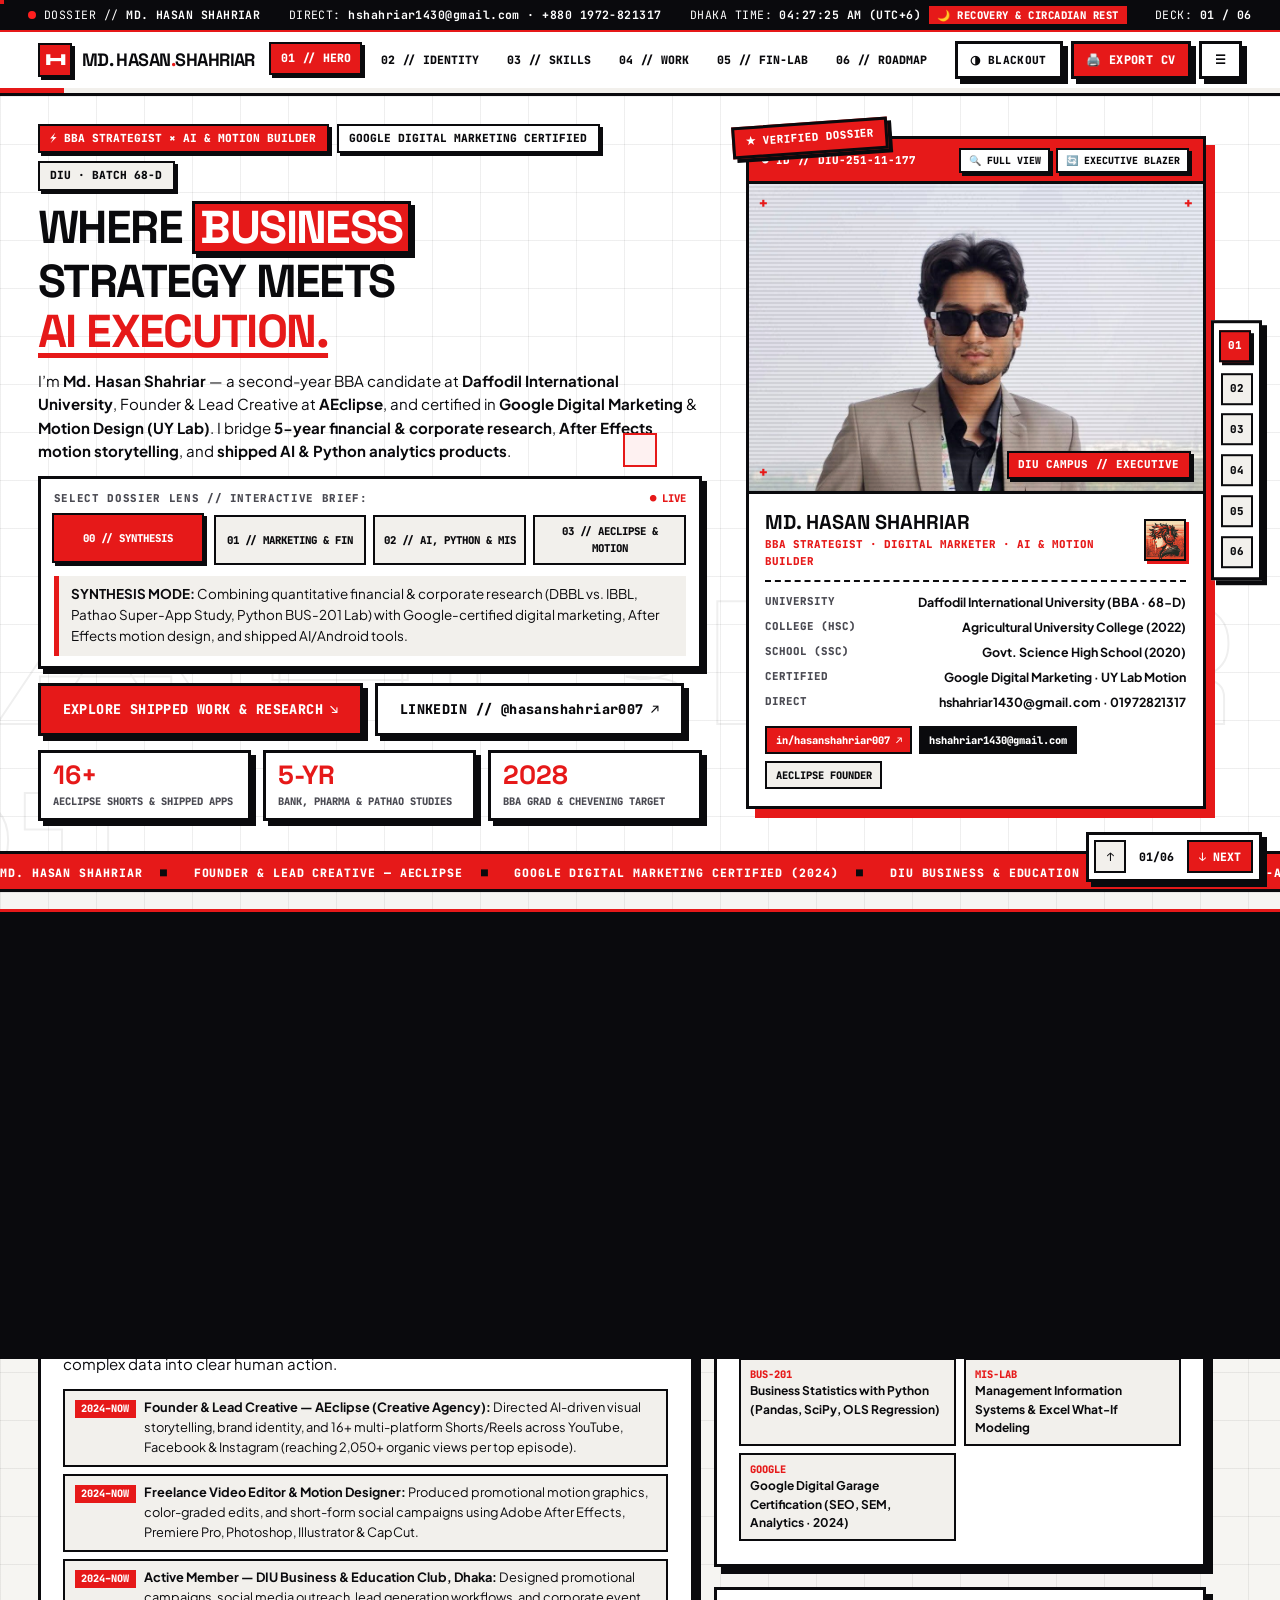
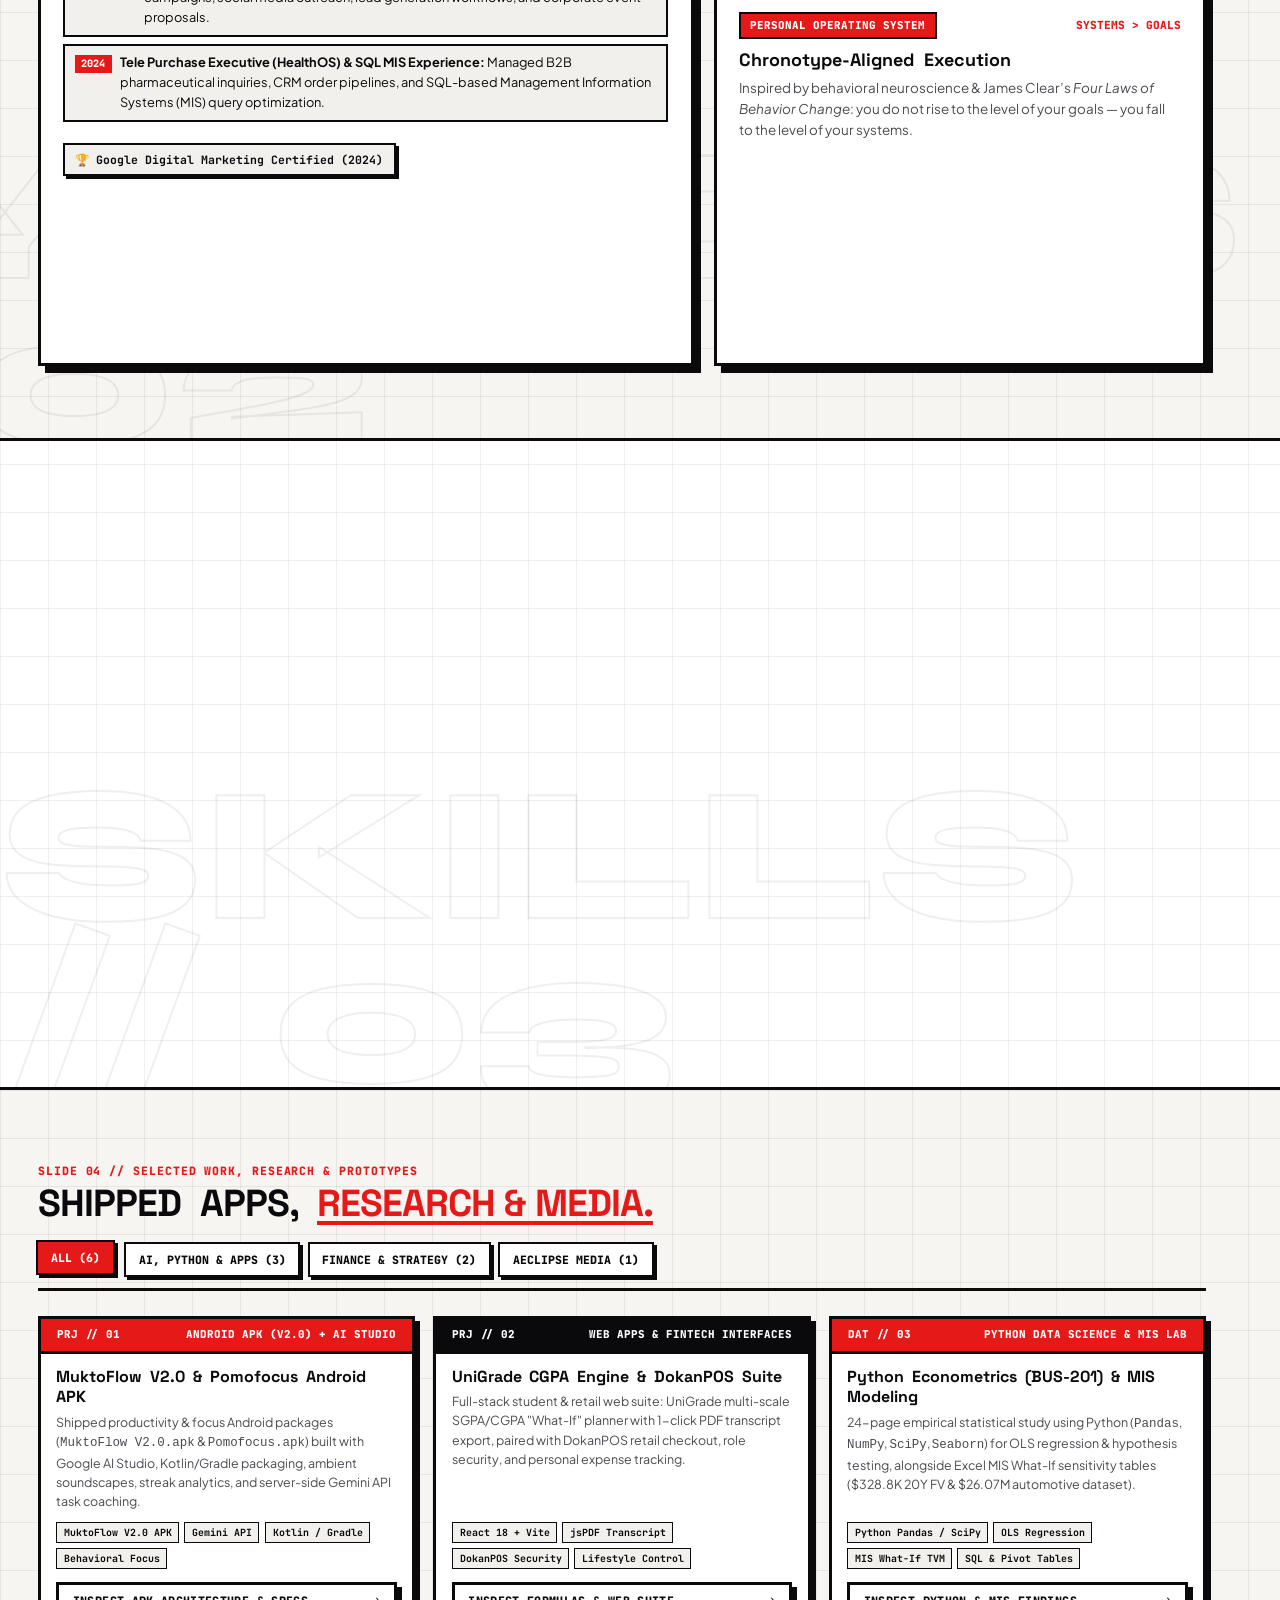
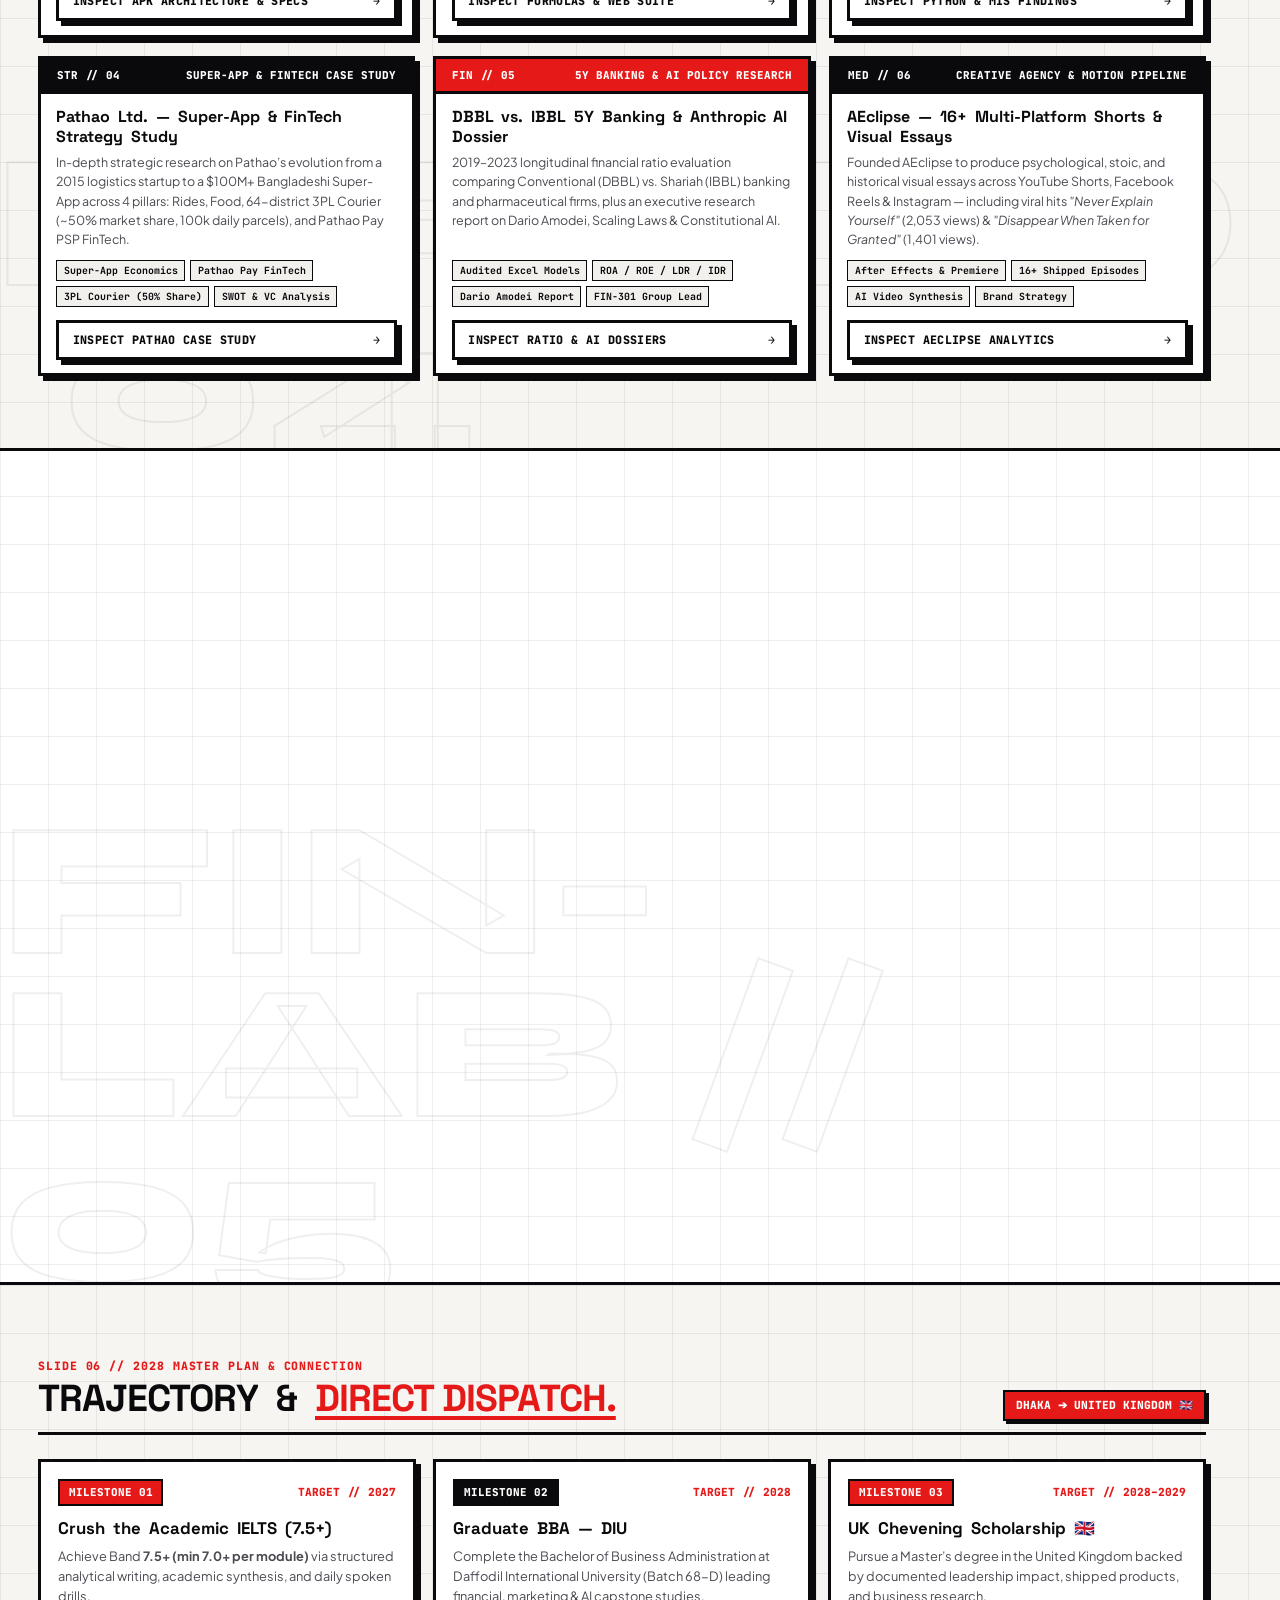
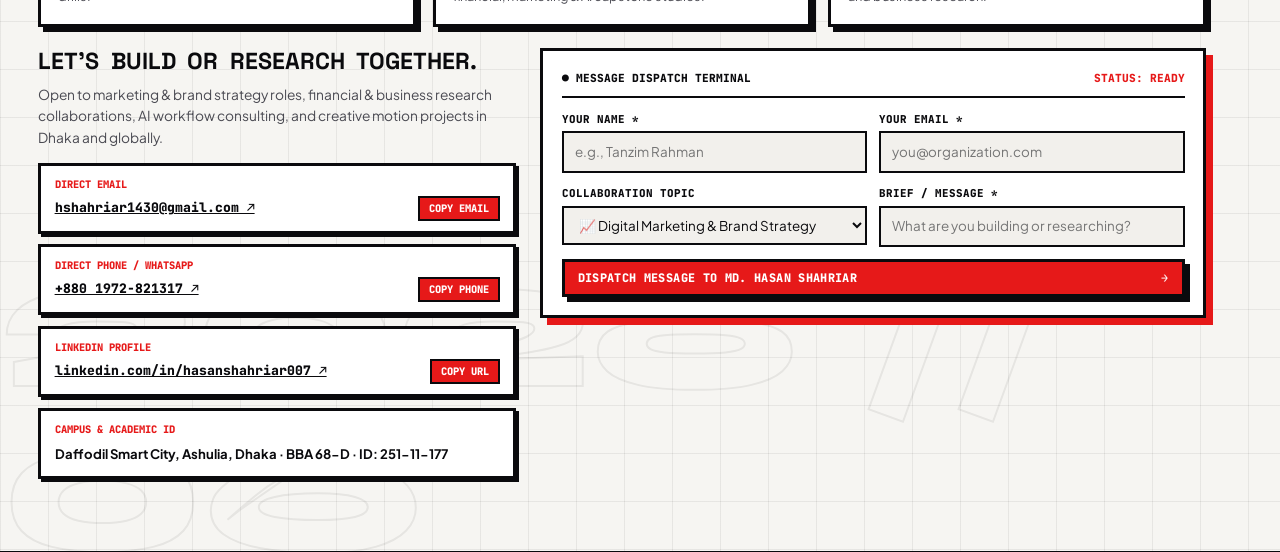
==== Mukto_Shahriar_Portfolio.html @ f13ec4b1 "Initial release" ====
<!DOCTYPE html>
<html lang="en" data-theme="light" data-snap="off">
<head>
  <meta charset="UTF-8" />
  <meta name="viewport" content="width=device-width, initial-scale=1.0" />
  <title>Md. Hasan Shahriar — Red &amp; White Neobrutalist Portfolio</title>
  <meta name="description" content="Award-winning interactive Red & White Neobrutalist portfolio of Md. Hasan Shahriar — BBA Strategist at Daffodil International University (DIU), Digital Marketer, Motion Designer & AI Tech Builder." />

  <!-- Google Fonts: Syne, Space Grotesk, Plus Jakarta Sans, JetBrains Mono -->
  <link rel="preconnect" href="https://fonts.googleapis.com" />
  <link rel="preconnect" href="https://fonts.gstatic.com" crossorigin />
  <link href="https://fonts.googleapis.com/css2?family=JetBrains+Mono:ital,wght@0,400;0,600;0,700;0,800;1,400&family=Plus+Jakarta+Sans:wght@400;500;600;700;800&family=Space+Grotesk:wght@500;600;700&family=Syne:wght@700;800&display=swap" rel="stylesheet" />

  <style>
/* ==========================================================================
   MD. HASAN SHAHRIAR (MUKTO) — RED & WHITE AWARD-WINNING NEOBRUTALIST PORTFOLIO
   Aesthetic: Swiss-Brutalist Editorial · Stark White (#FFFFFF), Signal Red (#E61919) & Carbon Ink (#0A0A0D)
   ========================================================================== */

:root {
  /* Core Palette: Stark White & Signal Red Neobrutalism */
  --bg: #FFFFFF;
  --bg-tinted: #F6F5F2;
  --surface: #FFFFFF;
  --surface-alt: #F2F0EC;
  --ink: #0A0A0D;
  --ink-muted: #4A4A52;
  --border-color: #0A0A0D;
  --shadow-color: #0A0A0D;

  /* Signature Signal Red Palette */
  --red: #E61919;
  --red-bright: #FF1E1E;
  --red-soft: #FFE5E5;
  --grid-line: rgba(10, 10, 13, 0.065);

  /* Typography */
  --font-display: 'Syne', 'Space Grotesk', sans-serif;
  --font-heading: 'Space Grotesk', sans-serif;
  --font-body: 'Plus Jakarta Sans', -apple-system, BlinkMacSystemFont, sans-serif;
  --font-mono: 'JetBrains Mono', monospace;

  /* Structural Geometry */
  --border-thick: 3px solid var(--border-color);
  --border-thin: 2px solid var(--border-color);
  --shadow-lg: 7px 7px 0px var(--shadow-color);
  --shadow-red: 7px 7px 0px var(--red);
  --shadow-md: 5px 5px 0px var(--shadow-color);
  --shadow-sm: 3px 3px 0px var(--shadow-color);
  --radius-sm: 2px;
  --radius-md: 4px;

  --chrome-height: 88px;
  --ease-out-expo: cubic-bezier(0.16, 1, 0.3, 1);
}

/* Inverted Crimson Blackout Mode */
html[data-theme="dark"] {
  --bg: #0A0A0D;
  --bg-tinted: #121217;
  --surface: #15151C;
  --surface-alt: #1E1E28;
  --ink: #FFFFFF;
  --ink-muted: #B0B0BC;
  --border-color: #FFFFFF;
  --shadow-color: #E61919;
  --red: #FF2424;
  --grid-line: rgba(255, 255, 255, 0.06);
}

/* Reset & Base */
*,
*::before,
*::after {
  box-sizing: border-box;
  margin: 0;
  padding: 0;
}

html {
  scroll-behavior: smooth;
  font-size: 16px;
}

body {
  min-height: 100%;
  overflow-x: hidden;
  overflow-y: auto;
  background-color: var(--bg);
  color: var(--ink);
  font-family: var(--font-body);
  line-height: 1.55;
  -webkit-font-smoothing: antialiased;
}

a {
  color: inherit;
  text-decoration: none;
}

img {
  max-width: 100%;
  display: block;
}

button,
input,
select,
textarea {
  font: inherit;
  color: inherit;
}

::selection {
  background-color: var(--red);
  color: #FFFFFF;
}

.container {
  width: 100%;
  max-width: 1260px;
  margin: 0 auto;
  padding: 0 4rem 0 1.75rem;
  position: relative;
  z-index: 2;
}

/* ==========================================================================
   AWARD-WINNING OPENING SHUTTER LOADER
   ========================================================================== */
.boot-shutter {
  position: fixed;
  inset: 0;
  z-index: 9999;
  display: flex;
  align-items: center;
  justify-content: center;
  pointer-events: all;
}

.boot-shutter.is-loaded {
  pointer-events: none;
}

.shutter-panel {
  position: absolute;
  left: 0;
  right: 0;
  height: 50%;
  background-color: #0A0A0D;
  transition: transform 0.75s cubic-bezier(0.85, 0, 0.15, 1);
}

.shutter-top {
  top: 0;
  border-bottom: 3px solid var(--red);
}

.shutter-bottom {
  bottom: 0;
  border-top: 3px solid var(--red);
}

.boot-shutter.is-loaded .shutter-top {
  transform: translateY(-102%);
}

.boot-shutter.is-loaded .shutter-bottom {
  transform: translateY(102%);
}

.shutter-Center {
  position: relative;
  z-index: 2;
  transition: opacity 0.3s ease, transform 0.3s ease;
}

.boot-shutter.is-loaded .shutter-Center {
  opacity: 0;
  transform: scale(0.92);
}

.shutter-box {
  background-color: #FFFFFF;
  color: #0A0A0D;
  border: 3px solid #0A0A0D;
  box-shadow: 8px 8px 0px var(--red);
  padding: 1.5rem 2rem;
  min-width: 340px;
}

.shutter-tag {
  font-family: var(--font-mono);
  font-size: 0.7rem;
  font-weight: 800;
  background-color: var(--red);
  color: #FFFFFF;
  padding: 0.18rem 0.5rem;
  display: inline-block;
  margin-bottom: 0.65rem;
}

.shutter-name {
  font-family: var(--font-heading);
  font-size: 1.25rem;
  font-weight: 700;
  margin-bottom: 0.85rem;
}

.red-text {
  color: var(--red);
}

.shutter-bar-wrap {
  width: 100%;
  height: 12px;
  background-color: #F2F0EC;
  border: 2px solid #0A0A0D;
  margin-bottom: 0.5rem;
  overflow: hidden;
}

.shutter-bar-fill {
  height: 100%;
  width: 0%;
  background-color: var(--red);
  transition: width 0.08s linear;
}

.shutter-meta {
  display: flex;
  justify-content: space-between;
  font-family: var(--font-mono);
  font-size: 0.72rem;
  font-weight: 700;
}

/* ==========================================================================
   CUSTOM MAGNETIC BRUTALIST CURSOR
   ========================================================================== */
@media (pointer: fine) {
  .cursor-dot {
    position: fixed;
    top: 0;
    left: 0;
    width: 8px;
    height: 8px;
    background-color: var(--red);
    pointer-events: none;
    z-index: 9000;
    transform: translate(-50%, -50%);
    transition: transform 0.05s linear;
  }

  .cursor-frame {
    position: fixed;
    top: 0;
    left: 0;
    width: 34px;
    height: 34px;
    border: 2px solid var(--red);
    background-color: rgba(230, 25, 25, 0.06);
    pointer-events: none;
    z-index: 8999;
    transform: translate(-50%, -50%);
    display: flex;
    align-items: center;
    justify-content: center;
    transition: width 0.22s var(--ease-out-expo),
                height 0.22s var(--ease-out-expo),
                background-color 0.2s ease,
                border-color 0.2s ease;
  }

  .cursor-frame.is-active {
    width: 68px;
    height: 28px;
    background-color: var(--red);
    border-color: #0A0A0D;
    box-shadow: 3px 3px 0px #0A0A0D;
  }

  .cursor-label {
    font-family: var(--font-mono);
    font-size: 0.62rem;
    font-weight: 800;
    color: #FFFFFF;
    letter-spacing: 0.06em;
    opacity: 0;
    transition: opacity 0.15s ease;
  }

  .cursor-frame.is-active .cursor-label {
    opacity: 1;
  }
}

@media (pointer: coarse) {
  .cursor-dot,
  .cursor-frame {
    display: none !important;
  }
}

/* ==========================================================================
   SMOOTH NATURAL SCROLL CONTAINER & ARCHITECTURAL GRID (NO FORCED JUMP/SNAP)
   ========================================================================== */
.snap-container {
  height: auto;
  width: 100%;
  overflow-y: visible;
  scroll-snap-type: none;
  background-color: var(--bg);
  background-image:
    linear-gradient(to right, var(--grid-line) 1px, transparent 1px),
    linear-gradient(to bottom, var(--grid-line) 1px, transparent 1px);
  background-size: 48px 48px;
}

.snap-slide {
  min-height: auto;
  width: 100%;
  scroll-margin-top: var(--chrome-height);
  padding: 4.5rem 0;
  display: flex;
  flex-direction: column;
  justify-content: center;
  position: relative;
  border-bottom: var(--border-thick);
  overflow: hidden;
}

.hero-slide {
  padding-top: calc(var(--chrome-height) + 2.25rem);
  padding-bottom: 4.25rem;
}

.slide-inner {
  width: 100%;
  margin: auto;
}

.section-tinted {
  background-color: var(--bg-tinted);
  background-image:
    linear-gradient(to right, var(--grid-line) 1px, transparent 1px),
    linear-gradient(to bottom, var(--grid-line) 1px, transparent 1px);
  background-size: 48px 48px;
}

/* Giant Architectural Background Watermark */
.bg-watermark {
  position: absolute;
  right: 3%;
  bottom: -2%;
  font-family: var(--font-display);
  font-size: clamp(6rem, 15vw, 14rem);
  font-weight: 800;
  line-height: 0.85;
  color: transparent;
  -webkit-text-stroke: 2px var(--grid-line);
  pointer-events: none;
  user-select: none;
  z-index: 1;
}

/* ==========================================================================
   PROGRESSIVE SCROLL-TRIGGERED TEXT & ELEMENT REVEAL ENGINE
   ========================================================================== */
.kinetic-line {
  display: block;
  overflow: hidden;
  padding-bottom: 0.08em;
}

.kinetic-word {
  display: inline-block;
  transform: translateY(105%);
  opacity: 0;
  transition: transform 0.75s cubic-bezier(0.22, 1, 0.36, 1),
              opacity 0.55s ease;
  transition-delay: var(--d, 0s);
}

.snap-slide.is-visible .kinetic-word,
.kinetic-word.is-revealed {
  transform: translateY(0);
  opacity: 1;
}

/* Individual Card & Block Scroll Entrance */
.anim-up {
  opacity: 0;
  transform: translateY(28px);
  transition: opacity 0.7s cubic-bezier(0.22, 1, 0.36, 1),
              transform 0.7s cubic-bezier(0.22, 1, 0.36, 1);
  transition-delay: var(--d, 0s);
}

.anim-scale {
  opacity: 0;
  transform: translateY(22px);
  transition: opacity 0.75s cubic-bezier(0.22, 1, 0.36, 1),
              transform 0.75s cubic-bezier(0.22, 1, 0.36, 1);
  transition-delay: var(--d, 0s);
}

.anim-up.is-revealed,
.anim-scale.is-revealed {
  opacity: 1;
  transform: translateY(0);
}

/* Progressive Text-on-Scroll Reveal (Headings, Paragraphs, List Items, Specs) */
.scroll-text-item {
  opacity: 0;
  transform: translateY(20px);
  filter: blur(2px);
  transition: opacity 0.65s cubic-bezier(0.22, 1, 0.36, 1),
              transform 0.65s cubic-bezier(0.22, 1, 0.36, 1),
              filter 0.55s ease;
  transition-delay: var(--text-d, 0s);
  will-change: opacity, transform;
}

.scroll-text-item.is-revealed {
  opacity: 1;
  transform: translateY(0);
  filter: blur(0);
}

/* Word-by-Word Scroll Reveal for Section & Card Titles */
.scroll-word-mask {
  display: inline-block;
  overflow: hidden;
  vertical-align: bottom;
  padding-bottom: 0.06em;
  margin-right: 0.24em;
}

.scroll-word-inner {
  display: inline-block;
  transform: translateY(108%);
  opacity: 0;
  transition: transform 0.65s cubic-bezier(0.22, 1, 0.36, 1),
              opacity 0.5s ease;
  transition-delay: var(--word-d, 0s);
}

.is-revealed .scroll-word-inner,
.scroll-word-inner.is-revealed {
  transform: translateY(0);
  opacity: 1;
}

/* ==========================================================================
   FIXED TOP CHROME: RED & BLACK TELEMETRY + HEADER + PROGRESS BAR
   ========================================================================== */
.fixed-top-chrome {
  position: fixed;
  top: 0;
  left: 0;
  right: 0;
  z-index: 120;
  background-color: var(--bg);
}

.telemetry-bar {
  background-color: #0A0A0D;
  color: #FFFFFF;
  border-bottom: 2px solid var(--red);
  font-family: var(--font-mono);
  font-size: 0.72rem;
  letter-spacing: 0.04em;
  padding: 0.35rem 1.75rem;
}

.telemetry-inner {
  max-width: 1260px;
  margin: 0 auto;
  display: flex;
  align-items: center;
  justify-content: space-between;
  flex-wrap: wrap;
  gap: 0.75rem;
}

.telemetry-item {
  display: flex;
  align-items: center;
  gap: 0.5rem;
}

.status-dot {
  width: 8px;
  height: 8px;
  background-color: var(--red-bright);
  border-radius: 50%;
  display: inline-block;
  animation: red-pulse 1.6s infinite;
}

@keyframes red-pulse {
  0%, 100% { box-shadow: 0 0 0 0 rgba(255, 30, 30, 0.7); }
  50% { box-shadow: 0 0 0 6px rgba(255, 30, 30, 0); }
}

.telemetry-badge {
  background-color: var(--red);
  color: #FFFFFF;
  font-weight: 800;
  padding: 0.08rem 0.5rem;
  font-size: 0.66rem;
}

.site-header {
  background-color: var(--bg);
  border-bottom: var(--border-thick);
  position: relative;
}

.nav-container {
  max-width: 1260px;
  margin: 0 auto;
  padding: 0.58rem 1.75rem;
  display: flex;
  align-items: center;
  justify-content: space-between;
  gap: 0.75rem;
}

.brand-logo {
  display: inline-flex;
  align-items: center;
  gap: 0.6rem;
  font-family: var(--font-heading);
  font-weight: 700;
  font-size: 1.12rem;
  letter-spacing: -0.03em;
}

.brand-box {
  width: 34px;
  height: 34px;
  background-color: var(--red);
  color: #FFFFFF;
  border: var(--border-thin);
  box-shadow: var(--shadow-sm);
  display: inline-flex;
  align-items: center;
  justify-content: center;
  font-family: var(--font-display);
  font-weight: 800;
  font-size: 1.05rem;
}

.brand-dot {
  color: var(--red);
}

.nav-links {
  display: flex;
  align-items: center;
  gap: 0.3rem;
}

.nav-link {
  font-family: var(--font-mono);
  font-size: 0.72rem;
  font-weight: 800;
  padding: 0.35rem 0.6rem;
  border: 2px solid transparent;
  white-space: nowrap;
  transition: all 0.15s ease;
}

.nav-link:hover,
.nav-link.active {
  background-color: var(--red);
  color: #FFFFFF;
  border-color: var(--border-color);
  box-shadow: var(--shadow-sm);
  transform: translate(-2px, -2px);
}

.nav-actions {
  display: flex;
  align-items: center;
  gap: 0.5rem;
}

.mobile-menu-btn {
  display: none;
}

.deck-progress-track {
  width: 100%;
  height: 5px;
  background-color: var(--surface-alt);
}

.deck-progress-fill {
  height: 100%;
  width: 16.66%;
  background-color: var(--red);
  transition: width 0.45s var(--ease-out-expo);
}

/* ==========================================================================
   RIGHT-HAND SLIDE DECK RAIL & BOTTOM STEPPER
   ========================================================================== */
.deck-rail {
  position: fixed;
  right: 18px;
  top: 50%;
  transform: translateY(-50%);
  z-index: 110;
  display: flex;
  flex-direction: column;
  gap: 0.55rem;
  background-color: var(--surface);
  border: var(--border-thick);
  box-shadow: var(--shadow-md);
  padding: 0.55rem 0.4rem;
}

.rail-dot {
  position: relative;
  width: 32px;
  height: 32px;
  background-color: var(--surface-alt);
  border: 2px solid var(--border-color);
  display: flex;
  align-items: center;
  justify-content: center;
  font-family: var(--font-mono);
  font-size: 0.68rem;
  font-weight: 800;
  cursor: pointer;
  transition: all 0.15s ease;
}

.rail-dot:hover {
  background-color: #0A0A0D;
  color: #FFFFFF;
}

.rail-dot.active {
  background-color: var(--red);
  color: #FFFFFF;
  box-shadow: 3px 3px 0px var(--shadow-color);
  transform: translate(-2px, -2px);
}

.rail-tooltip {
  position: absolute;
  right: calc(100% + 12px);
  top: 50%;
  transform: translateY(-50%) translateX(6px);
  background-color: #0A0A0D;
  color: #FFFFFF;
  font-family: var(--font-mono);
  font-size: 0.68rem;
  font-weight: 700;
  white-space: nowrap;
  padding: 0.28rem 0.65rem;
  border: 2px solid var(--red);
  opacity: 0;
  pointer-events: none;
  transition: opacity 0.15s ease, transform 0.15s ease;
}

.rail-dot:hover .rail-tooltip {
  opacity: 1;
  transform: translateY(-50%) translateX(0);
}

.deck-stepper {
  position: fixed;
  right: 18px;
  bottom: 18px;
  z-index: 110;
  display: flex;
  align-items: center;
  gap: 0.35rem;
  background-color: var(--surface);
  border: var(--border-thick);
  box-shadow: var(--shadow-md);
  padding: 0.35rem;
}

.stepper-btn {
  font-family: var(--font-mono);
  font-size: 0.72rem;
  font-weight: 800;
  padding: 0.35rem 0.65rem;
  background-color: var(--surface-alt);
  border: 2px solid var(--border-color);
  cursor: pointer;
  transition: all 0.12s ease;
}

.stepper-btn:hover {
  background-color: #0A0A0D;
  color: #FFFFFF;
}

.stepper-next {
  background-color: var(--red);
  color: #FFFFFF;
}

.stepper-indicator {
  font-family: var(--font-mono);
  font-size: 0.72rem;
  font-weight: 800;
  padding: 0 0.45rem;
}

/* ==========================================================================
   RED & WHITE NEOBRUTALIST BUTTONS & STAMPS
   ========================================================================== */
.brutal-btn {
  display: inline-flex;
  align-items: center;
  justify-content: center;
  gap: 0.45rem;
  font-family: var(--font-mono);
  font-weight: 800;
  font-size: 0.74rem;
  letter-spacing: 0.03em;
  padding: 0.42rem 0.8rem;
  background-color: var(--surface);
  color: var(--ink);
  border: var(--border-thick);
  box-shadow: var(--shadow-md);
  white-space: nowrap;
  cursor: pointer;
  transition: transform 0.15s var(--ease-out-expo),
              box-shadow 0.15s var(--ease-out-expo),
              background-color 0.15s ease,
              color 0.15s ease;
  user-select: none;
}

.brutal-btn:hover {
  transform: translate(-3px, -3px);
  box-shadow: var(--shadow-red);
}

.brutal-btn:active {
  transform: translate(2px, 2px);
  box-shadow: 1px 1px 0px var(--shadow-color);
}

.btn-red {
  background-color: var(--red);
  color: #FFFFFF;
}

.btn-red:hover {
  background-color: #0A0A0D;
  color: #FFFFFF;
  box-shadow: 7px 7px 0px var(--red);
}

.btn-white {
  background-color: var(--surface);
  color: var(--ink);
}

.btn-lg {
  padding: 0.8rem 1.35rem;
  font-size: 0.84rem;
}

.btn-sm {
  padding: 0.48rem 0.85rem;
  font-size: 0.73rem;
}

.btn-full {
  width: 100%;
  justify-content: space-between;
}

.btn-label-sm {
  font-size: 0.7rem;
}

.stamp-badge {
  display: inline-flex;
  align-items: center;
  gap: 0.35rem;
  font-family: var(--font-mono);
  font-size: 0.7rem;
  font-weight: 800;
  padding: 0.25rem 0.65rem;
  border: var(--border-thin);
  box-shadow: var(--shadow-sm);
}

.stamp-red {
  background-color: var(--red);
  color: #FFFFFF;
}

.stamp-white {
  background-color: var(--surface);
  color: var(--ink);
}

.stamp-outline {
  background-color: var(--surface-alt);
  color: var(--ink);
}

/* ==========================================================================
   SLIDE 01 // HERO SECTION & 3D TILT PASSPORT CARD
   ========================================================================== */
.hero-grid {
  display: grid;
  grid-template-columns: 1.24fr 0.86fr;
  gap: 2.75rem;
  align-items: center;
}

.eyebrow-row {
  display: flex;
  flex-wrap: wrap;
  gap: 0.5rem;
  margin-bottom: 0.65rem;
}

.hero-title {
  font-family: var(--font-heading);
  font-weight: 700;
  font-size: clamp(2rem, 3.6vw, 3.15rem);
  line-height: 1.02;
  letter-spacing: -0.035em;
  margin-bottom: 0.65rem;
}

.highlight-red {
  background-color: var(--red);
  color: #FFFFFF;
  padding: 0 0.32rem;
  border: 3px solid var(--border-color);
  box-shadow: 4px 4px 0px var(--shadow-color);
}

.highlight-outline {
  color: var(--red);
  text-decoration: underline;
  text-decoration-thickness: 5px;
  text-underline-offset: 6px;
}

.hero-lead {
  font-size: 0.94rem;
  color: var(--ink);
  max-width: 60ch;
  margin-bottom: 0.85rem;
}

/* Interactive 3-Pillar Lens Switcher */
.lens-switcher {
  background-color: var(--surface);
  border: var(--border-thick);
  box-shadow: var(--shadow-md);
  padding: 0.65rem 0.8rem;
  margin-bottom: 0.9rem;
}

.lens-header {
  display: flex;
  justify-content: space-between;
  align-items: center;
  margin-bottom: 0.5rem;
}

.mono-label {
  font-family: var(--font-mono);
  font-size: 0.68rem;
  font-weight: 800;
  color: var(--ink-muted);
  letter-spacing: 0.06em;
}

.live-pulse {
  font-family: var(--font-mono);
  font-size: 0.66rem;
  font-weight: 800;
  color: var(--red);
  animation: blink-red 1.4s infinite;
}

@keyframes blink-red {
  0%, 100% { opacity: 1; }
  50% { opacity: 0.35; }
}

.lens-buttons {
  display: grid;
  grid-template-columns: repeat(4, 1fr);
  gap: 0.45rem;
  margin-bottom: 0.65rem;
}

.lens-btn {
  font-family: var(--font-mono);
  font-size: 0.67rem;
  font-weight: 800;
  padding: 0.42rem 0.35rem;
  background-color: var(--surface-alt);
  border: var(--border-thin);
  cursor: pointer;
  transition: all 0.15s ease;
  text-align: center;
}

.lens-btn:hover {
  border-color: var(--red);
}

.lens-btn.active {
  background-color: var(--red);
  color: #FFFFFF;
  box-shadow: var(--shadow-sm);
  transform: translate(-2px, -2px);
}

.lens-readout {
  font-size: 0.84rem;
  background-color: var(--surface-alt);
  border-left: 5px solid var(--red);
  padding: 0.55rem 0.75rem;
}

.hero-cta-row {
  display: flex;
  flex-wrap: wrap;
  gap: 0.75rem;
  margin-bottom: 0.9rem;
}

.hero-metrics {
  display: grid;
  grid-template-columns: repeat(3, 1fr);
  gap: 0.75rem;
}

.metric-card {
  background-color: var(--surface);
  border: var(--border-thick);
  box-shadow: var(--shadow-md);
  padding: 0.55rem 0.75rem;
  display: flex;
  flex-direction: column;
  transition: transform 0.2s ease, box-shadow 0.2s ease;
}

.metric-card:hover {
  border-color: var(--red);
  box-shadow: var(--shadow-red);
}

.metric-num {
  font-family: var(--font-heading);
  font-size: 1.65rem;
  font-weight: 700;
  line-height: 1.05;
  color: var(--red);
}

.metric-label {
  font-family: var(--font-mono);
  font-size: 0.65rem;
  font-weight: 800;
  color: var(--ink-muted);
  margin-top: 0.2rem;
}

/* Right Column: 3D Tilt Passport Card */
.hero-passport-wrap {
  position: relative;
  perspective: 1100px;
}

.floating-stamp {
  position: absolute;
  top: -14px;
  left: -14px;
  z-index: 10;
  background-color: var(--red);
  color: #FFFFFF;
  border: 3px solid #0A0A0D;
  box-shadow: 4px 4px 0px #0A0A0D;
  font-family: var(--font-mono);
  font-size: 0.68rem;
  font-weight: 800;
  padding: 0.28rem 0.65rem;
  transform: rotate(-4deg);
  animation: float-bob 3.2s ease-in-out infinite;
}

@keyframes float-bob {
  0%, 100% { transform: rotate(-4deg) translateY(0); }
  50% { transform: rotate(-2deg) translateY(-5px); }
}

.passport-card {
  background-color: var(--surface);
  border: var(--border-thick);
  box-shadow: 9px 9px 0px var(--red);
  overflow: hidden;
  transform-style: preserve-3d;
  transition: transform 0.18s ease-out, box-shadow 0.18s ease-out;
}

.passport-top-bar {
  background-color: var(--red);
  color: #FFFFFF;
  border-bottom: var(--border-thick);
  padding: 0.52rem 0.85rem;
  display: flex;
  align-items: center;
  justify-content: space-between;
  flex-wrap: wrap;
  gap: 0.4rem;
  font-family: var(--font-mono);
  font-size: 0.68rem;
  font-weight: 800;
}

.passport-photo-controls {
  display: flex;
  align-items: center;
  flex-wrap: wrap;
  gap: 0.35rem;
}

.photo-flip-btn {
  background-color: #FFFFFF;
  color: #0A0A0D;
  border: 2px solid #0A0A0D;
  box-shadow: 3px 3px 0px #0A0A0D;
  padding: 0.18rem 0.48rem;
  font-family: var(--font-mono);
  font-size: 0.62rem;
  font-weight: 800;
  cursor: pointer;
  transition: all 0.12s ease;
}

.photo-flip-btn:hover,
.photo-flip-btn.is-active-fit {
  background-color: #0A0A0D;
  color: #FFFFFF;
  transform: translate(-1px, -1px);
}

.passport-photo-frame {
  position: relative;
  height: auto;
  min-height: 290px;
  max-height: 460px;
  border-bottom: var(--border-thick);
  background: radial-gradient(circle at 50% 35%, #23232E 0%, #0C0C11 100%);
  display: flex;
  align-items: center;
  justify-content: center;
  overflow: hidden;
  transition: max-height 0.35s var(--ease-out-expo);
}

.passport-photo-frame[data-photo-fit="cover"] {
  height: 310px;
  max-height: 310px;
}

.crosshair {
  position: absolute;
  z-index: 4;
  font-family: var(--font-mono);
  font-size: 0.9rem;
  font-weight: 800;
  color: var(--red);
  pointer-events: none;
}

.ch-tl { top: 8px; left: 10px; }
.ch-tr { top: 8px; right: 10px; }
.ch-bl { bottom: 8px; left: 10px; }
.ch-br { bottom: 8px; right: 10px; }

.passport-img {
  width: 100%;
  height: auto;
  max-height: 450px;
  object-fit: contain;
  object-position: center center;
  cursor: zoom-in;
  transition: transform 0.45s var(--ease-out-expo), opacity 0.2s ease, filter 0.3s ease;
}

.passport-photo-frame[data-photo-fit="cover"] .passport-img {
  width: 100%;
  height: 310px;
  max-height: 310px;
  object-fit: cover;
  object-position: center 14%;
}

.passport-card:hover .passport-photo-frame[data-photo-fit="cover"] .passport-img {
  transform: scale(1.03);
}

/* Fullscreen Lightbox Portrait Viewer inside Modal */
.portrait-lightbox-wrap {
  display: flex;
  flex-direction: column;
  align-items: center;
  gap: 0.85rem;
}

.portrait-lightbox-stage {
  width: 100%;
  background: radial-gradient(circle at center, #23232E 0%, #0A0A0D 100%);
  border: var(--border-thick);
  box-shadow: var(--shadow-md);
  padding: 0.65rem;
  display: flex;
  align-items: center;
  justify-content: center;
}

.portrait-lightbox-img {
  max-width: 100%;
  max-height: 68vh;
  width: auto;
  height: auto;
  object-fit: contain;
  border: 2px solid #FFFFFF;
}

.portrait-lightbox-actions {
  display: flex;
  flex-wrap: wrap;
  gap: 0.5rem;
  justify-content: center;
  width: 100%;
}

.photo-scanline {
  position: absolute;
  inset: 0;
  background: linear-gradient(
    to bottom,
    transparent 50%,
    rgba(10, 10, 13, 0.08) 51%
  );
  background-size: 100% 4px;
  pointer-events: none;
}

.photo-corner-sticker {
  position: absolute;
  bottom: 12px;
  right: 12px;
  z-index: 5;
  background-color: var(--red);
  color: #FFFFFF;
  border: 2px solid #0A0A0D;
  box-shadow: 3px 3px 0px #0A0A0D;
  font-family: var(--font-mono);
  font-size: 0.68rem;
  font-weight: 800;
  padding: 0.24rem 0.6rem;
}

.passport-body {
  padding: 1.05rem;
}

.passport-name-row {
  display: flex;
  align-items: center;
  justify-content: space-between;
  gap: 0.75rem;
  padding-bottom: 0.65rem;
  border-bottom: 2px dashed var(--border-color);
  margin-bottom: 0.65rem;
}

.passport-name {
  font-family: var(--font-heading);
  font-size: 1.25rem;
  font-weight: 700;
  line-height: 1.15;
}

.passport-handle {
  font-family: var(--font-mono);
  font-size: 0.68rem;
  color: var(--red);
  font-weight: 800;
  margin-top: 0.15rem;
}

.mini-avatar {
  width: 42px;
  height: 42px;
  border: 2px solid var(--border-color);
  box-shadow: 3px 3px 0px var(--red);
  object-fit: cover;
  flex-shrink: 0;
}

.passport-specs {
  display: flex;
  flex-direction: column;
  gap: 0.36rem;
  margin-bottom: 0.85rem;
}

.spec-row {
  display: flex;
  justify-content: space-between;
  gap: 0.75rem;
  font-size: 0.78rem;
}

.spec-row dt {
  font-family: var(--font-mono);
  font-size: 0.68rem;
  font-weight: 800;
  color: var(--ink-muted);
}

.spec-row dd {
  font-weight: 700;
  text-align: right;
}

.passport-footer {
  display: flex;
  flex-wrap: wrap;
  gap: 0.4rem;
}

.passport-chip {
  font-family: var(--font-mono);
  font-size: 0.65rem;
  font-weight: 800;
  padding: 0.25rem 0.52rem;
  border: 2px solid var(--border-color);
  transition: transform 0.12s ease;
}

.passport-chip:hover {
  transform: translate(-1px, -1px);
}

.chip-red { background-color: var(--red); color: #FFFFFF; }
.chip-black { background-color: #0A0A0D; color: #FFFFFF; }
.chip-white { background-color: var(--surface-alt); color: var(--ink); }

/* Hero Bottom Kinetic Marquee Strip */
.slide-ticker {
  position: absolute;
  bottom: 0;
  left: 0;
  right: 0;
  background-color: var(--red);
  color: #FFFFFF;
  border-top: var(--border-thick);
  padding: 0.32rem 0;
  overflow: hidden;
  white-space: nowrap;
  z-index: 5;
}

.ticker-track {
  display: inline-block;
  font-family: var(--font-mono);
  font-size: 0.72rem;
  font-weight: 800;
  letter-spacing: 0.08em;
  animation: ticker-glide 24s linear infinite;
}

.t-sep {
  margin: 0 1.1rem;
  color: #0A0A0D;
}

@keyframes ticker-glide {
  0% { transform: translateX(0); }
  100% { transform: translateX(-50%); }
}

/* ==========================================================================
   SLIDE HEADERS & BENTO GRID (SLIDE 02 // IDENTITY)
   ========================================================================== */
.section-header {
  display: flex;
  align-items: flex-end;
  justify-content: space-between;
  flex-wrap: wrap;
  gap: 1rem;
  margin-bottom: 1.55rem;
  padding-bottom: 0.7rem;
  border-bottom: var(--border-thick);
}

.section-index {
  display: block;
  font-family: var(--font-mono);
  font-size: 0.72rem;
  font-weight: 800;
  color: var(--red);
  letter-spacing: 0.08em;
  margin-bottom: 0.2rem;
}

.section-title {
  font-family: var(--font-heading);
  font-size: clamp(1.6rem, 3vw, 2.35rem);
  font-weight: 700;
  line-height: 1.08;
  letter-spacing: -0.025em;
}

.red-underline {
  color: var(--red);
  text-decoration: underline;
  text-decoration-thickness: 4px;
  text-underline-offset: 5px;
}

.header-stamp {
  font-family: var(--font-mono);
  font-size: 0.7rem;
  font-weight: 800;
  background-color: var(--red);
  color: #FFFFFF;
  border: var(--border-thin);
  box-shadow: var(--shadow-sm);
  padding: 0.3rem 0.7rem;
}

.about-bento {
  display: grid;
  grid-template-columns: 1.2fr 0.9fr;
  gap: 1.25rem;
}

.bento-card {
  background-color: var(--surface);
  border: var(--border-thick);
  box-shadow: var(--shadow-lg);
  padding: 1.4rem;
  transition: transform 0.2s ease, box-shadow 0.2s ease;
}

.bento-card:hover {
  box-shadow: var(--shadow-red);
}

.bento-main {
  grid-row: span 2;
  display: flex;
  flex-direction: column;
  justify-content: space-between;
}

.card-tag {
  display: inline-block;
  font-family: var(--font-mono);
  font-size: 0.68rem;
  font-weight: 800;
  padding: 0.2rem 0.58rem;
  border: 2px solid var(--border-color);
  margin-bottom: 0.75rem;
}

.tag-red { background-color: var(--red); color: #FFFFFF; }
.tag-black { background-color: #0A0A0D; color: #FFFFFF; }

.bento-headline {
  font-family: var(--font-heading);
  font-size: 1.32rem;
  line-height: 1.28;
  margin-bottom: 0.85rem;
}

.bento-text {
  font-size: 0.94rem;
  color: var(--ink);
  margin-bottom: 0.85rem;
}

.bento-text-sm {
  font-size: 0.84rem;
  color: var(--ink-muted);
  margin-bottom: 0.75rem;
}

.interest-pills {
  display: flex;
  flex-wrap: wrap;
  gap: 0.5rem;
  margin-top: 0.5rem;
}

.interest-pill {
  font-family: var(--font-mono);
  font-size: 0.72rem;
  font-weight: 700;
  padding: 0.35rem 0.65rem;
  background-color: var(--surface-alt);
  border: var(--border-thin);
  box-shadow: var(--shadow-sm);
}

.pill-red {
  background-color: var(--red);
  color: #FFFFFF;
}

.card-top-split {
  display: flex;
  align-items: center;
  justify-content: space-between;
  margin-bottom: 0.45rem;
}

.card-top-split .card-tag {
  margin-bottom: 0;
}

.mono-code {
  font-family: var(--font-mono);
  font-size: 0.7rem;
  font-weight: 800;
  color: var(--red);
}

.card-subtitle {
  font-family: var(--font-heading);
  font-size: 1.12rem;
  font-weight: 700;
  margin-bottom: 0.15rem;
}

.card-meta {
  font-family: var(--font-mono);
  font-size: 0.7rem;
  color: var(--ink-muted);
  margin-bottom: 0.75rem;
}

.course-list {
  list-style: none;
  display: grid;
  grid-template-columns: 1fr 1fr;
  gap: 0.45rem;
}

.course-list li {
  background-color: var(--surface-alt);
  border: var(--border-thin);
  padding: 0.38rem 0.55rem;
  display: flex;
  flex-direction: column;
}

.course-code {
  font-family: var(--font-mono);
  font-size: 0.65rem;
  font-weight: 800;
  color: var(--red);
}

.course-name {
  font-size: 0.75rem;
  font-weight: 700;
}

.habit-stack-list {
  display: flex;
  flex-direction: column;
  gap: 0.45rem;
}

.habit-item {
  background-color: var(--surface-alt);
  border: var(--border-thin);
  padding: 0.45rem 0.65rem;
  font-size: 0.8rem;
  display: flex;
  align-items: baseline;
  gap: 0.55rem;
}

.habit-step {
  font-family: var(--font-mono);
  font-size: 0.64rem;
  font-weight: 800;
  background-color: var(--red);
  color: #FFFFFF;
  padding: 0.08rem 0.38rem;
  flex-shrink: 0;
}

/* ==========================================================================
   SLIDE 03 // CAPABILITIES & ANIMATED SKILL METERS
   ========================================================================== */
.capabilities-grid {
  display: grid;
  grid-template-columns: repeat(3, 1fr);
  gap: 1.35rem;
}

.cap-card {
  background-color: var(--surface);
  border: var(--border-thick);
  box-shadow: var(--shadow-lg);
  overflow: hidden;
  display: flex;
  flex-direction: column;
  transition: transform 0.2s ease, box-shadow 0.2s ease;
}

.cap-card:hover {
  box-shadow: var(--shadow-red);
}

.cap-header {
  padding: 0.9rem 1.15rem;
  border-bottom: var(--border-thick);
  display: flex;
  align-items: center;
  gap: 0.8rem;
  color: #FFFFFF;
}

.bg-red { background-color: var(--red); color: #FFFFFF; }
.bg-black { background-color: #0A0A0D; color: #FFFFFF; }

.cap-icon {
  width: 38px;
  height: 38px;
  background-color: #FFFFFF;
  color: #0A0A0D;
  border: 2px solid #0A0A0D;
  box-shadow: 2px 2px 0px #0A0A0D;
  display: flex;
  align-items: center;
  justify-content: center;
  font-size: 1.15rem;
}

.cap-eyebrow {
  font-family: var(--font-mono);
  font-size: 0.66rem;
  font-weight: 800;
  display: block;
  opacity: 0.9;
}

.cap-title {
  font-family: var(--font-heading);
  font-size: 1.1rem;
  font-weight: 700;
}

.cap-body {
  padding: 1.25rem;
  display: flex;
  flex-direction: column;
  gap: 0.9rem;
  flex: 1;
}

.skill-info {
  display: flex;
  justify-content: space-between;
  font-size: 0.82rem;
  font-weight: 700;
  margin-bottom: 0.3rem;
}

.skill-val {
  font-family: var(--font-mono);
  font-weight: 800;
  font-size: 0.76rem;
  color: var(--red);
}

.skill-track {
  width: 100%;
  height: 13px;
  background-color: var(--surface-alt);
  border: 2px solid var(--border-color);
  overflow: hidden;
}

.skill-fill {
  height: 100%;
  width: 0%;
  border-right: 2px solid var(--border-color);
  transition: width 1.15s cubic-bezier(0.22, 1, 0.36, 1);
}

.skill-meter.is-revealed .skill-fill,
.cap-card.is-revealed .skill-fill {
  width: var(--target-w, 80%);
}

.fill-red { background-color: var(--red); }
.fill-black { background-color: var(--ink); }

/* Mini MuktoFlow Widget */
.muktoflow-widget {
  margin-top: auto;
  background-color: var(--surface-alt);
  border: var(--border-thick);
  box-shadow: var(--shadow-sm);
  padding: 0.85rem;
}

.widget-top {
  display: flex;
  justify-content: space-between;
  align-items: center;
  font-family: var(--font-mono);
  font-size: 0.65rem;
  font-weight: 800;
  margin-bottom: 0.5rem;
}

.widget-badge {
  color: var(--red);
}

.widget-mode {
  background-color: var(--red);
  color: #FFFFFF;
  padding: 0.1rem 0.42rem;
}

.widget-timer-row {
  display: flex;
  align-items: center;
  justify-content: space-between;
  gap: 0.5rem;
}

.pomo-display {
  font-family: var(--font-mono);
  font-size: 1.6rem;
  font-weight: 800;
  letter-spacing: -0.03em;
}

.pomo-controls {
  display: flex;
  gap: 0.35rem;
}

.pomo-btn {
  font-family: var(--font-mono);
  font-size: 0.68rem;
  font-weight: 800;
  padding: 0.34rem 0.55rem;
  background-color: var(--surface);
  border: 2px solid var(--border-color);
  box-shadow: 2px 2px 0px var(--shadow-color);
  cursor: pointer;
}

.pomo-btn.btn-red-sm {
  background-color: var(--red);
  color: #FFFFFF;
}

/* ==========================================================================
   SLIDE 04 // PROJECTS GRID (3D HOVER & RED SHADOW SHIFT)
   ========================================================================== */
.filter-bar {
  display: flex;
  flex-wrap: wrap;
  gap: 0.45rem;
}

.filter-btn {
  font-family: var(--font-mono);
  font-size: 0.72rem;
  font-weight: 800;
  padding: 0.4rem 0.8rem;
  background-color: var(--surface);
  border: var(--border-thin);
  box-shadow: var(--shadow-sm);
  cursor: pointer;
  transition: all 0.15s ease;
}

.filter-btn.active,
.filter-btn:hover {
  background-color: var(--red);
  color: #FFFFFF;
  transform: translate(-2px, -2px);
}

.projects-grid {
  display: grid;
  grid-template-columns: repeat(3, 1fr);
  gap: 1.15rem;
}

.project-card {
  background-color: var(--surface);
  border: var(--border-thick);
  box-shadow: var(--shadow-md);
  display: flex;
  flex-direction: column;
  justify-content: space-between;
  overflow: hidden;
  transition: transform 0.18s ease-out, box-shadow 0.18s ease-out;
}

.project-card:hover {
  box-shadow: var(--shadow-red);
}

.project-top-bar {
  padding: 0.48rem 1rem;
  border-bottom: var(--border-thick);
  display: flex;
  justify-content: space-between;
  align-items: center;
  font-family: var(--font-mono);
  font-size: 0.68rem;
  font-weight: 800;
  color: #FFFFFF;
}

.project-content {
  padding: 0.8rem 0.95rem;
  flex: 1;
  display: flex;
  flex-direction: column;
}

.project-title {
  font-family: var(--font-heading);
  font-size: 1rem;
  font-weight: 700;
  line-height: 1.2;
  margin-bottom: 0.35rem;
}

.project-desc {
  font-size: 0.78rem;
  color: var(--ink-muted);
  margin-bottom: 0.65rem;
  flex: 1;
}

.project-tags {
  display: flex;
  flex-wrap: wrap;
  gap: 0.3rem;
}

.tag {
  font-family: var(--font-mono);
  font-size: 0.62rem;
  font-weight: 700;
  padding: 0.12rem 0.42rem;
  background-color: var(--surface-alt);
  border: 1.5px solid var(--border-color);
}

.project-footer {
  padding: 0 0.95rem 0.85rem;
}

/* ==========================================================================
   SLIDE 05 // QUANTITATIVE FINANCIAL LAB
   ========================================================================== */
.fin-lab-card {
  background-color: var(--surface);
  border: var(--border-thick);
  box-shadow: var(--shadow-lg);
  overflow: hidden;
}

.fin-lab-intro {
  padding: 1.4rem;
  border-bottom: var(--border-thick);
  background-color: var(--surface-alt);
}

.fin-lab-title {
  font-family: var(--font-heading);
  font-size: 1.35rem;
  font-weight: 700;
  margin-bottom: 0.35rem;
}

.fin-lab-sub {
  font-size: 0.88rem;
  color: var(--ink-muted);
  max-width: 75ch;
  margin-bottom: 1rem;
}

.fin-tabs {
  display: flex;
  flex-wrap: wrap;
  gap: 0.55rem;
}

.fin-tab {
  font-family: var(--font-mono);
  font-size: 0.74rem;
  font-weight: 800;
  padding: 0.5rem 0.95rem;
  background-color: var(--surface);
  border: var(--border-thin);
  box-shadow: var(--shadow-sm);
  cursor: pointer;
  transition: all 0.15s ease;
}

.fin-tab.active,
.fin-tab:hover {
  background-color: var(--red);
  color: #FFFFFF;
  transform: translate(-2px, -2px);
}

.fin-lab-body {
  padding: 1.4rem;
}

.fin-grid {
  display: grid;
  grid-template-columns: 1fr 1.15fr;
  gap: 1.35rem;
  align-items: center;
  animation: fade-slide 0.35s var(--ease-out-expo);
}

@keyframes fade-slide {
  from { opacity: 0; transform: translateY(10px); }
  to { opacity: 1; transform: translateY(0); }
}

.fin-Dimension-title {
  font-family: var(--font-heading);
  font-size: 1.2rem;
  margin-bottom: 0.45rem;
}

.fin-dimension-desc {
  font-size: 0.88rem;
  color: var(--ink);
  margin-bottom: 0.9rem;
}

.fin-metrics-table {
  width: 100%;
  border-collapse: collapse;
  font-family: var(--font-mono);
  font-size: 0.75rem;
}

.fin-metrics-table th,
.fin-metrics-table td {
  border: 2px solid var(--border-color);
  padding: 0.55rem 0.7rem;
  text-align: left;
}

.fin-metrics-table th {
  background-color: var(--red);
  color: #FFFFFF;
  font-weight: 800;
}

/* ==========================================================================
   SLIDE 06 // 2028 ROADMAP & CONTACT TERMINAL
   ========================================================================== */
.roadmap-grid {
  display: grid;
  grid-template-columns: repeat(3, 1fr);
  gap: 1.1rem;
  margin-bottom: 1.35rem;
}

.roadmap-card {
  background-color: var(--surface);
  border: var(--border-thick);
  box-shadow: var(--shadow-md);
  padding: 1.05rem;
  transition: transform 0.2s ease, box-shadow 0.2s ease;
}

.roadmap-card:hover {
  box-shadow: var(--shadow-red);
}

.roadmap-top {
  display: flex;
  justify-content: space-between;
  align-items: center;
  margin-bottom: 0.55rem;
}

.roadmap-step {
  font-family: var(--font-mono);
  font-size: 0.68rem;
  font-weight: 800;
  padding: 0.18rem 0.55rem;
  border: 2px solid var(--border-color);
  color: #FFFFFF;
}

.roadmap-year {
  font-family: var(--font-mono);
  font-size: 0.7rem;
  font-weight: 800;
  color: var(--red);
}

.roadmap-title {
  font-family: var(--font-heading);
  font-size: 1.05rem;
  font-weight: 700;
  margin-bottom: 0.35rem;
}

.roadmap-desc {
  font-size: 0.8rem;
  color: var(--ink-muted);
}

.contact-box {
  display: grid;
  grid-template-columns: 0.92fr 1.28fr;
  gap: 1.5rem;
  align-items: stretch;
}

.contact-title {
  font-family: var(--font-heading);
  font-size: 1.45rem;
  line-height: 1.15;
  margin-bottom: 0.5rem;
}

.contact-text {
  font-size: 0.86rem;
  color: var(--ink-muted);
  margin-bottom: 0.9rem;
}

.contact-direct-list {
  display: flex;
  flex-direction: column;
  gap: 0.65rem;
}

.direct-item {
  background-color: var(--surface);
  border: var(--border-thick);
  box-shadow: var(--shadow-sm);
  padding: 0.65rem 0.85rem;
}

.direct-label {
  display: block;
  font-family: var(--font-mono);
  font-size: 0.65rem;
  font-weight: 800;
  color: var(--red);
  margin-bottom: 0.2rem;
}

.direct-val-row {
  display: flex;
  align-items: center;
  justify-content: space-between;
  gap: 0.5rem;
  flex-wrap: wrap;
}

.direct-link {
  font-family: var(--font-mono);
  font-weight: 800;
  font-size: 0.82rem;
  text-decoration: underline;
}

.direct-val {
  font-weight: 700;
  font-size: 0.82rem;
}

.copy-chip {
  font-family: var(--font-mono);
  font-size: 0.65rem;
  font-weight: 800;
  background-color: var(--red);
  color: #FFFFFF;
  border: 2px solid var(--border-color);
  padding: 0.16rem 0.55rem;
  cursor: pointer;
}

.brutal-form,
.form-success {
  background-color: var(--surface);
  border: var(--border-thick);
  box-shadow: var(--shadow-red);
  padding: 1.15rem;
}

.form-header {
  display: flex;
  justify-content: space-between;
  align-items: center;
  font-family: var(--font-mono);
  font-size: 0.7rem;
  font-weight: 800;
  padding-bottom: 0.55rem;
  margin-bottom: 0.8rem;
  border-bottom: var(--border-thin);
}

.form-row-2 {
  display: grid;
  grid-template-columns: 1fr 1fr;
  gap: 0.75rem;
}

.form-group {
  margin-bottom: 0.75rem;
}

.form-group label {
  display: block;
  font-family: var(--font-mono);
  font-size: 0.68rem;
  font-weight: 800;
  margin-bottom: 0.25rem;
}

.form-group input,
.form-group select {
  width: 100%;
  padding: 0.52rem 0.7rem;
  background-color: var(--surface-alt);
  border: var(--border-thin);
  font-size: 0.84rem;
}

.form-group input:focus,
.form-group select:focus {
  outline: none;
  background-color: var(--surface);
  border-color: var(--red);
  box-shadow: 3px 3px 0px var(--red);
}

.form-error {
  font-family: var(--font-mono);
  font-size: 0.72rem;
  color: var(--red);
  font-weight: 800;
  margin-bottom: 0.65rem;
}

.success-title {
  font-family: var(--font-heading);
  font-size: 1.25rem;
  margin: 0.65rem 0 0.4rem;
}

.success-text {
  font-size: 0.86rem;
  color: var(--ink-muted);
  margin-bottom: 1rem;
}

.success-actions {
  display: flex;
  flex-wrap: wrap;
  gap: 0.65rem;
}

/* ==========================================================================
   MODAL & TOAST
   ========================================================================== */
.modal-backdrop {
  position: fixed;
  inset: 0;
  z-index: 200;
  background-color: rgba(10, 10, 13, 0.82);
  display: flex;
  align-items: center;
  justify-content: center;
  padding: 1.25rem;
}

.modal-backdrop[hidden] {
  display: none;
}

.modal-card {
  width: 100%;
  max-width: 720px;
  max-height: 88vh;
  overflow-y: auto;
  background-color: var(--surface);
  border: var(--border-thick);
  box-shadow: 10px 10px 0px var(--red);
  animation: modal-pop 0.28s var(--ease-out-expo);
}

@keyframes modal-pop {
  from { opacity: 0; transform: scale(0.93) translateY(14px); }
  to { opacity: 1; transform: scale(1) translateY(0); }
}

.modal-top-bar {
  background-color: var(--red);
  color: #FFFFFF;
  border-bottom: var(--border-thick);
  padding: 0.85rem 1.25rem;
  display: flex;
  align-items: center;
  justify-content: space-between;
  font-family: var(--font-mono);
  font-size: 0.78rem;
  font-weight: 800;
  position: sticky;
  top: 0;
}

.modal-close-btn {
  background-color: #0A0A0D;
  color: #FFFFFF;
  border: 2px solid #FFFFFF;
  padding: 0.25rem 0.65rem;
  font-family: var(--font-mono);
  font-size: 0.72rem;
  font-weight: 800;
  cursor: pointer;
}

.modal-body {
  padding: 1.75rem;
}

.modal-body h3 {
  font-family: var(--font-heading);
  font-size: 1.5rem;
  margin-bottom: 0.6rem;
}

.modal-body p {
  margin-bottom: 1rem;
  color: var(--ink);
}

.modal-spec-list {
  list-style: none;
  display: flex;
  flex-direction: column;
  gap: 0.55rem;
  margin: 1rem 0 1.25rem;
}

.modal-spec-list li {
  background-color: var(--surface-alt);
  border: var(--border-thin);
  border-left: 5px solid var(--red);
  padding: 0.6rem 0.85rem;
  font-size: 0.88rem;
}

/* Toast */
.brutal-toast {
  position: fixed;
  bottom: 68px;
  right: 18px;
  z-index: 300;
  background-color: var(--red);
  color: #FFFFFF;
  border: 3px solid #0A0A0D;
  box-shadow: 5px 5px 0px #0A0A0D;
  padding: 0.65rem 1rem;
  font-family: var(--font-mono);
  font-size: 0.76rem;
  font-weight: 800;
}

/* ==========================================================================
   RESPONSIVE BREAKPOINTS
   ========================================================================== */
@media (max-width: 1080px) {
  .hero-grid,
  .about-bento,
  .fin-grid,
  .contact-box {
    grid-template-columns: 1fr;
  }

  .capabilities-grid,
  .projects-grid,
  .roadmap-grid {
    grid-template-columns: repeat(2, 1fr);
  }

  .hide-tablet {
    display: none;
  }
}

@media (max-width: 760px) {
  .container {
    padding: 0 1.25rem;
  }

  .deck-rail {
    display: none;
  }

  .nav-links {
    display: none;
    position: absolute;
    top: 100%;
    left: 0;
    right: 0;
    background-color: var(--surface);
    border-bottom: var(--border-thick);
    flex-direction: column;
    align-items: stretch;
    padding: 1rem;
  }

  .nav-links.open {
    display: flex;
  }

  .mobile-menu-btn {
    display: inline-flex;
  }

  .lens-buttons,
  .form-row-2 {
    grid-template-columns: 1fr;
  }

  .hero-metrics,
  .capabilities-grid,
  .projects-grid,
  .roadmap-grid,
  .course-list {
    grid-template-columns: 1fr;
  }

  .hide-mobile {
    display: none;
  }
}

@media print {
  html,
  body,
  .snap-container {
    height: auto !important;
    overflow: visible !important;
    scroll-snap-type: none !important;
  }

  .boot-shutter,
  .cursor-dot,
  .cursor-frame,
  .fixed-top-chrome,
  .deck-rail,
  .deck-stepper,
  .muktoflow-widget,
  .contact-right {
    display: none !important;
  }

  .snap-slide {
    min-height: auto !important;
    padding: 1.5rem 0 !important;
  }

  .anim-up,
  .anim-scale,
  .kinetic-word {
    opacity: 1 !important;
    transform: none !important;
  }
}

</style>
</head>
<body>

  <!-- AWARD-WINNING OPENING SHUTTER LOADER -->
  <div class="boot-shutter" id="boot-shutter" aria-hidden="true">
    <div class="shutter-panel shutter-top"></div>
    <div class="shutter-panel shutter-bottom"></div>
    <div class="shutter-Center">
      <div class="shutter-box">
        <span class="shutter-tag">EXECUTIVE DOSSIER // EDITION 2026</span>
        <div class="shutter-name">MD. HASAN <span class="red-text">SHAHRIAR</span></div>
        <div class="shutter-bar-wrap">
          <div class="shutter-bar-fill" id="shutter-bar-fill"></div>
        </div>
        <div class="shutter-meta">
          <span>DIU BBA · DHAKA, BD</span>
          <span id="shutter-pct">00%</span>
        </div>
      </div>
    </div>
  </div>

  <!-- CUSTOM MAGNETIC BRUTALIST CURSOR (DESKTOP) -->
  <div class="cursor-dot" id="cursor-dot" aria-hidden="true"></div>
  <div class="cursor-frame" id="cursor-frame" aria-hidden="true">
    <span class="cursor-label" id="cursor-label"></span>
  </div>

  <!-- FIXED CHROME: TOP TELEMETRY + NAVIGATION BAR -->
  <div class="fixed-top-chrome">
    <div class="telemetry-bar" role="region" aria-label="Status and Telemetry">
      <div class="telemetry-inner">
        <div class="telemetry-item">
          <span class="status-dot" aria-hidden="true"></span>
          <span>DOSSIER // <strong>MD. HASAN SHAHRIAR</strong></span>
        </div>
        <div class="telemetry-item hide-mobile">
          <span>DIRECT: <strong>hshahriar1430@gmail.com · +880 1972-821317</strong></span>
        </div>
        <div class="telemetry-item">
          <span>DHAKA TIME: <strong id="dhaka-clock">--:--:-- UTC+6</strong></span>
          <span class="telemetry-badge" id="chronotype-status">ACTIVE WINDOW</span>
        </div>
        <div class="telemetry-item hide-tablet">
          <span>DECK: <strong id="slide-counter-top">01 / 06</strong></span>
        </div>
      </div>
    </div>

    <header class="site-header">
      <nav class="nav-container" aria-label="Primary Navigation">
        <a href="#slide-hero" class="brand-logo" data-goto="0" data-cursor="HOME" aria-label="Md. Hasan Shahriar Home">
          <span class="brand-box">H</span>
          <span class="brand-text">MD. HASAN<span class="brand-dot">.</span>SHAHRIAR</span>
        </a>

        <div class="nav-links" id="nav-links">
          <a href="#slide-hero" class="nav-link active" data-goto="0" data-cursor="01">01 // HERO</a>
          <a href="#slide-about" class="nav-link" data-goto="1" data-cursor="02">02 // IDENTITY</a>
          <a href="#slide-capabilities" class="nav-link" data-goto="2" data-cursor="03">03 // SKILLS</a>
          <a href="#slide-projects" class="nav-link" data-goto="3" data-cursor="04">04 // WORK</a>
          <a href="#slide-research" class="nav-link" data-goto="4" data-cursor="05">05 // FIN-LAB</a>
          <a href="#slide-roadmap" class="nav-link" data-goto="5" data-cursor="06">06 // ROADMAP</a>
        </div>

        <div class="nav-actions">
          <button type="button" class="brutal-btn btn-icon hide-mobile" id="snap-toggle" data-cursor="MODE" title="Toggle Full-Screen Snap Scrolling / Free Scroll">
            <span class="btn-label-sm" id="snap-label">⚡ SNAP: ON</span>
          </button>
          <button type="button" class="brutal-btn btn-icon" id="theme-toggle" data-cursor="THEME" aria-label="Toggle Crimson Night Mode" title="Switch Stark White / Crimson Night Mode">
            <span id="theme-icon" aria-hidden="true">◑</span>
            <span class="btn-label-sm" id="theme-label">INVERT</span>
          </button>
          <button type="button" class="brutal-btn btn-red hide-mobile" id="print-dossier-btn" data-cursor="PDF" title="Print or Save Dossier as PDF">
            <span>🖨️ EXPORT CV</span>
          </button>
          <button type="button" class="brutal-btn btn-icon mobile-menu-btn" id="mobile-menu-btn" aria-label="Toggle navigation menu" aria-expanded="false">
            <span>☰</span>
          </button>
        </div>
      </nav>
      <!-- Top Scroll Progress Bar -->
      <div class="deck-progress-track" aria-hidden="true">
        <div class="deck-progress-fill" id="deck-progress-fill"></div>
      </div>
    </header>
  </div>

  <!-- FIXED RIGHT-SIDE SLIDE DECK RAIL -->
  <aside class="deck-rail" aria-label="Section Snap Navigation">
    <button type="button" class="rail-dot active" data-goto="0" data-cursor="01" aria-label="Slide 01: Hero Passport">
      <span class="rail-num">01</span>
      <span class="rail-tooltip">01 // HERO PASSPORT</span>
    </button>
    <button type="button" class="rail-dot" data-goto="1" data-cursor="02" aria-label="Slide 02: Identity & Academic Ledger">
      <span class="rail-num">02</span>
      <span class="rail-tooltip">02 // IDENTITY &amp; CV</span>
    </button>
    <button type="button" class="rail-dot" data-goto="2" data-cursor="03" aria-label="Slide 03: Capabilities & MuktoFlow">
      <span class="rail-num">03</span>
      <span class="rail-tooltip">03 // CAPABILITIES</span>
    </button>
    <button type="button" class="rail-dot" data-goto="3" data-cursor="04" aria-label="Slide 04: Shipped Projects">
      <span class="rail-num">04</span>
      <span class="rail-tooltip">04 // SHIPPED WORK</span>
    </button>
    <button type="button" class="rail-dot" data-goto="4" data-cursor="05" aria-label="Slide 05: Financial Lab">
      <span class="rail-num">05</span>
      <span class="rail-tooltip">05 // FINANCIAL LAB</span>
    </button>
    <button type="button" class="rail-dot" data-goto="5" data-cursor="06" aria-label="Slide 06: 2028 Roadmap & Contact">
      <span class="rail-num">06</span>
      <span class="rail-tooltip">06 // ROADMAP &amp; CONTACT</span>
    </button>
  </aside>

  <!-- FLOATING DECK STEPPER CONTROLS (BOTTOM RIGHT) -->
  <div class="deck-stepper" aria-label="Slide Stepper Controls">
    <button type="button" class="stepper-btn" id="prev-slide-btn" data-cursor="PREV" title="Previous Section (Up Arrow)">↑</button>
    <span class="stepper-indicator" id="stepper-indicator">01/06</span>
    <button type="button" class="stepper-btn stepper-next" id="next-slide-btn" data-cursor="NEXT" title="Next Section (Down Arrow)">↓ NEXT</button>
  </div>

  <!-- FULL-SCREEN SNAP SCROLL CONTAINER -->
  <main class="snap-container" id="snap-container">

    <!-- ====================================================================
         SLIDE 01 // HERO SECTION: RED & WHITE EDITORIAL NEOBRUTALISM
         ==================================================================== -->
    <section class="snap-slide hero-slide is-visible" id="slide-hero" data-slide-index="0">
      <!-- Architectural Background Watermark -->
      <div class="bg-watermark" aria-hidden="true">SHAHRIAR // 01</div>

      <div class="slide-inner container">
        <div class="hero-grid">

          <!-- Left Column: Kinetic Thesis & Controls -->
          <div class="hero-copy">
            <div class="eyebrow-row anim-up" style="--d: 0.05s">
              <span class="stamp-badge stamp-red">⚡ BBA STRATEGIST × AI &amp; MOTION BUILDER</span>
              <span class="stamp-badge stamp-white">GOOGLE DIGITAL MARKETING CERTIFIED</span>
              <span class="stamp-badge stamp-outline">DIU · BATCH 68-D</span>
            </div>

            <h1 class="hero-title">
              <span class="kinetic-line"><span class="kinetic-word" style="--d: 0.1s">WHERE</span> <span class="kinetic-word highlight-red" style="--d: 0.16s">BUSINESS</span></span>
              <span class="kinetic-line"><span class="kinetic-word" style="--d: 0.22s">STRATEGY</span> <span class="kinetic-word" style="--d: 0.28s">MEETS</span></span>
              <span class="kinetic-line"><span class="kinetic-word highlight-outline" style="--d: 0.34s">AI EXECUTION.</span></span>
            </h1>

            <p class="hero-lead anim-up" style="--d: 0.4s">
              I’m <strong>Md. Hasan Shahriar</strong> — a second-year BBA candidate at <strong>Daffodil International University</strong>, Founder &amp; Lead Creative at <strong>AEclipse</strong>, and certified in <strong>Google Digital Marketing</strong> &amp; <strong>Motion Design (UY Lab)</strong>. I bridge <strong>5-year financial &amp; corporate research</strong>, <strong>After Effects motion storytelling</strong>, and <strong>shipped AI &amp; Python analytics products</strong>.
            </p>

            <!-- Interactive 3-Pillar Lens Switcher -->
            <div class="lens-switcher anim-up" style="--d: 0.48s" role="tablist" aria-label="Perspective Switcher">
              <div class="lens-header">
                <span class="mono-label">SELECT DOSSIER LENS // INTERACTIVE BRIEF:</span>
                <span class="live-pulse">● LIVE</span>
              </div>
              <div class="lens-buttons">
                <button type="button" class="lens-btn active" role="tab" aria-selected="true" data-lens="all" data-cursor="LENS">
                  00 // SYNTHESIS
                </button>
                <button type="button" class="lens-btn" role="tab" aria-selected="false" data-lens="business" data-cursor="FINANCE">
                  01 // MARKETING &amp; FIN
                </button>
                <button type="button" class="lens-btn" role="tab" aria-selected="false" data-lens="tech" data-cursor="TECH">
                  02 // AI, PYTHON &amp; MIS
                </button>
                <button type="button" class="lens-btn" role="tab" aria-selected="false" data-lens="media" data-cursor="MEDIA">
                  03 // AECLIPSE &amp; MOTION
                </button>
              </div>
              <div class="lens-readout" id="lens-readout" aria-live="polite">
                <strong>SYNTHESIS MODE:</strong> Combining quantitative financial &amp; corporate research (DBBL vs. IBBL, Pathao Super-App Study, Python BUS-201 Lab) with Google-certified digital marketing, After Effects motion design, and shipped AI/Android tools.
              </div>
            </div>

            <div class="hero-cta-row anim-up" style="--d: 0.55s">
              <a href="#slide-projects" class="brutal-btn btn-red btn-lg magnetic-btn" data-goto="3" data-cursor="EXPLORE">
                <span>EXPLORE SHIPPED WORK &amp; RESEARCH</span>
                <span class="arrow-icon" aria-hidden="true">↘</span>
              </a>
              <a href="https://www.linkedin.com/in/hasanshahriar007/" target="_blank" rel="noopener noreferrer" class="brutal-btn btn-white btn-lg magnetic-btn" data-cursor="LINKEDIN">
                <span>LINKEDIN // @hasanshahriar007</span>
                <span class="arrow-icon" aria-hidden="true">↗</span>
              </a>
            </div>

            <!-- Key Metric Ticker Cards with Animated Counters -->
            <div class="hero-metrics anim-up" style="--d: 0.62s">
              <div class="metric-card" data-tilt>
                <span class="metric-num"><span class="count-up" data-target="16">16</span>+</span>
                <span class="metric-label">AECLIPSE SHORTS &amp; SHIPPED APPS</span>
              </div>
              <div class="metric-card" data-tilt>
                <span class="metric-num"><span class="count-up" data-target="5">5</span>-YR</span>
                <span class="metric-label">BANK, PHARMA &amp; PATHAO STUDIES</span>
              </div>
              <div class="metric-card" data-tilt>
                <span class="metric-num"><span class="count-up" data-target="2028">2028</span></span>
                <span class="metric-label">BBA GRAD &amp; CHEVENING TARGET</span>
              </div>
            </div>
          </div>

          <!-- Right Column: 3D Tilt Tactile Neobrutalist Identity Passport Card -->
          <div class="hero-passport-wrap anim-scale" style="--d: 0.25s">
            <!-- Floating Red Brutalist Badge -->
            <div class="floating-stamp stamp-top-left" aria-hidden="true">
              <span>★ VERIFIED DOSSIER</span>
            </div>

            <article class="passport-card" id="hero-passport-card" data-tilt aria-label="Identity Card">
              <div class="passport-top-bar">
                <span class="passport-id">● ID // DIU-251-11-177</span>
                <div class="passport-photo-controls">
                  <button type="button" class="photo-flip-btn" id="photo-zoom-btn" data-cursor="FULL" title="Click to see the 100% Full Uncropped Photo">
                    🔍 FULL VIEW
                  </button>
                  <button type="button" class="photo-flip-btn" id="photo-flip-btn" data-cursor="FLIP" title="Cycle through Executive Blazer, Casual Builder, and Formal CV Portraits">
                    🔄 <span id="photo-mode-label">EXECUTIVE BLAZER</span>
                  </button>
                </div>
              </div>

              <div class="passport-photo-frame" id="passport-photo-frame" data-photo-fit="cover">
                <!-- Architectural Corner Crosshairs -->
                <span class="crosshair ch-tl" aria-hidden="true">+</span>
                <span class="crosshair ch-tr" aria-hidden="true">+</span>
                <span class="crosshair ch-bl" aria-hidden="true">+</span>
                <span class="crosshair ch-br" aria-hidden="true">+</span>

                <img
                  src="[data-uri]"
                  alt="Md. Hasan Shahriar (Mukto) in Executive Blazer at Daffodil International University"
                  class="passport-img"
                  id="passport-img"
                />
                <div class="photo-scanline" aria-hidden="true"></div>
                <div class="photo-corner-sticker" id="photo-sticker">
                  DIU CAMPUS // EXECUTIVE
                </div>
              </div>

              <div class="passport-body">
                <div class="passport-name-row">
                  <div>
                    <h2 class="passport-name">MD. HASAN SHAHRIAR</h2>
                    <p class="passport-handle">BBA STRATEGIST · DIGITAL MARKETER · AI &amp; MOTION BUILDER</p>
                  </div>
                  <img src="[data-uri]" alt="AEclipse Channel Avatar" class="mini-avatar" title="Founder & Scriptwriter — AEclipse Media" />
                </div>

                <dl class="passport-specs">
                  <div class="spec-row">
                    <dt>UNIVERSITY</dt>
                    <dd>Daffodil International University (BBA · 68-D)</dd>
                  </div>
                  <div class="spec-row">
                    <dt>COLLEGE (HSC)</dt>
                    <dd>Agricultural University College (2022)</dd>
                  </div>
                  <div class="spec-row">
                    <dt>SCHOOL (SSC)</dt>
                    <dd>Govt. Science High School (2020)</dd>
                  </div>
                  <div class="spec-row">
                    <dt>CERTIFIED</dt>
                    <dd>Google Digital Marketing · UY Lab Motion</dd>
                  </div>
                  <div class="spec-row">
                    <dt>DIRECT</dt>
                    <dd>hshahriar1430@gmail.com · 01972821317</dd>
                  </div>
                </dl>

                <div class="passport-footer">
                  <a href="https://www.linkedin.com/in/hasanshahriar007/" target="_blank" rel="noopener noreferrer" class="passport-chip chip-red" data-cursor="OPEN">
                    in/hasanshahriar007 ↗
                  </a>
                  <a href="mailto:hshahriar1430@gmail.com" class="passport-chip chip-black" data-cursor="EMAIL">
                    hshahriar1430@gmail.com
                  </a>
                  <a href="#slide-projects" class="passport-chip chip-white" data-goto="3" data-cursor="APPS">
                    AECLIPSE FOUNDER
                  </a>
                </div>
              </div>
            </article>
          </div>

        </div>
      </div>

      <!-- Bottom Kinetic Red & White Ticker Strip -->
      <div class="slide-ticker" aria-hidden="true">
        <div class="ticker-track">
          <span>MD. HASAN SHAHRIAR</span><span class="t-sep">■</span>
          <span>FOUNDER &amp; LEAD CREATIVE — AECLIPSE</span><span class="t-sep">■</span>
          <span>GOOGLE DIGITAL MARKETING CERTIFIED (2024)</span><span class="t-sep">■</span>
          <span>DIU BUSINESS &amp; EDUCATION CLUB</span><span class="t-sep">■</span>
          <span>PATHAO SUPER-APP &amp; FINTECH RESEARCH</span><span class="t-sep">■</span>
          <span>PYTHON STATISTICAL ANALYSIS (BUS-201)</span><span class="t-sep">■</span>
          <span>DBBL VS. IBBL 5Y STUDY</span><span class="t-sep">■</span>
          <span>ADOBE AFTER EFFECTS &amp; PREMIERE PRO</span><span class="t-sep">■</span>
          <span>MD. HASAN SHAHRIAR</span><span class="t-sep">■</span>
          <span>FOUNDER &amp; LEAD CREATIVE — AECLIPSE</span><span class="t-sep">■</span>
          <span>GOOGLE DIGITAL MARKETING CERTIFIED (2024)</span><span class="t-sep">■</span>
        </div>
      </div>
    </section>

    <!-- ====================================================================
         SLIDE 02 // IDENTITY, ACADEMIC LEDGER & CAREER DOSSIER
         ==================================================================== -->
    <section class="snap-slide section-tinted" id="slide-about" data-slide-index="1">
      <div class="bg-watermark" aria-hidden="true">SYSTEMS // 02</div>

      <div class="slide-inner container">
        <div class="section-header anim-up" style="--d: 0.05s">
          <div>
            <span class="section-index">SLIDE 02 // IDENTITY, EXPERIENCE &amp; ACADEMIC LEDGER</span>
            <h2 class="section-title">WHY SYSTEMS MOVE <span class="red-underline">THE WAY THEY DO.</span></h2>
          </div>
          <span class="header-stamp">DHAKA, BANGLADESH · DIU BBA 68-D</span>
        </div>

        <div class="about-bento">
          <!-- Main Narrative & Verified Work Experience Block -->
          <div class="bento-card bento-main anim-up" style="--d: 0.15s" data-tilt>
            <div>
              <span class="card-tag tag-red">THE OPERATING PHILOSOPHY &amp; EXPERIENCE</span>
              <h3 class="bento-headline">
                Md. Hasan Shahriar — BBA student at Daffodil International University, Founder of AEclipse Creative Agency, Google-certified digital marketer, and AI &amp; financial systems builder.
              </h3>
              <p class="bento-text">
                I combine <strong>business &amp; marketing strategy</strong> with <strong>quantitative financial &amp; Python statistical modeling</strong>, <strong>AI product prototyping</strong>, and <strong>motion graphics storytelling</strong>. Whether analyzing Pathao’s super-app unit economics, auditing 5 years of banking ratios, or producing high-retention visual essays at AEclipse, my focus is turning complex data into clear human action.
              </p>

              <div class="habit-stack-list" style="margin-top: 0.85rem;">
                <div class="habit-item">
                  <span class="habit-step">2024–NOW</span>
                  <span><strong>Founder &amp; Lead Creative — AEclipse (Creative Agency):</strong> Directed AI-driven visual storytelling, brand identity, and 16+ multi-platform Shorts/Reels across YouTube, Facebook &amp; Instagram (reaching 2,050+ organic views per top episode).</span>
                </div>
                <div class="habit-item">
                  <span class="habit-step">2024–NOW</span>
                  <span><strong>Freelance Video Editor &amp; Motion Designer:</strong> Produced promotional motion graphics, color-graded edits, and short-form social campaigns using Adobe After Effects, Premiere Pro, Photoshop, Illustrator &amp; CapCut.</span>
                </div>
                <div class="habit-item">
                  <span class="habit-step">2024–NOW</span>
                  <span><strong>Active Member — DIU Business &amp; Education Club, Dhaka:</strong> Designed promotional campaigns, social media outreach, lead generation workflows, and corporate event proposals.</span>
                </div>
                <div class="habit-item">
                  <span class="habit-step">2024</span>
                  <span><strong>Tele Purchase Executive (HealthOS) &amp; SQL MIS Experience:</strong> Managed B2B pharmaceutical inquiries, CRM order pipelines, and SQL-based Management Information Systems (MIS) query optimization.</span>
                </div>
              </div>
            </div>

            <div class="interest-pills">
              <span class="interest-pill">🏆 Google Digital Marketing Certified (2024)</span>
              <span class="interest-pill">🎬 UY Lab Video Editing &amp; Motion Graphics</span>
              <span class="interest-pill">🌍 Geopolitics, World &amp; Islamic History</span>
              <span class="interest-pill">🗣️ Bengali (Native) · English (Fluent) · Hindi (Conversational)</span>
              <span class="interest-pill pill-red">⚽ Argentina &amp; Lionel Messi</span>
            </div>
          </div>

          <!-- Academic Dossier Card (DIU + AUC + Govt Science High School) -->
          <div class="bento-card bento-academic anim-up" style="--d: 0.25s" data-tilt>
            <div class="card-top-split">
              <span class="card-tag tag-black">ACADEMIC &amp; CERTIFICATIONS</span>
              <span class="mono-code">ID: 251-11-177</span>
            </div>
            <h3 class="card-subtitle">Education &amp; Coursework Trajectory</h3>
            <p class="card-meta">Daffodil International University · Agricultural University College · Govt. Science High School</p>

            <ul class="course-list" aria-label="Academic History and Core Coursework">
              <li>
                <span class="course-code">BBA · DIU</span>
                <span class="course-name">Daffodil International University (Expected 2028 · Batch 68-D)</span>
              </li>
              <li>
                <span class="course-code">HSC · 2022</span>
                <span class="course-name">Agricultural University College (Business Studies Excellence)</span>
              </li>
              <li>
                <span class="course-code">SSC · 2020</span>
                <span class="course-name">Govt. Science High School (Student Initiative &amp; Event Lead)</span>
              </li>
              <li>
                <span class="course-code">FIN-301</span>
                <span class="course-name">Financial Management &amp; 5Y Ratio Analysis (Group Lead)</span>
              </li>
              <li>
                <span class="course-code">BUS-201</span>
                <span class="course-name">Business Statistics with Python (Pandas, SciPy, OLS Regression)</span>
              </li>
              <li>
                <span class="course-code">MIS-LAB</span>
                <span class="course-name">Management Information Systems &amp; Excel What-If Modeling</span>
              </li>
              <li>
                <span class="course-code">GOOGLE</span>
                <span class="course-name">Google Digital Garage Certification (SEO, SEM, Analytics · 2024)</span>
              </li>
            </ul>
          </div>

          <!-- Daily Operating System Card -->
          <div class="bento-card bento-chronotype anim-up" style="--d: 0.35s" data-tilt>
            <div class="card-top-split">
              <span class="card-tag tag-red">PERSONAL OPERATING SYSTEM</span>
              <span class="mono-code">SYSTEMS &gt; GOALS</span>
            </div>
            <h3 class="card-subtitle">Chronotype-Aligned Execution</h3>
            <p class="bento-text-sm">
              Inspired by behavioral neuroscience &amp; James Clear’s <em>Four Laws of Behavior Change</em>: you do not rise to the level of your goals — you fall to the level of your systems.
            </p>
            <div class="habit-stack-list">
              <div class="habit-item">
                <span class="habit-step">STACK 01</span>
                <span><strong>Morning Light + Cha →</strong> Write top 3 non-negotiable priorities on paper before screen check.</span>
              </div>
              <div class="habit-item">
                <span class="habit-step">STACK 02</span>
                <span><strong>Midday Deep Block →</strong> Financial modeling, DIU coursework, Python stats &amp; corporate case studies.</span>
              </div>
              <div class="habit-item">
                <span class="habit-step">STACK 03</span>
                <span><strong>Night Peak Window →</strong> AI app prototyping, After Effects/Premiere motion design &amp; AEclipse scripts.</span>
              </div>
            </div>
          </div>
        </div>
      </div>
    </section>

    <!-- ====================================================================
         SLIDE 03 // CAPABILITIES & LIVE MUKTOFLOW POMODORO WIDGET
         ==================================================================== -->
    <section class="snap-slide" id="slide-capabilities" data-slide-index="2">
      <div class="bg-watermark" aria-hidden="true">SKILLS // 03</div>

      <div class="slide-inner container">
        <div class="section-header anim-up" style="--d: 0.05s">
          <div>
            <span class="section-index">SLIDE 03 // CAPABILITY MATRIX</span>
            <h2 class="section-title">THREE DISCIPLINES. <span class="red-underline">ONE BUILDER.</span></h2>
          </div>
          <span class="header-stamp">MARKETING × ANALYTICS × AI &amp; MOTION</span>
        </div>

        <div class="capabilities-grid">
          <!-- Pillar 1: Business, Marketing & Financial Strategy -->
          <div class="cap-card anim-up" style="--d: 0.15s" data-tilt data-category="business">
            <div class="cap-header bg-red">
              <span class="cap-icon" aria-hidden="true">📊</span>
              <div>
                <span class="cap-eyebrow">PILLAR 01</span>
                <h3 class="cap-title">MARKETING &amp; STRATEGY</h3>
              </div>
            </div>
            <div class="cap-body">
              <div class="skill-meter" data-pct="90">
                <div class="skill-info">
                  <span>Digital Marketing, SEO/SEM &amp; Brand Strategy</span>
                  <span class="skill-val">90%</span>
                </div>
                <div class="skill-track"><div class="skill-fill fill-red" style="--target-w: 90%"></div></div>
              </div>

              <div class="skill-meter" data-pct="86">
                <div class="skill-info">
                  <span>Financial Ratio, Break-Even &amp; What-If Modeling</span>
                  <span class="skill-val">86%</span>
                </div>
                <div class="skill-track"><div class="skill-fill fill-red" style="--target-w: 86%"></div></div>
              </div>

              <div class="skill-meter" data-pct="85">
                <div class="skill-info">
                  <span>Market Research, SWOT &amp; Business Case Analysis</span>
                  <span class="skill-val">85%</span>
                </div>
                <div class="skill-track"><div class="skill-fill fill-red" style="--target-w: 85%"></div></div>
              </div>

              <div class="skill-meter" data-pct="84">
                <div class="skill-info">
                  <span>B2B Communication, CRM &amp; Team Leadership</span>
                  <span class="skill-val">84%</span>
                </div>
                <div class="skill-track"><div class="skill-fill fill-red" style="--target-w: 84%"></div></div>
              </div>
            </div>
          </div>

          <!-- Pillar 2: AI, Python Statistics & Web/APK Building -->
          <div class="cap-card anim-up" style="--d: 0.25s" data-tilt data-category="tech">
            <div class="cap-header bg-black">
              <span class="cap-icon" aria-hidden="true">⚡</span>
              <div>
                <span class="cap-eyebrow">PILLAR 02</span>
                <h3 class="cap-title">AI, DATA &amp; TECH BUILDING</h3>
              </div>
            </div>
            <div class="cap-body">
              <div class="skill-meter" data-pct="94">
                <div class="skill-info">
                  <span>Generative AI Workflows (Gemini API, Claude, Veo)</span>
                  <span class="skill-val">94%</span>
                </div>
                <div class="skill-track"><div class="skill-fill fill-black" style="--target-w: 94%"></div></div>
              </div>

              <div class="skill-meter" data-pct="82">
                <div class="skill-info">
                  <span>Python Data Analysis (Pandas, NumPy, SciPy, Seaborn)</span>
                  <span class="skill-val">82%</span>
                </div>
                <div class="skill-track"><div class="skill-fill fill-black" style="--target-w: 82%"></div></div>
              </div>

              <div class="skill-meter" data-pct="80">
                <div class="skill-info">
                  <span>Web &amp; Android Prototyping (HTML/CSS/JS, React, APK)</span>
                  <span class="skill-val">80%</span>
                </div>
                <div class="skill-track"><div class="skill-fill fill-black" style="--target-w: 80%"></div></div>
              </div>

              <div class="skill-meter" data-pct="84">
                <div class="skill-info">
                  <span>SQL MIS Architecture &amp; Advanced Excel Pivot/TVM</span>
                  <span class="skill-val">84%</span>
                </div>
                <div class="skill-track"><div class="skill-fill fill-black" style="--target-w: 84%"></div></div>
              </div>
            </div>
          </div>

          <!-- Pillar 3: Creative Motion Suite & Live MuktoFlow Widget -->
          <div class="cap-card anim-up" style="--d: 0.35s" data-tilt data-category="media">
            <div class="cap-header bg-red">
              <span class="cap-icon" aria-hidden="true">🎬</span>
              <div>
                <span class="cap-eyebrow">PILLAR 03</span>
                <h3 class="cap-title">MOTION &amp; MEDIA SUITE</h3>
              </div>
            </div>
            <div class="cap-body">
              <div class="skill-meter" data-pct="90">
                <div class="skill-info">
                  <span>Adobe Premiere Pro, After Effects &amp; CapCut</span>
                  <span class="skill-val">90%</span>
                </div>
                <div class="skill-track"><div class="skill-fill fill-red" style="--target-w: 90%"></div></div>
              </div>

              <div class="skill-meter" data-pct="86">
                <div class="skill-info">
                  <span>Adobe Photoshop, Illustrator &amp; Brand Visuals</span>
                  <span class="skill-val">86%</span>
                </div>
                <div class="skill-track"><div class="skill-fill fill-red" style="--target-w: 86%"></div></div>
              </div>

              <!-- Embedded Live Mini MuktoFlow Focus Timer -->
              <div class="muktoflow-widget" aria-label="Interactive MuktoFlow Pomodoro Demo">
                <div class="widget-top">
                  <span class="widget-badge">● LIVE // MUKTOFLOW V2.0 ENGINE</span>
                  <span class="widget-mode" id="pomo-mode-label">25M FOCUS</span>
                </div>
                <div class="widget-timer-row">
                  <div class="pomo-display" id="pomo-display">25:00</div>
                  <div class="pomo-controls">
                    <button type="button" class="pomo-btn btn-red-sm" id="pomo-start-btn" data-cursor="TIMER">START</button>
                    <button type="button" class="pomo-btn" id="pomo-mode-btn" data-cursor="MODE" title="Switch 25m Focus / 5m Break">5M</button>
                    <button type="button" class="pomo-btn" id="pomo-reset-btn" data-cursor="RESET" title="Reset Timer">↺</button>
                  </div>
                </div>
              </div>
            </div>
          </div>
        </div>
      </div>
    </section>

    <!-- ====================================================================
         SLIDE 04 // SHIPPED PROJECTS, RESEARCH DOSSIERS & MEDIA
         ==================================================================== -->
    <section class="snap-slide section-tinted" id="slide-projects" data-slide-index="3">
      <div class="bg-watermark" aria-hidden="true">SHIPPED // 04</div>

      <div class="slide-inner container">
        <div class="section-header anim-up" style="--d: 0.05s">
          <div>
            <span class="section-index">SLIDE 04 // SELECTED WORK, RESEARCH &amp; PROTOTYPES</span>
            <h2 class="section-title">SHIPPED APPS, <span class="red-underline">RESEARCH &amp; MEDIA.</span></h2>
          </div>

          <!-- Project Category Filter -->
          <div class="filter-bar" role="group" aria-label="Filter projects by category">
            <button type="button" class="filter-btn active" data-filter="all" data-cursor="ALL">ALL (6)</button>
            <button type="button" class="filter-btn" data-filter="tech" data-cursor="APPS">AI, PYTHON &amp; APPS (3)</button>
            <button type="button" class="filter-btn" data-filter="business" data-cursor="FINANCE">FINANCE &amp; STRATEGY (2)</button>
            <button type="button" class="filter-btn" data-filter="media" data-cursor="MEDIA">AECLIPSE MEDIA (1)</button>
          </div>
        </div>

        <div class="projects-grid" id="projects-grid">

          <!-- Project 1: MuktoFlow V2.0 -->
          <article class="project-card anim-up" style="--d: 0.1s" data-tilt data-category="tech">
            <div class="project-top-bar bg-red">
              <span class="project-num">PRJ // 01</span>
              <span class="project-type">ANDROID APK (V2.0) + AI STUDIO</span>
            </div>
            <div class="project-content">
              <h3 class="project-title">MuktoFlow V2.0 &amp; Pomofocus Android APK</h3>
              <p class="project-desc">
                Shipped productivity &amp; focus Android packages (<code>MuktoFlow V2.0.apk</code> &amp; <code>Pomofocus.apk</code>) built with Google AI Studio, Kotlin/Gradle packaging, ambient soundscapes, streak analytics, and server-side Gemini API task coaching.
              </p>
              <div class="project-tags">
                <span class="tag">MuktoFlow V2.0 APK</span>
                <span class="tag">Gemini API</span>
                <span class="tag">Kotlin / Gradle</span>
                <span class="tag">Behavioral Focus</span>
              </div>
            </div>
            <div class="project-footer">
              <button type="button" class="brutal-btn btn-sm btn-full" data-modal="muktoflow" data-cursor="INSPECT">
                <span>INSPECT APK ARCHITECTURE &amp; SPECS</span>
                <span aria-hidden="true">→</span>
              </button>
            </div>
          </article>

          <!-- Project 2: UniGrade CGPA Planner & DokanPOS -->
          <article class="project-card anim-up" style="--d: 0.16s" data-tilt data-category="tech">
            <div class="project-top-bar bg-black">
              <span class="project-num">PRJ // 02</span>
              <span class="project-type">WEB APPS &amp; FINTECH INTERFACES</span>
            </div>
            <div class="project-content">
              <h3 class="project-title">UniGrade CGPA Engine &amp; DokanPOS Suite</h3>
              <p class="project-desc">
                Full-stack student &amp; retail web suite: UniGrade multi-scale SGPA/CGPA "What-If" planner with 1-click PDF transcript export, paired with DokanPOS retail checkout, role security, and personal expense tracking.
              </p>
              <div class="project-tags">
                <span class="tag">React 18 + Vite</span>
                <span class="tag">jsPDF Transcript</span>
                <span class="tag">DokanPOS Security</span>
                <span class="tag">Lifestyle Control</span>
              </div>
            </div>
            <div class="project-footer">
              <button type="button" class="brutal-btn btn-sm btn-full" data-modal="unigrade" data-cursor="INSPECT">
                <span>INSPECT FORMULAS &amp; WEB SUITE</span>
                <span aria-hidden="true">→</span>
              </button>
            </div>
          </article>

          <!-- Project 3: Python Statistical Analysis (BUS-201) & MIS Lab -->
          <article class="project-card anim-up" style="--d: 0.22s" data-tilt data-category="tech">
            <div class="project-top-bar bg-red">
              <span class="project-num">DAT // 03</span>
              <span class="project-type">PYTHON DATA SCIENCE &amp; MIS LAB</span>
            </div>
            <div class="project-content">
              <h3 class="project-title">Python Econometrics (BUS-201) &amp; MIS Modeling</h3>
              <p class="project-desc">
                24-page empirical statistical study using Python (<code>Pandas</code>, <code>NumPy</code>, <code>SciPy</code>, <code>Seaborn</code>) for OLS regression &amp; hypothesis testing, alongside Excel MIS What-If sensitivity tables ($328.8K 20Y FV &amp; $26.07M automotive dataset).
              </p>
              <div class="project-tags">
                <span class="tag">Python Pandas / SciPy</span>
                <span class="tag">OLS Regression</span>
                <span class="tag">MIS What-If TVM</span>
                <span class="tag">SQL &amp; Pivot Tables</span>
              </div>
            </div>
            <div class="project-footer">
              <button type="button" class="brutal-btn btn-sm btn-full" data-modal="lifestyle" data-cursor="INSPECT">
                <span>INSPECT PYTHON &amp; MIS FINDINGS</span>
                <span aria-hidden="true">→</span>
              </button>
            </div>
          </article>

          <!-- Project 4: Pathao Super-App & FinTech Strategic Transformation -->
          <article class="project-card anim-up" style="--d: 0.28s" data-tilt data-category="business">
            <div class="project-top-bar bg-black">
              <span class="project-num">STR // 04</span>
              <span class="project-type">SUPER-APP &amp; FINTECH CASE STUDY</span>
            </div>
            <div class="project-content">
              <h3 class="project-title">Pathao Ltd. — Super-App &amp; FinTech Strategy Study</h3>
              <p class="project-desc">
                In-depth strategic research on Pathao’s evolution from a 2015 logistics startup to a $100M+ Bangladeshi Super-App across 4 pillars: Rides, Food, 64-district 3PL Courier (~50% market share, 100k daily parcels), and Pathao Pay PSP FinTech.
              </p>
              <div class="project-tags">
                <span class="tag">Super-App Economics</span>
                <span class="tag">Pathao Pay FinTech</span>
                <span class="tag">3PL Courier (50% Share)</span>
                <span class="tag">SWOT &amp; VC Analysis</span>
              </div>
            </div>
            <div class="project-footer">
              <button type="button" class="brutal-btn btn-sm btn-full" data-modal="dokanpos" data-cursor="INSPECT">
                <span>INSPECT PATHAO CASE STUDY</span>
                <span aria-hidden="true">→</span>
              </button>
            </div>
          </article>

          <!-- Project 5: 5-Year Banking (DBBL vs IBBL), Pharma & Dario Amodei AI Dossier -->
          <article class="project-card anim-up" style="--d: 0.34s" data-tilt data-category="business">
            <div class="project-top-bar bg-red">
              <span class="project-num">FIN // 05</span>
              <span class="project-type">5Y BANKING &amp; AI POLICY RESEARCH</span>
            </div>
            <div class="project-content">
              <h3 class="project-title">DBBL vs. IBBL 5Y Banking &amp; Anthropic AI Dossier</h3>
              <p class="project-desc">
                2019–2023 longitudinal financial ratio evaluation comparing Conventional (DBBL) vs. Shariah (IBBL) banking and pharmaceutical firms, plus an executive research report on Dario Amodei, Scaling Laws &amp; Constitutional AI.
              </p>
              <div class="project-tags">
                <span class="tag">Audited Excel Models</span>
                <span class="tag">ROA / ROE / LDR / IDR</span>
                <span class="tag">Dario Amodei Report</span>
                <span class="tag">FIN-301 Group Lead</span>
              </div>
            </div>
            <div class="project-footer">
              <button type="button" class="brutal-btn btn-sm btn-full" data-modal="finresearch" data-cursor="INSPECT">
                <span>INSPECT RATIO &amp; AI DOSSIERS</span>
                <span aria-hidden="true">→</span>
              </button>
            </div>
          </article>

          <!-- Project 6: AEclipse Creative Agency & Multi-Platform Content Pipeline -->
          <article class="project-card anim-up" style="--d: 0.4s" data-tilt data-category="media">
            <div class="project-top-bar bg-black">
              <span class="project-num">MED // 06</span>
              <span class="project-type">CREATIVE AGENCY &amp; MOTION PIPELINE</span>
            </div>
            <div class="project-content">
              <h3 class="project-title">AEclipse — 16+ Multi-Platform Shorts &amp; Visual Essays</h3>
              <p class="project-desc">
                Founded AEclipse to produce psychological, stoic, and historical visual essays across YouTube Shorts, Facebook Reels &amp; Instagram — including viral hits <em>"Never Explain Yourself"</em> (2,053 views) &amp; <em>"Disappear When Taken for Granted"</em> (1,401 views).
              </p>
              <div class="project-tags">
                <span class="tag">After Effects &amp; Premiere</span>
                <span class="tag">16+ Shipped Episodes</span>
                <span class="tag">AI Video Synthesis</span>
                <span class="tag">Brand Strategy</span>
              </div>
            </div>
            <div class="project-footer">
              <button type="button" class="brutal-btn btn-sm btn-full" data-modal="aeclipse" data-cursor="INSPECT">
                <span>INSPECT AECLIPSE ANALYTICS</span>
                <span aria-hidden="true">→</span>
              </button>
            </div>
          </article>

        </div>
      </div>
    </section>

    <!-- ====================================================================
         SLIDE 05 // INTERACTIVE FINANCIAL LAB: DBBL VS IBBL RATIO EXPLORER
         ==================================================================== -->
    <section class="snap-slide" id="slide-research" data-slide-index="4">
      <div class="bg-watermark" aria-hidden="true">FIN-LAB // 05</div>

      <div class="slide-inner container">
        <div class="section-header anim-up" style="--d: 0.05s">
          <div>
            <span class="section-index">SLIDE 05 // QUANTITATIVE FINANCIAL LAB</span>
            <h2 class="section-title">AUDITED RATIO BENCHMARK <span class="red-underline">(2019–2023).</span></h2>
          </div>
          <span class="header-stamp">CONVENTIONAL VS. SHARIAH BANKING</span>
        </div>

        <div class="fin-lab-card anim-up" style="--d: 0.15s">
          <div class="fin-lab-intro">
            <div>
              <span class="card-tag tag-red">FIN-301 RESEARCH HIGHLIGHT // GROUP LEADER — MD. HASAN SHAHRIAR</span>
              <h3 class="fin-lab-title">Dutch-Bangla Bank PLC (DBBL) vs. Islami Bank Bangladesh PLC (IBBL)</h3>
              <p class="fin-lab-sub">
                Interactive summary from our 5-year longitudinal study at Daffodil International University examining how Bangladesh’s dual banking system navigated the 2019–2023 macro cycle. Click a dimension below to inspect the analytical takeaway:
              </p>
            </div>
            <div class="fin-tabs" role="tablist" aria-label="Financial Ratio Dimensions">
              <button type="button" class="fin-tab active" data-fintab="profitability" data-cursor="RATIO">① PROFITABILITY</button>
              <button type="button" class="fin-tab" data-fintab="liquidity" data-cursor="RATIO">② LIQUIDITY</button>
              <button type="button" class="fin-tab" data-fintab="efficiency" data-cursor="RATIO">③ EFFICIENCY</button>
              <button type="button" class="fin-tab" data-fintab="leverage" data-cursor="RATIO">④ SOLVENCY &amp; LEVERAGE</button>
            </div>
          </div>

          <div class="fin-lab-body" id="fin-lab-body" aria-live="polite">
            <!-- Populated dynamically by script.js -->
          </div>
        </div>
      </div>
    </section>

    <!-- ====================================================================
         SLIDE 06 // 2028 MASTER ROADMAP & CONTACT DISPATCH TERMINAL
         ==================================================================== -->
    <section class="snap-slide section-tinted" id="slide-roadmap" data-slide-index="5">
      <div class="bg-watermark" aria-hidden="true">2028 // 06</div>

      <div class="slide-inner container">
        <div class="section-header anim-up" style="--d: 0.05s">
          <div>
            <span class="section-index">SLIDE 06 // 2028 MASTER PLAN &amp; CONNECTION</span>
            <h2 class="section-title">TRAJECTORY &amp; <span class="red-underline">DIRECT DISPATCH.</span></h2>
          </div>
          <span class="header-stamp">DHAKA ➔ UNITED KINGDOM 🇬🇧</span>
        </div>

        <!-- Compact 3-Column Roadmap Row -->
        <div class="roadmap-grid anim-up" style="--d: 0.15s">
          <div class="roadmap-card" data-tilt>
            <div class="roadmap-top">
              <span class="roadmap-step bg-red">MILESTONE 01</span>
              <span class="roadmap-year">TARGET // 2027</span>
            </div>
            <h3 class="roadmap-title">Crush the Academic IELTS (7.5+)</h3>
            <p class="roadmap-desc">
              Achieve Band <strong>7.5+ (min 7.0+ per module)</strong> via structured analytical writing, academic synthesis, and daily spoken drills.
            </p>
          </div>

          <div class="roadmap-card" data-tilt>
            <div class="roadmap-top">
              <span class="roadmap-step bg-black">MILESTONE 02</span>
              <span class="roadmap-year">TARGET // 2028</span>
            </div>
            <h3 class="roadmap-title">Graduate BBA — DIU</h3>
            <p class="roadmap-desc">
              Complete the Bachelor of Business Administration at Daffodil International University (Batch 68-D) leading financial, marketing &amp; AI capstone studies.
            </p>
          </div>

          <div class="roadmap-card" data-tilt>
            <div class="roadmap-top">
              <span class="roadmap-step bg-red">MILESTONE 03</span>
              <span class="roadmap-year">TARGET // 2028–2029</span>
            </div>
            <h3 class="roadmap-title">UK Chevening Scholarship 🇬🇧</h3>
            <p class="roadmap-desc">
              Pursue a Master’s degree in the United Kingdom backed by documented leadership impact, shipped products, and business research.
            </p>
          </div>
        </div>

        <!-- Contact Terminal Row -->
        <div class="contact-box anim-up" style="--d: 0.25s" id="contact">
          <div class="contact-left">
            <h3 class="contact-title">LET’S BUILD OR RESEARCH TOGETHER.</h3>
            <p class="contact-text">
              Open to marketing &amp; brand strategy roles, financial &amp; business research collaborations, AI workflow consulting, and creative motion projects in Dhaka and globally.
            </p>

            <div class="contact-direct-list">
              <div class="direct-item">
                <span class="direct-label">DIRECT EMAIL</span>
                <div class="direct-val-row">
                  <a href="mailto:hshahriar1430@gmail.com" class="direct-link" data-cursor="EMAIL">
                    hshahriar1430@gmail.com ↗
                  </a>
                  <button type="button" class="copy-chip" data-copy="hshahriar1430@gmail.com" data-cursor="COPY">COPY EMAIL</button>
                </div>
              </div>

              <div class="direct-item">
                <span class="direct-label">DIRECT PHONE / WHATSAPP</span>
                <div class="direct-val-row">
                  <a href="tel:+8801972821317" class="direct-link" data-cursor="CALL">
                    +880 1972-821317 ↗
                  </a>
                  <button type="button" class="copy-chip" data-copy="+8801972821317" data-cursor="COPY">COPY PHONE</button>
                </div>
              </div>

              <div class="direct-item">
                <span class="direct-label">LINKEDIN PROFILE</span>
                <div class="direct-val-row">
                  <a href="https://www.linkedin.com/in/hasanshahriar007/" target="_blank" rel="noopener noreferrer" class="direct-link" data-cursor="LINKEDIN">
                    linkedin.com/in/hasanshahriar007 ↗
                  </a>
                  <button type="button" class="copy-chip" data-copy="https://www.linkedin.com/in/hasanshahriar007/" data-cursor="COPY">COPY URL</button>
                </div>
              </div>

              <div class="direct-item">
                <span class="direct-label">CAMPUS &amp; ACADEMIC ID</span>
                <span class="direct-val">Daffodil Smart City, Ashulia, Dhaka · BBA 68-D · ID: 251-11-177</span>
              </div>
            </div>
          </div>

          <div class="contact-right">
            <form id="contact-form" class="brutal-form" novalidate>
              <div class="form-header">
                <span>● MESSAGE DISPATCH TERMINAL</span>
                <span class="mono-code">STATUS: READY</span>
              </div>

              <div class="form-row-2">
                <div class="form-group">
                  <label for="sender-name">YOUR NAME *</label>
                  <input type="text" id="sender-name" name="name" required placeholder="e.g., Tanzim Rahman" />
                </div>

                <div class="form-group">
                  <label for="sender-email">YOUR EMAIL *</label>
                  <input type="email" id="sender-email" name="email" required placeholder="you@organization.com" />
                </div>
              </div>

              <div class="form-row-2">
                <div class="form-group">
                  <label for="sender-topic">COLLABORATION TOPIC</label>
                  <select id="sender-topic" name="topic">
                    <option value="Digital Marketing & Brand Strategy">📈 Digital Marketing &amp; Brand Strategy</option>
                    <option value="Business & Financial Research">📊 Business &amp; Financial Research</option>
                    <option value="AI Workflow / Web App Project">⚡ AI Workflow / Web App Project</option>
                    <option value="AEclipse Video & Motion Graphics">🎬 AEclipse Video &amp; Motion Graphics</option>
                  </select>
                </div>

                <div class="form-group">
                  <label for="sender-message">BRIEF / MESSAGE *</label>
                  <input type="text" id="sender-message" name="message" required placeholder="What are you building or researching?" />
                </div>
              </div>

              <p class="form-error" id="form-error" hidden>Please fill in your name, email, and message before dispatching.</p>

              <button type="submit" class="brutal-btn btn-red btn-full magnetic-btn" data-cursor="SEND">
                <span>DISPATCH MESSAGE TO MD. HASAN SHAHRIAR</span>
                <span aria-hidden="true">→</span>
              </button>
            </form>

            <!-- Confirmation State -->
            <div class="form-success" id="form-success" hidden>
              <span class="stamp-badge stamp-red">✓ DISPATCH LOGGED</span>
              <h3 class="success-title">Message Ready for Md. Hasan Shahriar!</h3>
              <p class="success-text" id="success-summary"></p>
              <div class="success-actions">
                <a href="https://www.linkedin.com/in/hasanshahriar007/" target="_blank" rel="noopener noreferrer" class="brutal-btn btn-red">
                  MESSAGE DIRECTLY ON LINKEDIN ↗
                </a>
                <button type="button" class="brutal-btn btn-white" id="reset-form-btn">
                  WRITE ANOTHER MESSAGE
                </button>
              </div>
            </div>
          </div>
        </div>

      </div>
    </section>

  </main>

  <!-- CASE STUDY MODAL DRAWER -->
  <div class="modal-backdrop" id="case-modal" role="dialog" aria-modal="true" aria-labelledby="modal-title" hidden>
    <div class="modal-card">
      <div class="modal-top-bar">
        <span class="modal-code" id="modal-code">CASE STUDY // 01</span>
        <button type="button" class="modal-close-btn" id="modal-close-btn" aria-label="Close case study modal">✕ CLOSE [ESC]</button>
      </div>
      <div class="modal-body" id="modal-body">
        <!-- Populated dynamically via script.js -->
      </div>
    </div>
  </div>

  <!-- TOAST NOTIFICATION -->
  <div class="brutal-toast" id="brutal-toast" role="status" aria-live="polite" hidden>
    <span id="toast-text">Copied to clipboard!</span>
  </div>

  <script>
/* ==========================================================================
   MD. HASAN SHAHRIAR (MUKTO) — AWARD-WINNING RED & WHITE NEOBRUTALIST ENGINE
   ========================================================================== */

document.addEventListener("DOMContentLoaded", () => {
  /* ------------------------------------------------------------------------
     0. OPENING SHUTTER BOOT SEQUENCE & NUMBER COUNTERS
     ------------------------------------------------------------------------ */
  const bootShutter = document.getElementById("boot-shutter");
  const shutterFill = document.getElementById("shutter-bar-fill");
  const shutterPct = document.getElementById("shutter-pct");

  let bootProgress = 0;
  const bootTimer = setInterval(() => {
    bootProgress += Math.floor(Math.random() * 22) + 14;
    if (bootProgress >= 100) {
      bootProgress = 100;
      clearInterval(bootTimer);
      if (shutterFill) shutterFill.style.width = "100%";
      if (shutterPct) shutterPct.textContent = "100%";
      setTimeout(() => {
        if (bootShutter) bootShutter.classList.add("is-loaded");
        animateCounters();
      }, 180);
    } else {
      if (shutterFill) shutterFill.style.width = `${bootProgress}%`;
      if (shutterPct) shutterPct.textContent = `${String(bootProgress).padStart(2, "0")}%`;
    }
  }, 60);

  function animateCounters() {
    document.querySelectorAll(".count-up").forEach((el) => {
      const target = Number(el.getAttribute("data-target") || 0);
      const start = target > 100 ? 2018 : 0;
      const duration = 900;
      const startTime = performance.now();

      function tick(now) {
        const elapsed = now - startTime;
        const progress = Math.min(elapsed / duration, 1);
        const eased = 1 - Math.pow(1 - progress, 3);
        const val = Math.round(start + (target - start) * eased);
        el.textContent = String(val);
        if (progress < 1) requestAnimationFrame(tick);
      }

      requestAnimationFrame(tick);
    });
  }

  /* ------------------------------------------------------------------------
     1. CUSTOM MAGNETIC BRUTALIST CURSOR & 3D TILT ENGINE
     ------------------------------------------------------------------------ */
  const cursorDot = document.getElementById("cursor-dot");
  const cursorFrame = document.getElementById("cursor-frame");
  const cursorLabel = document.getElementById("cursor-label");

  let mouseX = window.innerWidth / 2;
  let mouseY = window.innerHeight / 2;
  let frameX = mouseX;
  let frameY = mouseY;

  if (window.matchMedia("(pointer: fine)").matches) {
    window.addEventListener("mousemove", (e) => {
      mouseX = e.clientX;
      mouseY = e.clientY;
      if (cursorDot) {
        cursorDot.style.left = `${mouseX}px`;
        cursorDot.style.top = `${mouseY}px`;
      }
    });

    function renderCursor() {
      frameX += (mouseX - frameX) * 0.22;
      frameY += (mouseY - frameY) * 0.22;
      if (cursorFrame) {
        cursorFrame.style.left = `${frameX}px`;
        cursorFrame.style.top = `${frameY}px`;
      }
      requestAnimationFrame(renderCursor);
    }
    requestAnimationFrame(renderCursor);

    // Contextual cursor labels on [data-cursor] elements
    document.querySelectorAll("[data-cursor]").forEach((el) => {
      el.addEventListener("mouseenter", () => {
        const label = el.getAttribute("data-cursor") || "VIEW";
        if (cursorLabel) cursorLabel.textContent = label;
        if (cursorFrame) cursorFrame.classList.add("is-active");
      });
      el.addEventListener("mouseleave", () => {
        if (cursorFrame) cursorFrame.classList.remove("is-active");
      });
    });

    // Minimal, Ultra-Subtle 3D Tilt & Shadow Physics on [data-tilt] cards
    document.querySelectorAll("[data-tilt]").forEach((card) => {
      card.addEventListener("mousemove", (e) => {
        const rect = card.getBoundingClientRect();
        const x = e.clientX - rect.left;
        const y = e.clientY - rect.top;
        const centerX = rect.width / 2;
        const centerY = rect.height / 2;

        const maxTilt = card.classList.contains("passport-card") ? 1.35 : 0.95;
        const rotateX = ((y - centerY) / centerY) * -maxTilt;
        const rotateY = ((x - centerX) / centerX) * maxTilt;
        const shadowX = Math.round(((centerX - x) / centerX) * 1.5) + 6;
        const shadowY = Math.round(((centerY - y) / centerY) * 1.5) + 6;

        card.style.transform = `perspective(1400px) rotateX(${rotateX.toFixed(2)}deg) rotateY(${rotateY.toFixed(2)}deg) translateY(-1px)`;
        card.style.boxShadow = `${shadowX}px ${shadowY}px 0px var(--red)`;
      });

      card.addEventListener("mouseleave", () => {
        card.style.transform = "";
        card.style.boxShadow = "";
      });
    });

    // Subtle Minimal Magnetic Pull on Primary Buttons
    document.querySelectorAll(".magnetic-btn").forEach((btn) => {
      btn.addEventListener("mousemove", (e) => {
        const rect = btn.getBoundingClientRect();
        const dx = (e.clientX - (rect.left + rect.width / 2)) * 0.06;
        const dy = (e.clientY - (rect.top + rect.height / 2)) * 0.08;
        btn.style.transform = `translate(${dx.toFixed(1)}px, ${dy.toFixed(1)}px)`;
      });
      btn.addEventListener("mouseleave", () => {
        btn.style.transform = "";
      });
    });
  }

  /* ------------------------------------------------------------------------
     2. SMOOTH NATURAL SCROLL NAVIGATION & PROGRESSIVE TEXT REVEAL ENGINE
     ------------------------------------------------------------------------ */
  const slides = Array.from(document.querySelectorAll(".snap-slide"));
  const navLinks = Array.from(document.querySelectorAll(".nav-link[data-goto]"));
  const railDots = Array.from(document.querySelectorAll(".rail-dot[data-goto]"));
  const progressFill = document.getElementById("deck-progress-fill");
  const slideCounterTop = document.getElementById("slide-counter-top");
  const stepperIndicator = document.getElementById("stepper-indicator");
  const prevSlideBtn = document.getElementById("prev-slide-btn");
  const nextSlideBtn = document.getElementById("next-slide-btn");
  const snapToggleBtn = document.getElementById("snap-toggle");
  const snapLabel = document.getElementById("snap-label");
  const rootHtml = document.documentElement;

  // Ensure smooth free scrolling is always active (no forced section snap jumps)
  rootHtml.setAttribute("data-snap", "off");
  if (snapLabel) {
    snapLabel.textContent = "🌊 SMOOTH SCROLL";
  }
  if (snapToggleBtn) {
    snapToggleBtn.style.display = "none";
  }

  let currentSlideIndex = 0;
  const totalSlides = slides.length;

  function updateActiveSectionUI(index) {
    currentSlideIndex = Math.max(0, Math.min(totalSlides - 1, index));
    const humanNum = String(currentSlideIndex + 1).padStart(2, "0");
    const totalNum = String(totalSlides).padStart(2, "0");

    if (slideCounterTop) slideCounterTop.textContent = `${humanNum} / ${totalNum}`;
    if (stepperIndicator) stepperIndicator.textContent = `${humanNum}/${totalNum}`;

    navLinks.forEach((link) => {
      const targetIdx = Number(link.getAttribute("data-goto"));
      link.classList.toggle("active", targetIdx === currentSlideIndex);
    });

    railDots.forEach((dot) => {
      const targetIdx = Number(dot.getAttribute("data-goto"));
      dot.classList.toggle("active", targetIdx === currentSlideIndex);
    });
  }

  // Smooth continuous top scroll progress bar
  function updateScrollProgress() {
    if (!progressFill) return;
    const scrollTop = window.scrollY || document.documentElement.scrollTop;
    const docHeight = document.documentElement.scrollHeight - window.innerHeight;
    const pct = docHeight > 0 ? Math.min(100, Math.max(5, (scrollTop / docHeight) * 100)) : 16.66;
    progressFill.style.width = `${pct.toFixed(1)}%`;
  }

  window.addEventListener("scroll", updateScrollProgress, { passive: true });
  updateScrollProgress();

  function goToSlide(index) {
    const clamped = Math.max(0, Math.min(totalSlides - 1, index));
    const targetSlide = slides[clamped];
    if (!targetSlide) return;

    updateActiveSectionUI(clamped);
    targetSlide.scrollIntoView({ behavior: "smooth", block: "start" });
  }

  // Observe sections passively just to highlight the active nav item (never forces scroll jumps)
  const slideObserver = new IntersectionObserver(
    (entries) => {
      entries.forEach((entry) => {
        if (entry.isIntersecting) {
          const idx = Number(entry.target.getAttribute("data-slide-index") || 0);
          entry.target.classList.add("is-visible");
          updateActiveSectionUI(idx);
        }
      });
    },
    {
      root: null,
      threshold: 0.25,
    }
  );

  slides.forEach((slide) => slideObserver.observe(slide));

  document.querySelectorAll("[data-goto]").forEach((el) => {
    el.addEventListener("click", (e) => {
      e.preventDefault();
      const idx = Number(el.getAttribute("data-goto") || 0);
      goToSlide(idx);
    });
  });

  if (prevSlideBtn) {
    prevSlideBtn.addEventListener("click", () => {
      goToSlide(currentSlideIndex - 1);
    });
  }

  if (nextSlideBtn) {
    nextSlideBtn.addEventListener("click", () => {
      if (currentSlideIndex < totalSlides - 1) {
        goToSlide(currentSlideIndex + 1);
      } else {
        goToSlide(0);
      }
    });
  }

  /* ------------------------------------------------------------------------
     2B. PROGRESSIVE TEXT & ELEMENT SCROLL-REVEAL CHOREOGRAPHY
     ------------------------------------------------------------------------ */
  // 1) Wrap words inside headings for word-by-word upward reveal on scroll
  const headingSelectors = [
    ".section-title",
    ".bento-headline",
    ".card-subtitle",
    ".cap-title",
    ".project-title",
    ".fin-lab-title",
    ".roadmap-title",
    ".contact-title",
  ];

  document.querySelectorAll(headingSelectors.join(", ")).forEach((heading) => {
    const childNodes = Array.from(heading.childNodes);
    let wordCounter = 0;
    const fragment = document.createDocumentFragment();

    childNodes.forEach((node) => {
      if (node.nodeType === Node.TEXT_NODE) {
        const parts = (node.textContent || "").split(/(\s+)/);
        parts.forEach((part) => {
          if (!part) return;
          if (/^\s+$/.test(part)) {
            fragment.appendChild(document.createTextNode(" "));
          } else {
            const mask = document.createElement("span");
            mask.className = "scroll-word-mask";
            const inner = document.createElement("span");
            inner.className = "scroll-word-inner";
            inner.style.setProperty("--word-d", `${(wordCounter * 0.038).toFixed(3)}s`);
            inner.textContent = part;
            mask.appendChild(inner);
            fragment.appendChild(mask);
            wordCounter++;
          }
        });
      } else if (node.nodeType === Node.ELEMENT_NODE) {
        const el = node.cloneNode(true);
        const mask = document.createElement("span");
        mask.className = "scroll-word-mask";
        const inner = document.createElement("span");
        inner.className = "scroll-word-inner";
        inner.style.setProperty("--word-d", `${(wordCounter * 0.038).toFixed(3)}s`);
        inner.appendChild(el);
        mask.appendChild(inner);
        fragment.appendChild(mask);
        wordCounter++;
      }
    });

    heading.innerHTML = "";
    heading.appendChild(fragment);
    heading.classList.add("scroll-heading-target");
  });

  // 2) Tag paragraphs, badges, list items, and specs for smooth scroll-triggered fade-up
  const textRevealSelectors = [
    ".hero-lead",
    ".bento-text",
    ".bento-text-sm",
    ".project-desc",
    ".fin-lab-sub",
    ".roadmap-desc",
    ".contact-text",
    ".section-index",
    ".header-stamp",
    ".card-tag",
    ".card-meta",
    ".course-list li",
    ".habit-item",
    ".interest-pill",
    ".skill-meter",
    ".project-tags .tag",
    ".direct-item",
    ".spec-row",
  ];

  document.querySelectorAll(textRevealSelectors.join(", ")).forEach((el) => {
    el.classList.add("scroll-text-item");
    // Stagger sibling items inside the same parent container
    const parent = el.parentElement;
    if (parent) {
      const siblings = Array.from(parent.children).filter((c) =>
        c.classList.contains("scroll-text-item")
      );
      const idx = siblings.indexOf(el);
      if (idx > 0) {
        el.style.setProperty("--text-d", `${Math.min(idx * 0.055, 0.35).toFixed(3)}s`);
      }
    }
  });

  // 3) Observe all cards, headings, and text items so they smoothly appear as you scroll
  const revealTargets = document.querySelectorAll(
    ".anim-up, .anim-scale, .kinetic-word, .scroll-heading-target, .scroll-text-item"
  );

  const textScrollObserver = new IntersectionObserver(
    (entries) => {
      entries.forEach((entry) => {
        if (entry.isIntersecting) {
          entry.target.classList.add("is-revealed");
        }
      });
    },
    {
      root: null,
      threshold: 0.12,
      rootMargin: "0px 0px -32px 0px",
    }
  );

  revealTargets.forEach((target) => textScrollObserver.observe(target));

  /* ------------------------------------------------------------------------
     3. LIVE DHAKA CLOCK (UTC+6) & CHRONOTYPE STATUS
     ------------------------------------------------------------------------ */
  const clockEl = document.getElementById("dhaka-clock");
  const chronoEl = document.getElementById("chronotype-status");

  function updateDhakaClock() {
    const now = new Date();
    const dhakaTimeStr = now.toLocaleTimeString("en-US", {
      timeZone: "Asia/Dhaka",
      hour12: true,
      hour: "2-digit",
      minute: "2-digit",
      second: "2-digit",
    });

    const dhakaHour = Number(
      now.toLocaleTimeString("en-US", {
        timeZone: "Asia/Dhaka",
        hour12: false,
        hour: "2-digit",
      })
    );

    if (clockEl) {
      clockEl.textContent = `${dhakaTimeStr} (UTC+6)`;
    }

    if (chronoEl) {
      if (dhakaHour >= 20 || dhakaHour < 1) {
        chronoEl.textContent = "🔥 NIGHT-OWL PEAK DEEP WORK";
      } else if (dhakaHour >= 10 && dhakaHour < 16) {
        chronoEl.textContent = "📊 STRATEGY & DIU STUDY BLOCK";
      } else if (dhakaHour >= 1 && dhakaHour < 8) {
        chronoEl.textContent = "🌙 RECOVERY & CIRCADIAN REST";
      } else {
        chronoEl.textContent = "⚡ ACTIVE EXECUTION WINDOW";
      }
    }
  }

  updateDhakaClock();
  setInterval(updateDhakaClock, 1000);

  /* ------------------------------------------------------------------------
     4. STARK WHITE / CRIMSON BLACKOUT THEME TOGGLE
     ------------------------------------------------------------------------ */
  const themeBtn = document.getElementById("theme-toggle");
  const themeLabel = document.getElementById("theme-label");

  const savedTheme = localStorage.getItem("mukto_rw_theme") || "light";
  applyTheme(savedTheme);

  function applyTheme(mode) {
    rootHtml.setAttribute("data-theme", mode);
    localStorage.setItem("mukto_rw_theme", mode);
    if (themeLabel) {
      themeLabel.textContent = mode === "dark" ? "WHITE MODE" : "BLACKOUT";
    }
  }

  if (themeBtn) {
    themeBtn.addEventListener("click", () => {
      const current = rootHtml.getAttribute("data-theme") === "dark" ? "light" : "dark";
      applyTheme(current);
      showToast(
        current === "dark"
          ? "● Crimson Blackout Mode Activated"
          : "○ Stark Red & White Gallery Mode Activated"
      );
    });
  }

  /* ------------------------------------------------------------------------
     5. MOBILE NAVIGATION MENU & PRINT DOSSIER
     ------------------------------------------------------------------------ */
  const mobileMenuBtn = document.getElementById("mobile-menu-btn");
  const navLinksContainer = document.getElementById("nav-links");
  const printBtn = document.getElementById("print-dossier-btn");

  if (mobileMenuBtn && navLinksContainer) {
    mobileMenuBtn.addEventListener("click", () => {
      const isOpen = navLinksContainer.classList.toggle("open");
      mobileMenuBtn.setAttribute("aria-expanded", String(isOpen));
    });

    navLinksContainer.querySelectorAll("a").forEach((link) => {
      link.addEventListener("click", () => {
        navLinksContainer.classList.remove("open");
        mobileMenuBtn.setAttribute("aria-expanded", "false");
      });
    });
  }

  if (printBtn) {
    printBtn.addEventListener("click", () => {
      window.print();
    });
  }

  /* ------------------------------------------------------------------------
     6. 3-MODE PASSPORT PHOTO SWITCHER + FULL PHOTO / CROP FIT + LIGHTBOX
     ------------------------------------------------------------------------ */
  const photoFlipBtn = document.getElementById("photo-flip-btn");
  const photoFitBtn = document.getElementById("photo-fit-btn");
  const photoFitLabel = document.getElementById("photo-fit-label");
  const photoZoomBtn = document.getElementById("photo-zoom-btn");
  const photoFrame = document.getElementById("passport-photo-frame");
  const passportImg = document.getElementById("passport-img");
  const photoModeLabel = document.getElementById("photo-mode-label");
  const photoSticker = document.getElementById("photo-sticker");

  const photoModes = [
    {
      src: "[data-uri]",
      alt: "Md. Hasan Shahriar in Executive Blazer at Daffodil International University",
      label: "EXECUTIVE BLAZER",
      sticker: "DIU CAMPUS // EXECUTIVE",
    },
    {
      src: "[data-uri]",
      alt: "Md. Hasan Shahriar — Casual Builder Portrait",
      label: "CASUAL BUILDER",
      sticker: "DHAKA // 23.81°N",
    },
    {
      src: "[data-uri]",
      alt: "Md. Hasan Shahriar — Formal CV Headshot",
      label: "FORMAL CV ID",
      sticker: "DIU // 251-11-177",
    },
  ];

  let currentPhotoIdx = 0;

  function applyPhotoIndex(idx) {
    currentPhotoIdx = (idx + photoModes.length) % photoModes.length;
    const mode = photoModes[currentPhotoIdx];
    if (passportImg) {
      passportImg.style.opacity = "0.2";
      passportImg.style.transform = "scale(1.03)";
      setTimeout(() => {
        passportImg.src = mode.src;
        passportImg.alt = mode.alt;
        passportImg.style.opacity = "1";
        passportImg.style.transform = "";
      }, 130);
    }
    if (photoModeLabel) photoModeLabel.textContent = mode.label;
    if (photoSticker) photoSticker.textContent = mode.sticker;
  }

  if (photoFlipBtn && passportImg) {
    photoFlipBtn.addEventListener("click", () => {
      applyPhotoIndex(currentPhotoIdx + 1);
    });
  }

  // Default is Crop View ("cover"); clicking "FULL VIEW" toggles 100% Uncropped Full View ("full") right in the photo section
  function togglePhotoFullView() {
    if (!photoFrame) return;
    const currentFit = photoFrame.getAttribute("data-photo-fit") || "cover";
    const nextFit = currentFit === "cover" ? "full" : "cover";
    photoFrame.setAttribute("data-photo-fit", nextFit);
    if (photoZoomBtn) {
      photoZoomBtn.classList.toggle("is-active-fit", nextFit === "full");
      photoZoomBtn.innerHTML = nextFit === "full" ? "🖼️ CROP VIEW" : "🔍 FULL VIEW";
    }
    showToast(
      nextFit === "full"
        ? "🔍 Full View Enabled — Showing 100% Uncropped Photo"
        : "🖼️ Crop View Enabled"
    );
  }

  if (photoZoomBtn) {
    photoZoomBtn.addEventListener("click", togglePhotoFullView);
  }
  if (passportImg) {
    passportImg.addEventListener("click", togglePhotoFullView);
  }

  /* ------------------------------------------------------------------------
     7. HERO 3-PILLAR LENS SWITCHER
     ------------------------------------------------------------------------ */
  const lensBtns = document.querySelectorAll(".lens-btn");
  const lensReadout = document.getElementById("lens-readout");

  const lensMessages = {
    all: `<strong>SYNTHESIS MODE:</strong> Combining BBA marketing &amp; financial strategy (Pathao Super-App study, DBBL vs. IBBL 5Y ratios, Google Digital Marketing) with Python econometrics (BUS-201), shipped Android/web apps (MuktoFlow V2.0 APK, UniGrade), and AEclipse motion storytelling.`,
    business: `<strong>BUSINESS, MARKETING &amp; FINANCE LENS:</strong> BBA strategist at DIU (Batch 68-D), Google Digital Garage certified (2024), Active Member of DIU Business &amp; Education Club, and former HealthOS Tele Purchase Executive.`,
    tech: `<strong>AI, PYTHON &amp; TECH BUILDER LENS:</strong> Shipping practical tools with Python (Pandas, NumPy, SciPy, Seaborn), SQL MIS, React, and Google AI Studio — including MuktoFlow V2.0 (Android APK + Gemini API), UniGrade CGPA Planner, and DokanPOS.`,
    media: `<strong>AECLIPSE CREATIVE AGENCY &amp; MOTION LENS:</strong> Founder &amp; Lead Creative at AEclipse and UY Lab-trained Video Editor (After Effects, Premiere Pro, Photoshop, Illustrator, CapCut) with 16+ published multi-platform Shorts &amp; Reels.`,
  };

  lensBtns.forEach((btn) => {
    btn.addEventListener("click", () => {
      const lens = btn.getAttribute("data-lens") || "all";
      lensBtns.forEach((b) => {
        b.classList.remove("active");
        b.setAttribute("aria-selected", "false");
      });
      btn.classList.add("active");
      btn.setAttribute("aria-selected", "true");

      if (lensReadout && lensMessages[lens]) {
        lensReadout.innerHTML = lensMessages[lens];
      }
    });
  });

  /* ------------------------------------------------------------------------
     8. LIVE MINI MUKTOFLOW POMODORO WIDGET
     ------------------------------------------------------------------------ */
  const pomoDisplay = document.getElementById("pomo-display");
  const pomoStartBtn = document.getElementById("pomo-start-btn");
  const pomoModeBtn = document.getElementById("pomo-mode-btn");
  const pomoResetBtn = document.getElementById("pomo-reset-btn");
  const pomoModeLabel = document.getElementById("pomo-mode-label");

  let pomoFocusMode = true;
  let pomoSeconds = 25 * 60;
  let pomoInterval = null;

  function renderPomoTime() {
    if (!pomoDisplay) return;
    const mins = String(Math.floor(pomoSeconds / 60)).padStart(2, "0");
    const secs = String(pomoSeconds % 60).padStart(2, "0");
    pomoDisplay.textContent = `${mins}:${secs}`;
  }

  if (pomoStartBtn) {
    pomoStartBtn.addEventListener("click", () => {
      if (pomoInterval) {
        clearInterval(pomoInterval);
        pomoInterval = null;
        pomoStartBtn.textContent = "RESUME";
      } else {
        pomoStartBtn.textContent = "PAUSE";
        pomoInterval = setInterval(() => {
          if (pomoSeconds > 0) {
            pomoSeconds--;
            renderPomoTime();
          } else {
            clearInterval(pomoInterval);
            pomoInterval = null;
            pomoStartBtn.textContent = "START";
            showToast("🍅 MuktoFlow Cycle Complete! Take a breath.");
          }
        }, 1000);
      }
    });
  }

  if (pomoModeBtn) {
    pomoModeBtn.addEventListener("click", () => {
      if (pomoInterval) {
        clearInterval(pomoInterval);
        pomoInterval = null;
      }
      pomoFocusMode = !pomoFocusMode;
      pomoSeconds = pomoFocusMode ? 25 * 60 : 5 * 60;
      if (pomoModeBtn) pomoModeBtn.textContent = pomoFocusMode ? "5M" : "25M";
      if (pomoModeLabel) {
        pomoModeLabel.textContent = pomoFocusMode ? "25M FOCUS" : "5M BREAK";
      }
      if (pomoStartBtn) pomoStartBtn.textContent = "START";
      renderPomoTime();
    });
  }

  if (pomoResetBtn) {
    pomoResetBtn.addEventListener("click", () => {
      if (pomoInterval) {
        clearInterval(pomoInterval);
        pomoInterval = null;
      }
      pomoSeconds = pomoFocusMode ? 25 * 60 : 5 * 60;
      if (pomoStartBtn) pomoStartBtn.textContent = "START";
      renderPomoTime();
    });
  }

  /* ------------------------------------------------------------------------
     9. PROJECT FILTERING WITH SMOOTH TRANSITION
     ------------------------------------------------------------------------ */
  const filterBtns = document.querySelectorAll(".filter-btn");
  const projectCards = document.querySelectorAll(".project-card");

  filterBtns.forEach((btn) => {
    btn.addEventListener("click", () => {
      const filter = btn.getAttribute("data-filter") || "all";
      filterBtns.forEach((b) => b.classList.remove("active"));
      btn.classList.add("active");

      projectCards.forEach((card) => {
        const cat = card.getAttribute("data-category");
        if (filter === "all" || cat === filter) {
          card.style.display = "flex";
        } else {
          card.style.display = "none";
        }
      });
    });
  });

  /* ------------------------------------------------------------------------
     10. QUANTITATIVE FINANCIAL LAB (DBBL VS. IBBL 2019–2023)
     ------------------------------------------------------------------------ */
  const finTabs = document.querySelectorAll(".fin-tab");
  const finLabBody = document.getElementById("fin-lab-body");

  const finLabData = {
    profitability: {
      title: "① Profitability Benchmark: Margin Resilience vs. Scale",
      desc: "Evaluates how Bangladesh's technology-driven conventional retail banking leader (DBBL) and largest Shariah-compliant bank (IBBL) generated returns across the 2019–2023 cycle.",
      rows: [
        ["Return on Equity (ROE)", "High-teen ROE supported by low-cost CASA retail deposits", "Stable Mudaraba/Musharaka return profile with larger asset base"],
        ["Return on Assets (ROA)", "Superior asset yield via NexusPay & FastTrack digital fee income", "Lower spread margin offset by high financing volume"],
        ["Net Profit Margin (NPM)", "Strong operating buffer despite 9%-6% interest rate cap era", "Consistent profit-sharing distribution across 5 fiscal years"],
      ],
    },
    liquidity: {
      title: "② Liquidity & Buffer Management (LDR vs. IDR)",
      desc: "Compares conventional Loan-to-Deposit Ratio (LDR) against Islamic Investment-to-Deposit Ratio (IDR) and cash reserve compliance under Bangladesh Bank norms.",
      rows: [
        ["Cash Buffer Ratio", "High liquid treasury & ATM/CRM cash network coverage across 64 districts", "Statutory Shariah liquidity reserves constrained by sukuk availability"],
        ["LDR / IDR Discipline", "Conservative LDR within central bank regulatory ceiling", "Higher IDR utilization driven by trade & industrial investment demand"],
        ["Deposit Mix Advantage", "Industry-leading low-cost current & savings (CASA) ratio", "Massive remittance inflow & rural deposit mobilization network"],
      ],
    },
    efficiency: {
      title: "③ Operational Efficiency & Asset Utilization",
      desc: "Assesses Cost-to-Income discipline, digital channel leverage, and why traditional Inventory Turnover is structurally N/A for financial institutions.",
      rows: [
        ["Cost-to-Income Ratio", "Higher tech capex (ATMs/Core Banking) yielding long-term automation", "Lean branch operating ratio relative to total deposit volume"],
        ["Asset Turnover", "Strong non-funded & digital banking fee velocity", "Steady financing income turnover across SME & corporate portfolios"],
        ["Methodology Note", "Inventory Turnover = N/A (Financial intermediaries hold monetary assets)", "Evaluated via Operating Expense to Total Operating Income"],
      ],
    },
    leverage: {
      title: "④ Capital Adequacy, Solvency & Leverage Risk",
      desc: "Examines Debt-to-Equity multiples, Tier-1/Tier-2 capital buffers, and long-term solvency across macro shocks.",
      rows: [
        ["Debt-to-Equity Multiple", "Deposit-funded banking structure backed by strong retained earnings", "Higher leverage multiple requiring continuous Tier-1 capital retention"],
        ["Capital Adequacy (CRAR)", "Consistently above Basel-III minimum regulatory threshold", "Supported by Mudaraba perpetual bonds & subordinated sukuk"],
        ["Strategic Recommendation", "Expand SME credit scoring & AI-assisted NPL monitoring", "Strengthen liquidity buffers & diversify Shariah treasury instruments"],
      ],
    },
  };

  function renderFinLab(tabKey) {
    if (!finLabBody || !finLabData[tabKey]) return;
    const d = finLabData[tabKey];
    const rowsHtml = d.rows
      .map(
        (r) => `
        <tr>
          <td><strong>${r[0]}</strong></td>
          <td>${r[1]}</td>
          <td>${r[2]}</td>
        </tr>
      `
      )
      .join("");

    finLabBody.innerHTML = `
      <div class="fin-grid">
        <div>
          <h4 class="fin-Dimension-title">${d.title}</h4>
          <p class="fin-dimension-desc">${d.desc}</p>
          <span class="stamp-badge stamp-red">✓ AUDITED ANNUAL REPORT DATA (2019–2023)</span>
        </div>
        <div>
          <table class="fin-metrics-table">
            <thead>
              <tr>
                <th>METRIC / DIMENSION</th>
                <th>DBBL (CONVENTIONAL)</th>
                <th>IBBL (SHARIAH)</th>
              </tr>
            </thead>
            <tbody>
              ${rowsHtml}
            </tbody>
          </table>
        </div>
      </div>
    `;
  }

  renderFinLab("profitability");

  finTabs.forEach((tab) => {
    tab.addEventListener("click", () => {
      const key = tab.getAttribute("data-fintab") || "profitability";
      finTabs.forEach((t) => t.classList.remove("active"));
      tab.classList.add("active");
      renderFinLab(key);
    });
  });

  /* ------------------------------------------------------------------------
     11. CASE STUDY MODAL CONTROLLER
     ------------------------------------------------------------------------ */
  const modal = document.getElementById("case-modal");
  const modalCode = document.getElementById("modal-code");
  const modalBody = document.getElementById("modal-body");
  const modalCloseBtn = document.getElementById("modal-close-btn");

  const caseStudies = {
    muktoflow: {
      code: "PRJ // 01 — MUKTOFLOW V2.0 & POMOFOCUS ANDROID APK",
      title: "MuktoFlow V2.0 — Zen Pomodoro, Task & Streak Engine",
      summary:
        "Designed and built by Md. Hasan Shahriar to solve fragmented student attention. MuktoFlow V2.0 combines a distraction-free Pomodoro focus clock with task prioritization, ambient audio soundscapes, streak analytics, and server-side Gemini API intelligence.",
      specs: [
        "📱 <strong>Shipped Android Packages:</strong> Compiled into standalone installable Android packages (<code>MuktoFlow V2.0.apk</code> &amp; <code>Pomofocus.apk</code>) via Gradle &amp; Kotlin.",
        "🧠 <strong>Gemini API Integration:</strong> Configured with <code>MAJOR_CAPABILITY_SERVER_SIDE_GEMINI_API</code> to break down complex academic or business goals into actionable 25-minute sprints.",
        "🎧 <strong>Sensory Focus Design:</strong> Built-in ambient soundscapes and streak tracking engineered around behavioral habit loops.",
      ],
    },
    unigrade: {
      code: "PRJ // 02 — UNIGRADE CGPA ENGINE & DOKANPOS WEB SUITE",
      title: "UniGrade CGPA Planner, DokanPOS & Lifestyle Control Hub",
      summary:
        "A suite of client-side and retail web applications built for university students and SME operations — combining multi-semester SGPA/CGPA simulation with retail Point-of-Sale security and behavioral habit tracking.",
      specs: [
        "🧮 <strong>UniGrade Target GPA Engine:</strong> Computes exact required GPA across remaining credits with presets for 4.0 (DIU), 4.3, 5.0, and 10.0 scales plus 1-click PDF transcript export via <code>jsPDF</code>.",
        "🏪 <strong>DokanPOS &amp; Expense Tracker:</strong> Features role-based access verification (<code>test-role-security.mjs</code>), real-time cart/checkout workflows, and personal budgeting.",
        "⏰ <strong>Lifestyle Control Command Center:</strong> Interactive React + Vite dashboard implementing James Clear’s 4 Laws of Behavior Change and chronotype-aligned work blocks.",
      ],
    },
    lifestyle: {
      code: "DAT // 03 — PYTHON ECONOMETRICS (BUS-201) & MIS LAB MODELING",
      title: "Applied Statistical Data Analysis in Python & Excel MIS What-If Lab",
      summary:
        "Two quantitative analytical dossiers authored at Daffodil International University: a 24-page Python statistical investigation of undergraduate academic performance and a corporate Management Information Systems (MIS) financial modeling report.",
      specs: [
        "🐍 <strong>Python Econometrics (BUS-201):</strong> Executed descriptive statistics, skewness/kurtosis audits, Pearson correlation matrices, and Ordinary Least Squares (OLS) linear regression using <code>Pandas</code>, <code>NumPy</code>, <code>SciPy</code>, <code>Matplotlib</code>, and <code>Seaborn</code>.",
        "🚗 <strong>MIS Automotive Dataset Analysis:</strong> Built dynamic <code>COUNTIF</code>, <code>AVERAGEIF</code>, and <code>SUMIF</code> models plus Pivot Tables across 7 global automakers (identifying Mercedes-Benz as top revenue generator at <strong>$26.07M</strong> across 298 units).",
        "📈 <strong>Corporate Break-Even &amp; 20-Year TVM Sensitivity:</strong> Modeled operational Break-Even at <strong>5,000 units</strong> ($50 unit price vs. $30 variable cost &amp; $100K fixed cost) and projected a 20-year compound investment portfolio reaching <strong>$328,826.93</strong> at 9.5% interest.",
      ],
    },
    dokanpos: {
      code: "STR // 04 — PATHAO LTD. SUPER-APP & FINTECH TRANSFORMATION STUDY",
      title: "Pathao Ltd. — Digital Transformation, 3PL Logistics & Pathao Pay Case Study",
      summary:
        "Comprehensive strategic business research examining how Pathao evolved from a 2015 stealth e-commerce delivery team in Dhaka into a $100M+ Bangladeshi Super-App serving 10M+ users and 500,000+ gig-economy earners.",
      specs: [
        "🛵 <strong>Four-Pillar Super-App Ecosystem:</strong> Analyzed unit economics across Ride-Sharing (bikes/cars), Pathao Food (hyperlocal Q-commerce), Pathao Courier (64-district 3PL network handling <strong>100,000+ daily parcels</strong> with ~50% market share), and Pathao Pay.",
        "💳 <strong>FinTech &amp; BNPL Innovation:</strong> Evaluated Pathao Pay’s Bangladesh Bank PSP license, digital wallet loops, debit card integration, and 'Pay Later' micro-credit for Gen-Z consumers.",
        "📊 <strong>VC Capital &amp; SWOT Matrix:</strong> Documented $50M+ in institutional funding (Go-Jek, VentureSouq, Battery Road Digital Holdings), post-pandemic EBITDA profitability, and algorithmic route optimization.",
      ],
    },
    finresearch: {
      code: "FIN // 05 — 5Y BANKING RATIOS (DBBL VS IBBL) & ANTHROPIC AI DOSSIER",
      title: "DBBL vs. IBBL (2019–2023), Pharma 5Y Study & Dario Amodei Research Report",
      summary:
        "Led a 6-member FIN-301 research team auditing 5 fiscal years of Bangladeshi banking and pharmaceutical balance sheets, alongside an executive technology dossier on Anthropic CEO Dario Amodei and frontier AI governance.",
      specs: [
        "🏦 <strong>Dual-System Banking Benchmark:</strong> Compared Dutch-Bangla Bank PLC (conventional retail &amp; NexusPay tech leader) against Islami Bank Bangladesh PLC (Shariah-compliant Mudaraba/Musharaka leader) across ROA, ROE, NPM, LDR/IDR, and Basel-III solvency.",
        "💊 <strong>Pharmaceutical Sector 5Y Study:</strong> Longitudinal ratio modeling comparing working capital velocity, liquidity buffers, and leverage across top Bangladeshi pharma manufacturers.",
        "🤖 <strong>Dario Amodei &amp; Constitutional AI Dossier:</strong> Authored an in-depth biography and technical policy review covering Scaling Laws, RLHF, Constitutional AI, Responsible Scaling Policies (ASL levels), and <em>Machines of Loving Grace</em>.",
      ],
    },
    aeclipse: {
      code: "MED // 06 — AECLIPSE CREATIVE AGENCY & MOTION PRODUCTION",
      title: "AEclipse — Founder, Brand Strategist & Multi-Platform Motion Pipeline",
      summary:
        "Founded AEclipse to deliver AI-powered visual storytelling, motion graphics, and psychological/historical video essays across YouTube Shorts, Facebook Reels, and Instagram Reels.",
      specs: [
        "📈 <strong>Verified Multi-Platform Reach:</strong> Produced and tracked 16+ original episodes in the AEclipse Content Tracker — highlighted by Ep. 09 <em>'Never Explain Yourself to Anyone'</em> (<strong>2,053 views</strong>) and Ep. 13 <em>'Disappear When They Take You for Granted'</em> (<strong>1,401 views</strong>).",
        "🎬 <strong>Professional Post-Production Suite:</strong> Certified at UY Lab; combines Adobe After Effects, Premiere Pro, Photoshop, Illustrator, and CapCut with AI visual synthesis (Gemini Omni / Veo &amp; Master Prompt frameworks).",
        "🧠 <strong>Strategic Narrative Themes:</strong> Scripts original essays on stoic emotional control (<em>'Stop Reacting to Everything'</em>), negotiation power, geopolitics, and leadership psychology.",
      ],
    },
  };

  document.querySelectorAll("[data-modal]").forEach((btn) => {
    btn.addEventListener("click", () => {
      const key = btn.getAttribute("data-modal");
      const data = caseStudies[key];
      if (!data || !modal || !modalBody) return;

      if (modalCode) modalCode.textContent = data.code;
      modalBody.innerHTML = `
        <h3>${data.title}</h3>
        <p>${data.summary}</p>
        <ul class="modal-spec-list">
          ${data.specs.map((s) => `<li>${s}</li>`).join("")}
        </ul>
      `;
      modal.hidden = false;
    });
  });

  function closeModal() {
    if (modal) modal.hidden = true;
  }

  if (modalCloseBtn) {
    modalCloseBtn.addEventListener("click", closeModal);
  }

  if (modal) {
    modal.addEventListener("click", (e) => {
      if (e.target === modal) closeModal();
    });
  }

  document.addEventListener("keydown", (e) => {
    if (e.key === "Escape" && modal && !modal.hidden) {
      closeModal();
    }
  });

  /* ------------------------------------------------------------------------
     12. COPY CHIPS & CONTACT FORM DISPATCH
     ------------------------------------------------------------------------ */
  document.querySelectorAll("[data-copy]").forEach((btn) => {
    btn.addEventListener("click", () => {
      const val = btn.getAttribute("data-copy") || "";
      navigator.clipboard?.writeText(val);
      showToast(`✓ Copied: ${val}`);
    });
  });

  const contactForm = document.getElementById("contact-form");
  const formError = document.getElementById("form-error");
  const formSuccess = document.getElementById("form-success");
  const successSummary = document.getElementById("success-summary");
  const resetFormBtn = document.getElementById("reset-form-btn");

  if (contactForm) {
    contactForm.addEventListener("submit", (e) => {
      e.preventDefault();
      const name = document.getElementById("sender-name")?.value.trim();
      const email = document.getElementById("sender-email")?.value.trim();
      const topic = document.getElementById("sender-topic")?.value;
      const message = document.getElementById("sender-message")?.value.trim();

      if (!name || !email || !message) {
        if (formError) formError.hidden = false;
        return;
      }

      if (formError) formError.hidden = true;
      contactForm.hidden = true;
      if (formSuccess) formSuccess.hidden = false;
      if (successSummary) {
        successSummary.innerHTML = `Thanks, <strong>${name}</strong>! Your note regarding <strong>"${topic}"</strong> has been formatted and logged. You can also connect directly on LinkedIn below.`;
      }
      showToast("🚀 Message logged in dispatch terminal!");
    });
  }

  if (resetFormBtn && contactForm && formSuccess) {
    resetFormBtn.addEventListener("click", () => {
      contactForm.reset();
      formSuccess.hidden = true;
      contactForm.hidden = false;
    });
  }

  /* ------------------------------------------------------------------------
     13. TOAST HELPER
     ------------------------------------------------------------------------ */
  const toastEl = document.getElementById("brutal-toast");
  const toastText = document.getElementById("toast-text");
  let toastTimeout = null;

  function showToast(msg) {
    if (!toastEl || !toastText) return;
    toastText.textContent = msg;
    toastEl.hidden = false;
    if (toastTimeout) clearTimeout(toastTimeout);
    toastTimeout = setTimeout(() => {
      toastEl.hidden = true;
    }, 3200);
  }
});

</script>
</body>
</html>
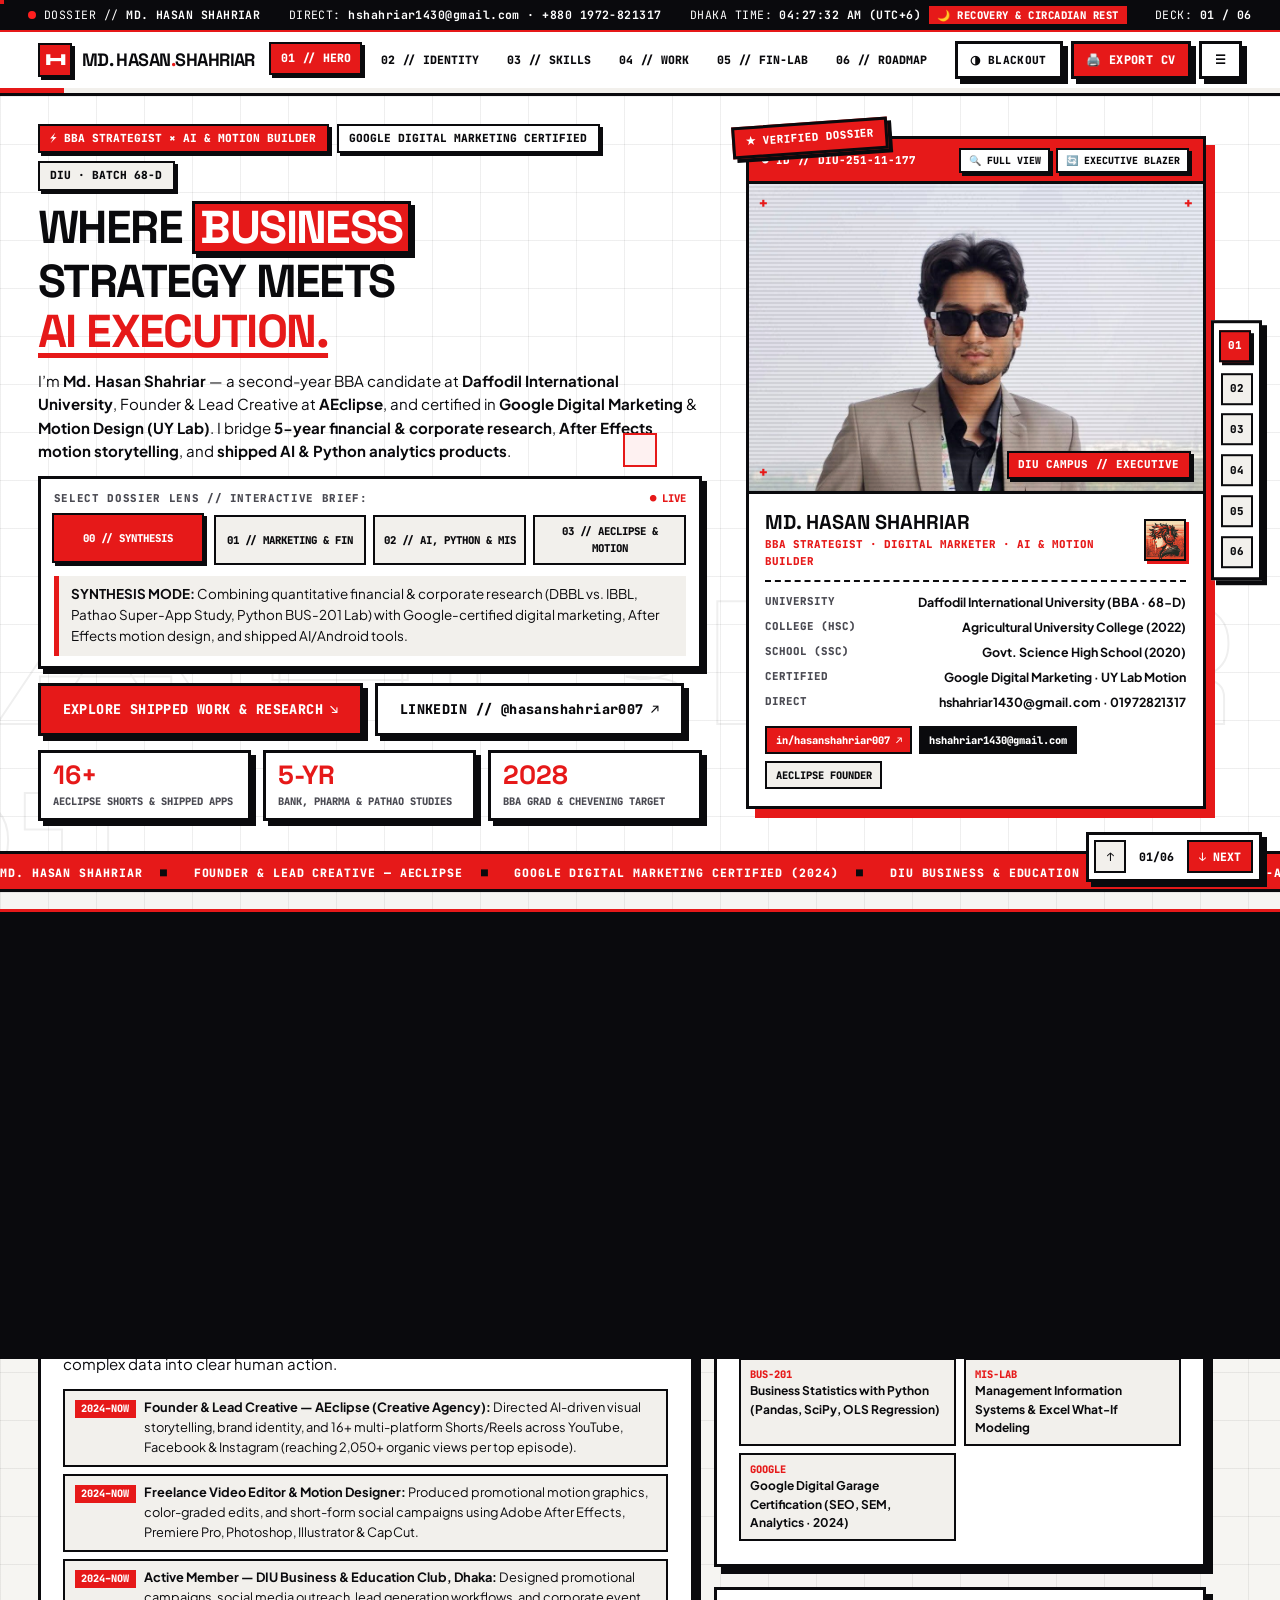
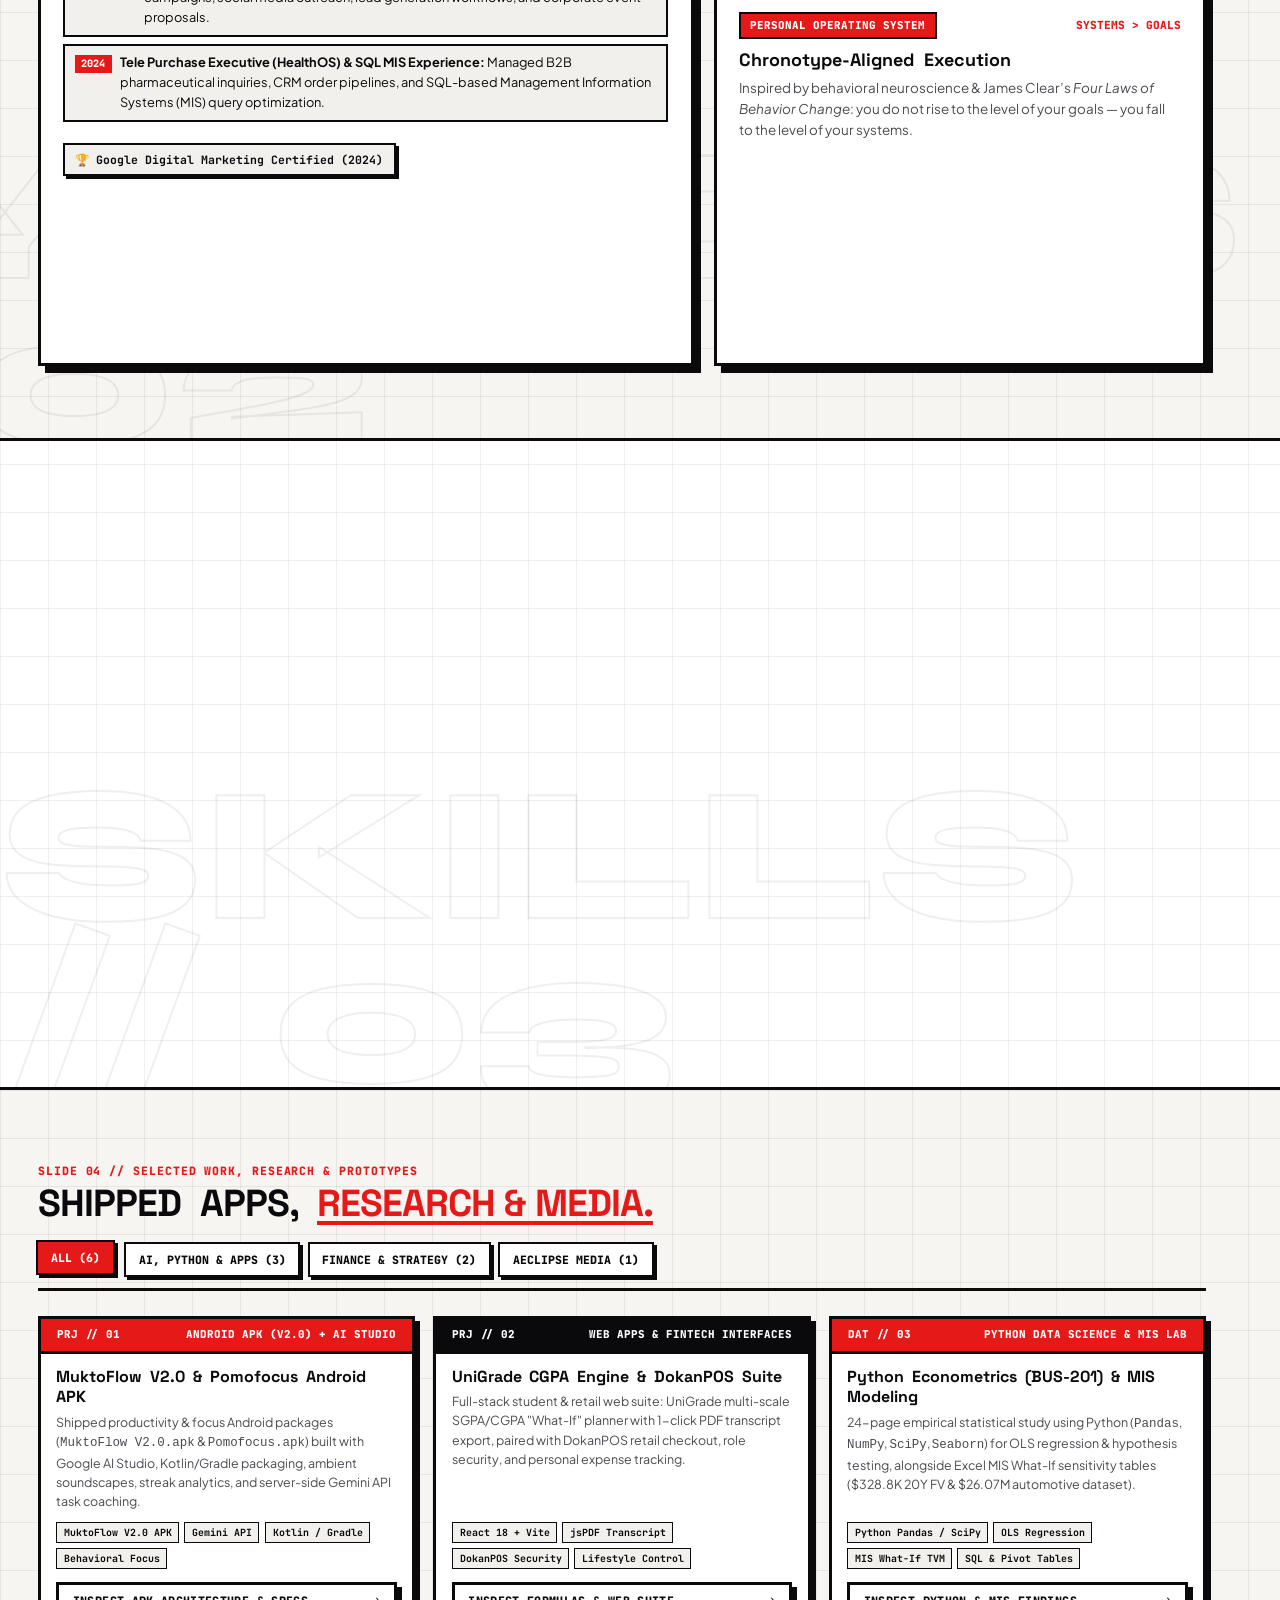
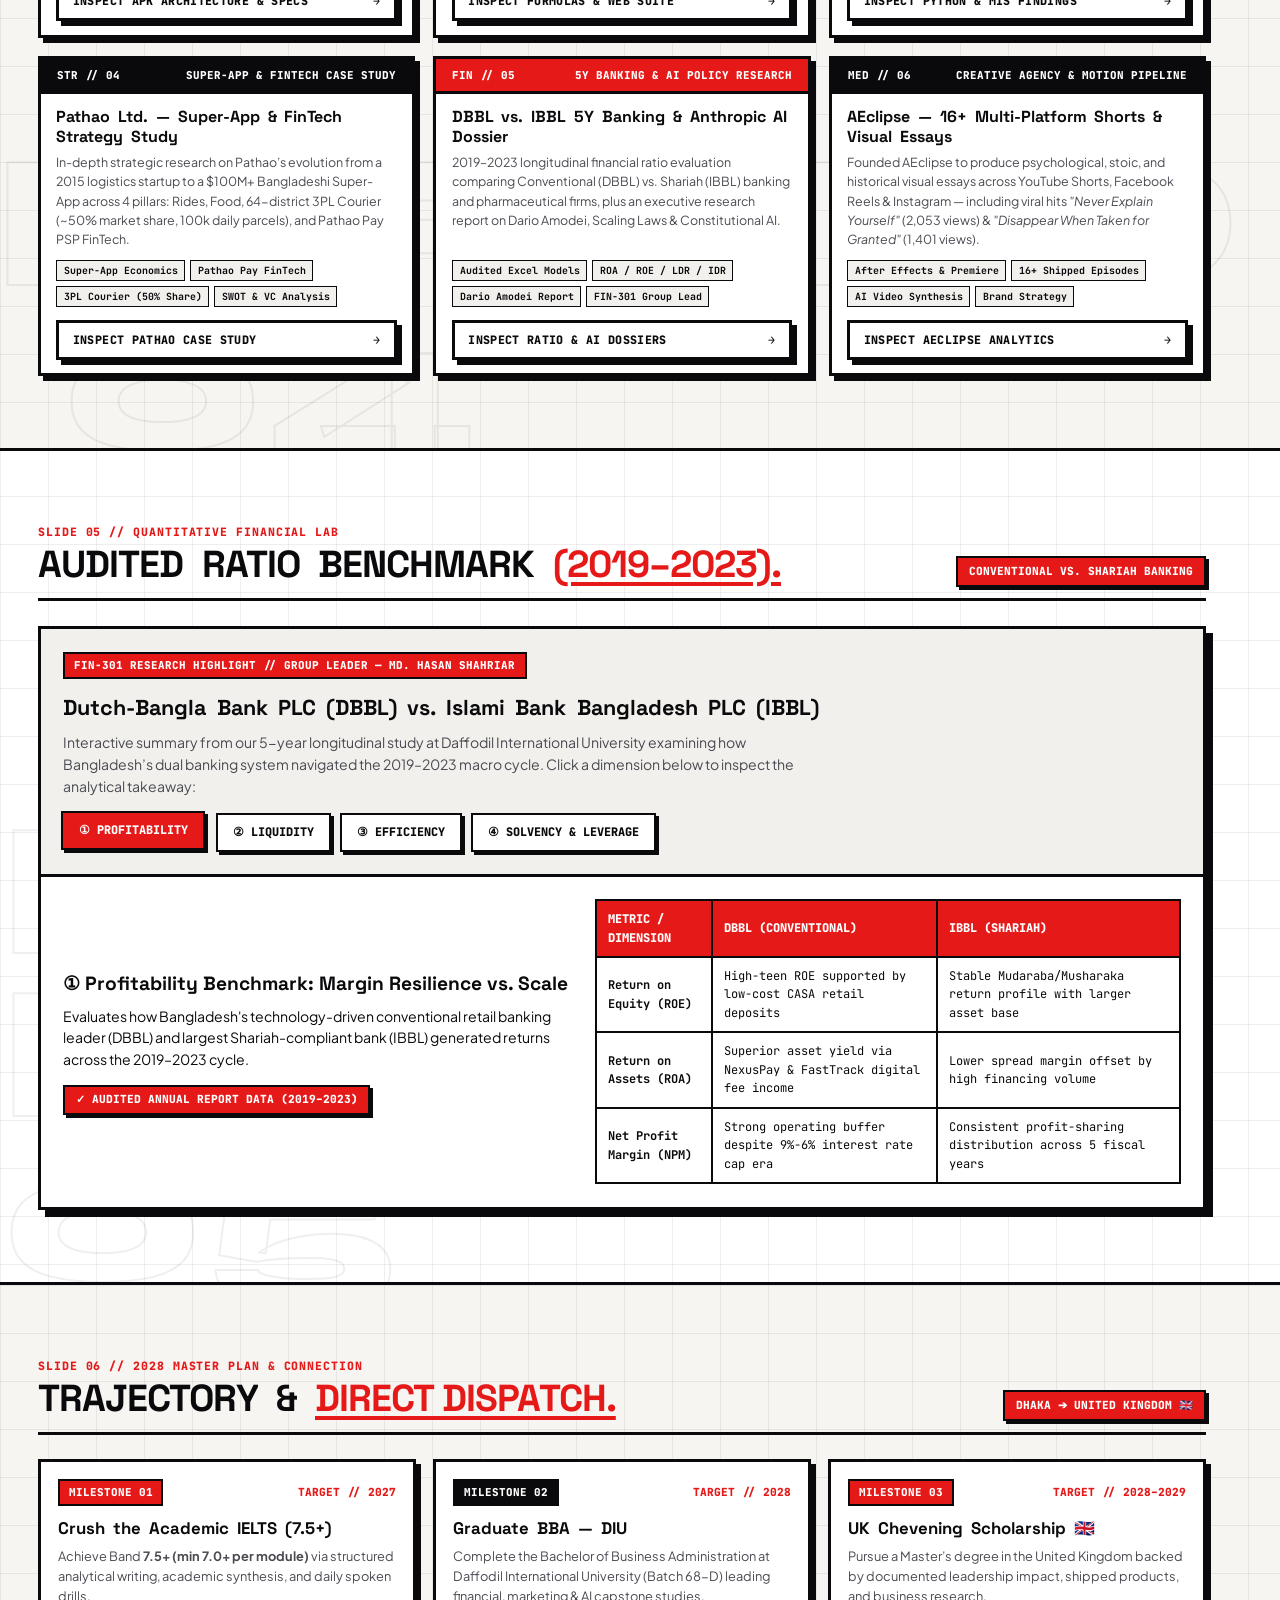
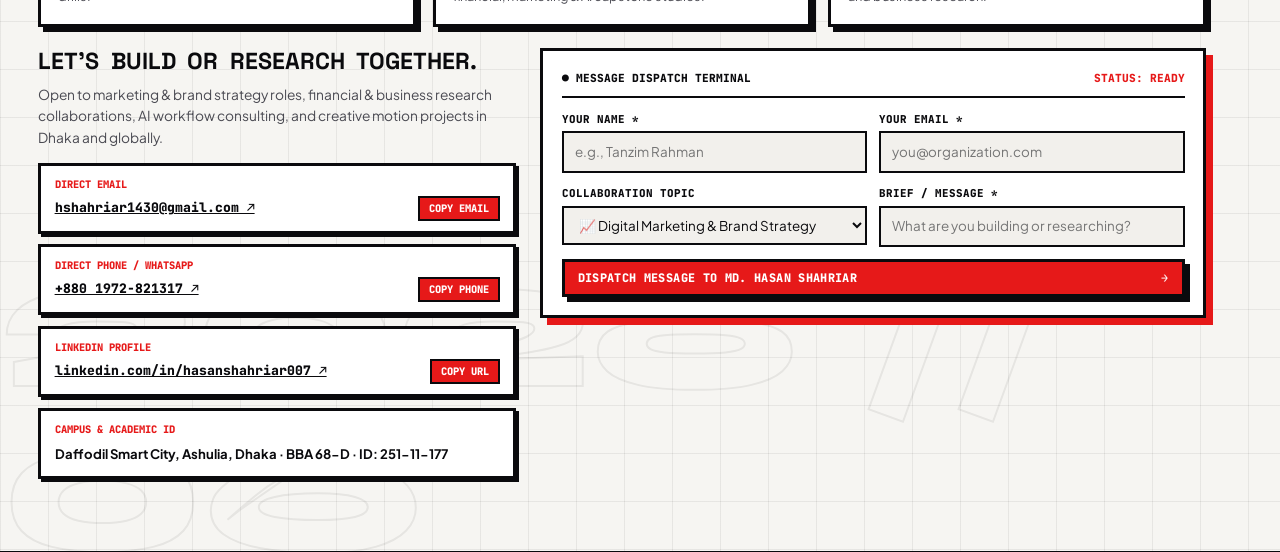
==== commit 633e9210: "Add rich OpenGraph, Twitter card, favicon and social preview meta tags with 1200x630 banner" ====
--- a/Mukto_Shahriar_Portfolio.html
+++ b/Mukto_Shahriar_Portfolio.html
@@ -4,7 +4,75 @@
   <meta charset="UTF-8" />
   <meta name="viewport" content="width=device-width, initial-scale=1.0" />
   <title>Md. Hasan Shahriar — Red &amp; White Neobrutalist Portfolio</title>
-  <meta name="description" content="Award-winning interactive Red & White Neobrutalist portfolio of Md. Hasan Shahriar — BBA Strategist at Daffodil International University (DIU), Digital Marketer, Motion Designer & AI Tech Builder." />
+  <meta name="description" content="Award-winning interactive Red &amp; White Neobrutalist portfolio of Md. Hasan Shahriar — BBA Strategist at Daffodil International University (DIU), Founder of AEclipse, Digital Marketer, Motion Designer &amp; AI Tech Builder." />
+  <meta name="author" content="Md. Hasan Shahriar" />
+  <meta name="keywords" content="Md. Hasan Shahriar, Hasan Shahriar Mukto, AEclipse, DIU BBA, Digital Marketer, Video Editor, After Effects, Motion Graphics, Python Statistics, Pathao Case Study, Portfolio" />
+  <meta name="theme-color" content="#E61919" />
+  <meta name="robots" content="index, follow" />
+
+  <!-- Canonical URL -->
+  <link rel="canonical" href="https://aeclips.github.io/hasan-shahriar-portfolio/" />
+
+  <!-- Favicon (Signature Red & White Neobrutalist Badge) -->
+  <link rel="icon" type="image/svg+xml" href="data:image/svg+xml,%3Csvg xmlns='http://www.w3.org/2000/svg' viewBox='0 0 64 64'%3E%3Crect width='64' height='64' fill='%23E61919' rx='8'/%3E%3Ctext x='50%25' y='54%25' font-family='Arial,sans-serif' font-weight='900' font-size='28' fill='%23FFFFFF' text-anchor='middle' dominant-baseline='middle'%3EHS%3C/text%3E%3C/svg%3E" />
+
+  <!-- OpenGraph / Facebook / LinkedIn / WhatsApp Social Cards -->
+  <meta property="og:type" content="website" />
+  <meta property="og:site_name" content="Md. Hasan Shahriar Portfolio" />
+  <meta property="og:url" content="https://aeclips.github.io/hasan-shahriar-portfolio/" />
+  <meta property="og:title" content="Md. Hasan Shahriar — BBA Strategist, Digital Marketer &amp; AI Motion Builder" />
+  <meta property="og:description" content="Official portfolio of Md. Hasan Shahriar. Founder of AEclipse Creative Agency, DIU BBA, Google-Certified Digital Marketer, Python Econometrics Analyst &amp; Video Editor." />
+  <meta property="og:image" content="https://aeclips.github.io/hasan-shahriar-portfolio/assets/og-preview.jpg" />
+  <meta property="og:image:secure_url" content="https://aeclips.github.io/hasan-shahriar-portfolio/assets/og-preview.jpg" />
+  <meta property="og:image:type" content="image/jpeg" />
+  <meta property="og:image:width" content="1200" />
+  <meta property="og:image:height" content="630" />
+  <meta property="og:image:alt" content="Md. Hasan Shahriar Neobrutalist Portfolio Social Preview Card" />
+  <meta property="og:locale" content="en_US" />
+
+  <!-- Twitter / X Cards -->
+  <meta name="twitter:card" content="summary_large_image" />
+  <meta name="twitter:url" content="https://aeclips.github.io/hasan-shahriar-portfolio/" />
+  <meta name="twitter:title" content="Md. Hasan Shahriar — BBA Strategist, Digital Marketer &amp; AI Motion Builder" />
+  <meta name="twitter:description" content="Official portfolio of Md. Hasan Shahriar. Founder of AEclipse Creative Agency, DIU BBA, Google-Certified Digital Marketer &amp; Video Editor." />
+  <meta name="twitter:image" content="https://aeclips.github.io/hasan-shahriar-portfolio/assets/og-preview.jpg" />
+  <meta name="twitter:image:alt" content="Md. Hasan Shahriar Neobrutalist Portfolio" />
+
+  <!-- Structured Data (JSON-LD) for Google & Rich Search Results -->
+  <script type="application/ld+json">
+  {
+    "@context": "https://schema.org",
+    "@type": "Person",
+    "name": "Md. Hasan Shahriar",
+    "alternateName": "Hasan Shahriar Mukto",
+    "jobTitle": "Founder & Lead Creative",
+    "worksFor": {
+      "@type": "Organization",
+      "name": "AEclipse"
+    },
+    "alumnusOf": [
+      {
+        "@type": "CollegeOrUniversity",
+        "name": "Daffodil International University"
+      },
+      {
+        "@type": "EducationalOrganization",
+        "name": "Agricultural University College"
+      },
+      {
+        "@type": "School",
+        "name": "Govt. Science High School"
+      }
+    ],
+    "url": "https://aeclips.github.io/hasan-shahriar-portfolio/",
+    "email": "mailto:hshahriar1430@gmail.com",
+    "telephone": "+8801972821317",
+    "sameAs": [
+      "https://www.linkedin.com/in/hasanshahriar007/",
+      "https://github.com/AEclips"
+    ]
+  }
+  </script>
 
   <!-- Google Fonts: Syne, Space Grotesk, Plus Jakarta Sans, JetBrains Mono -->
   <link rel="preconnect" href="https://fonts.googleapis.com" />
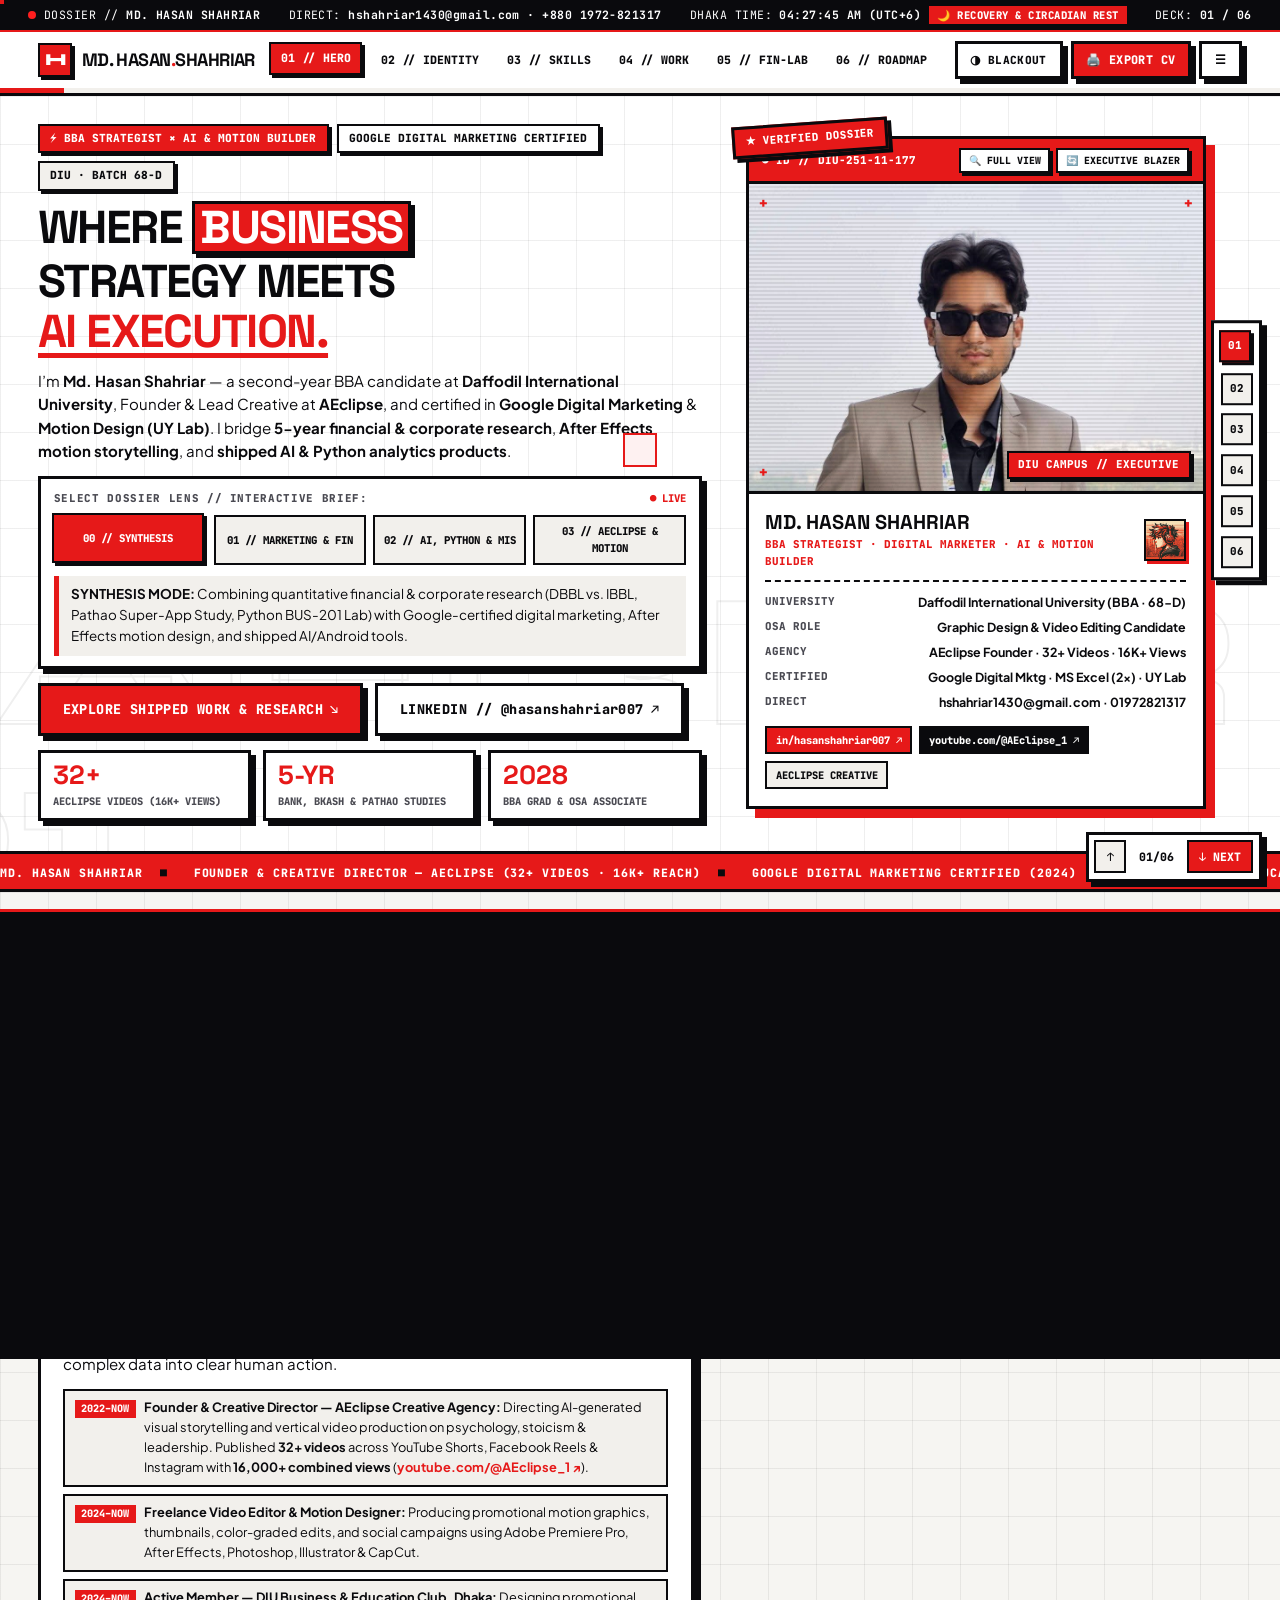
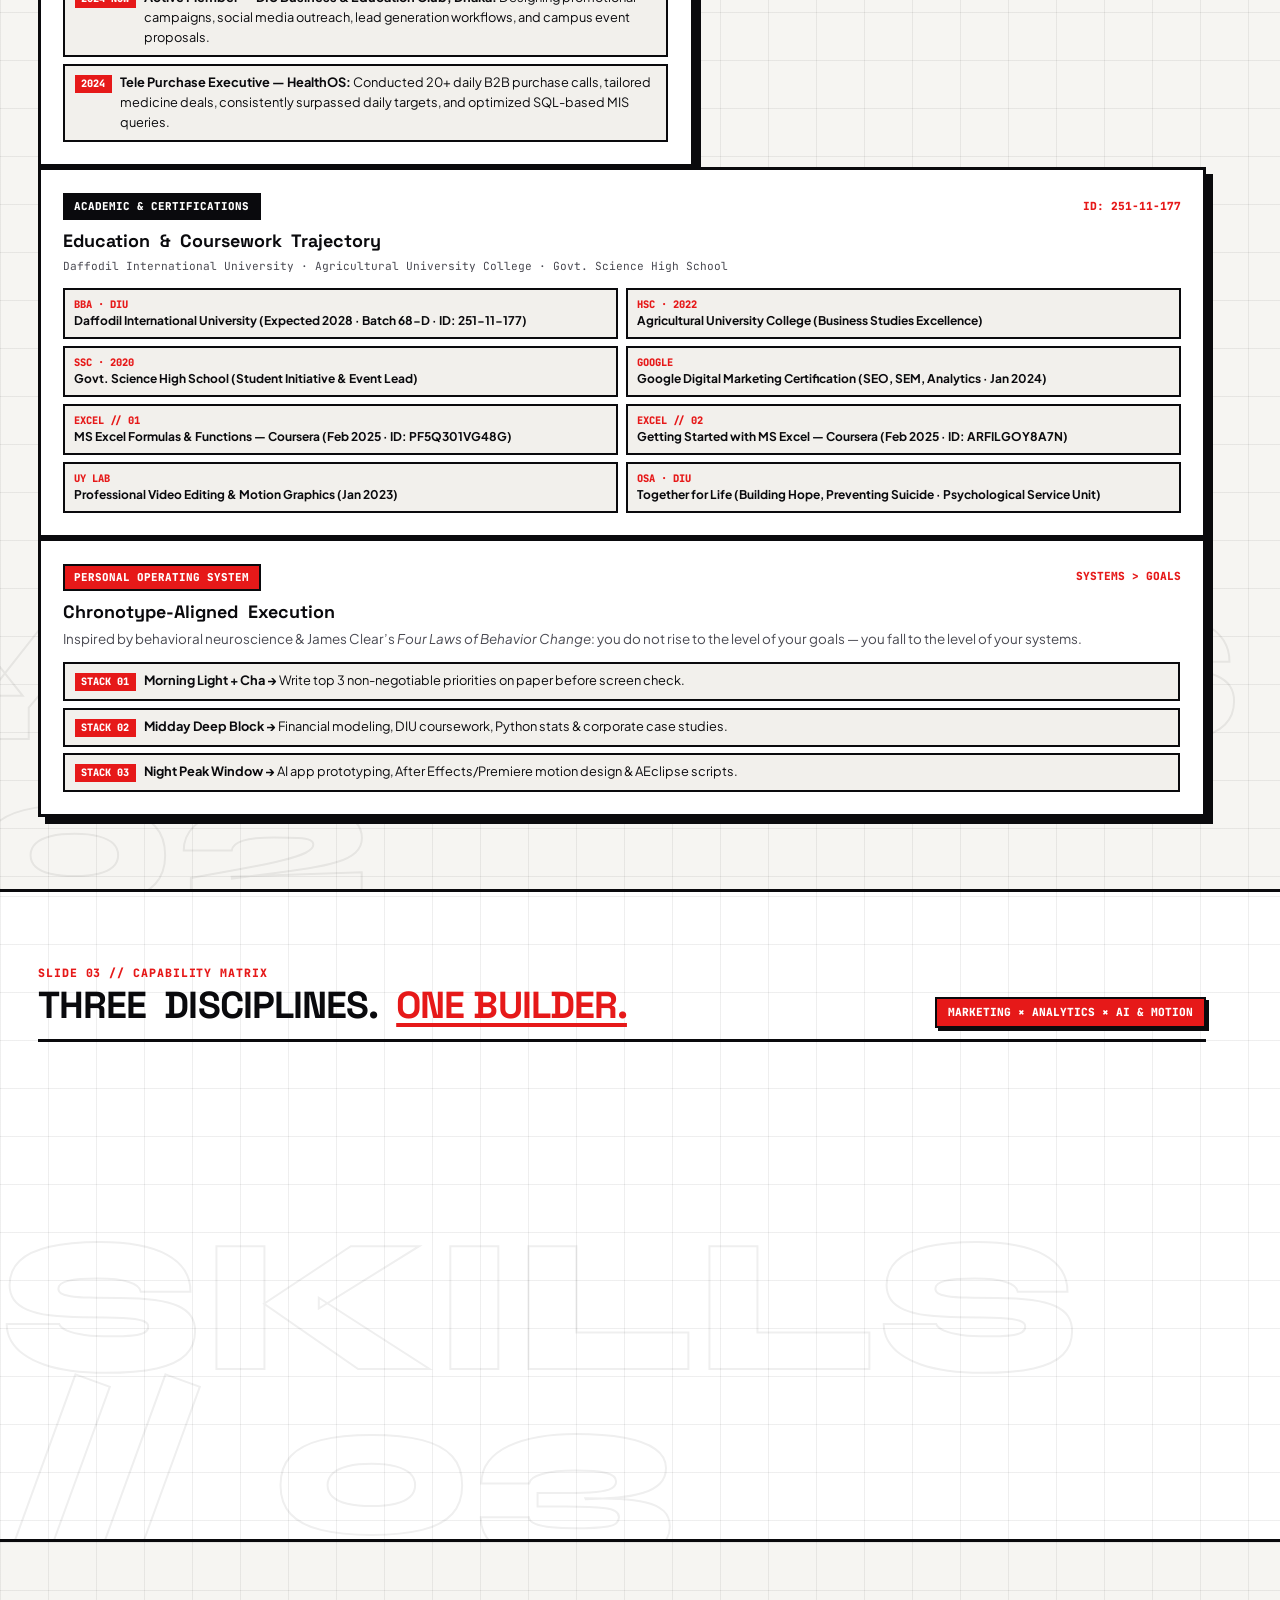
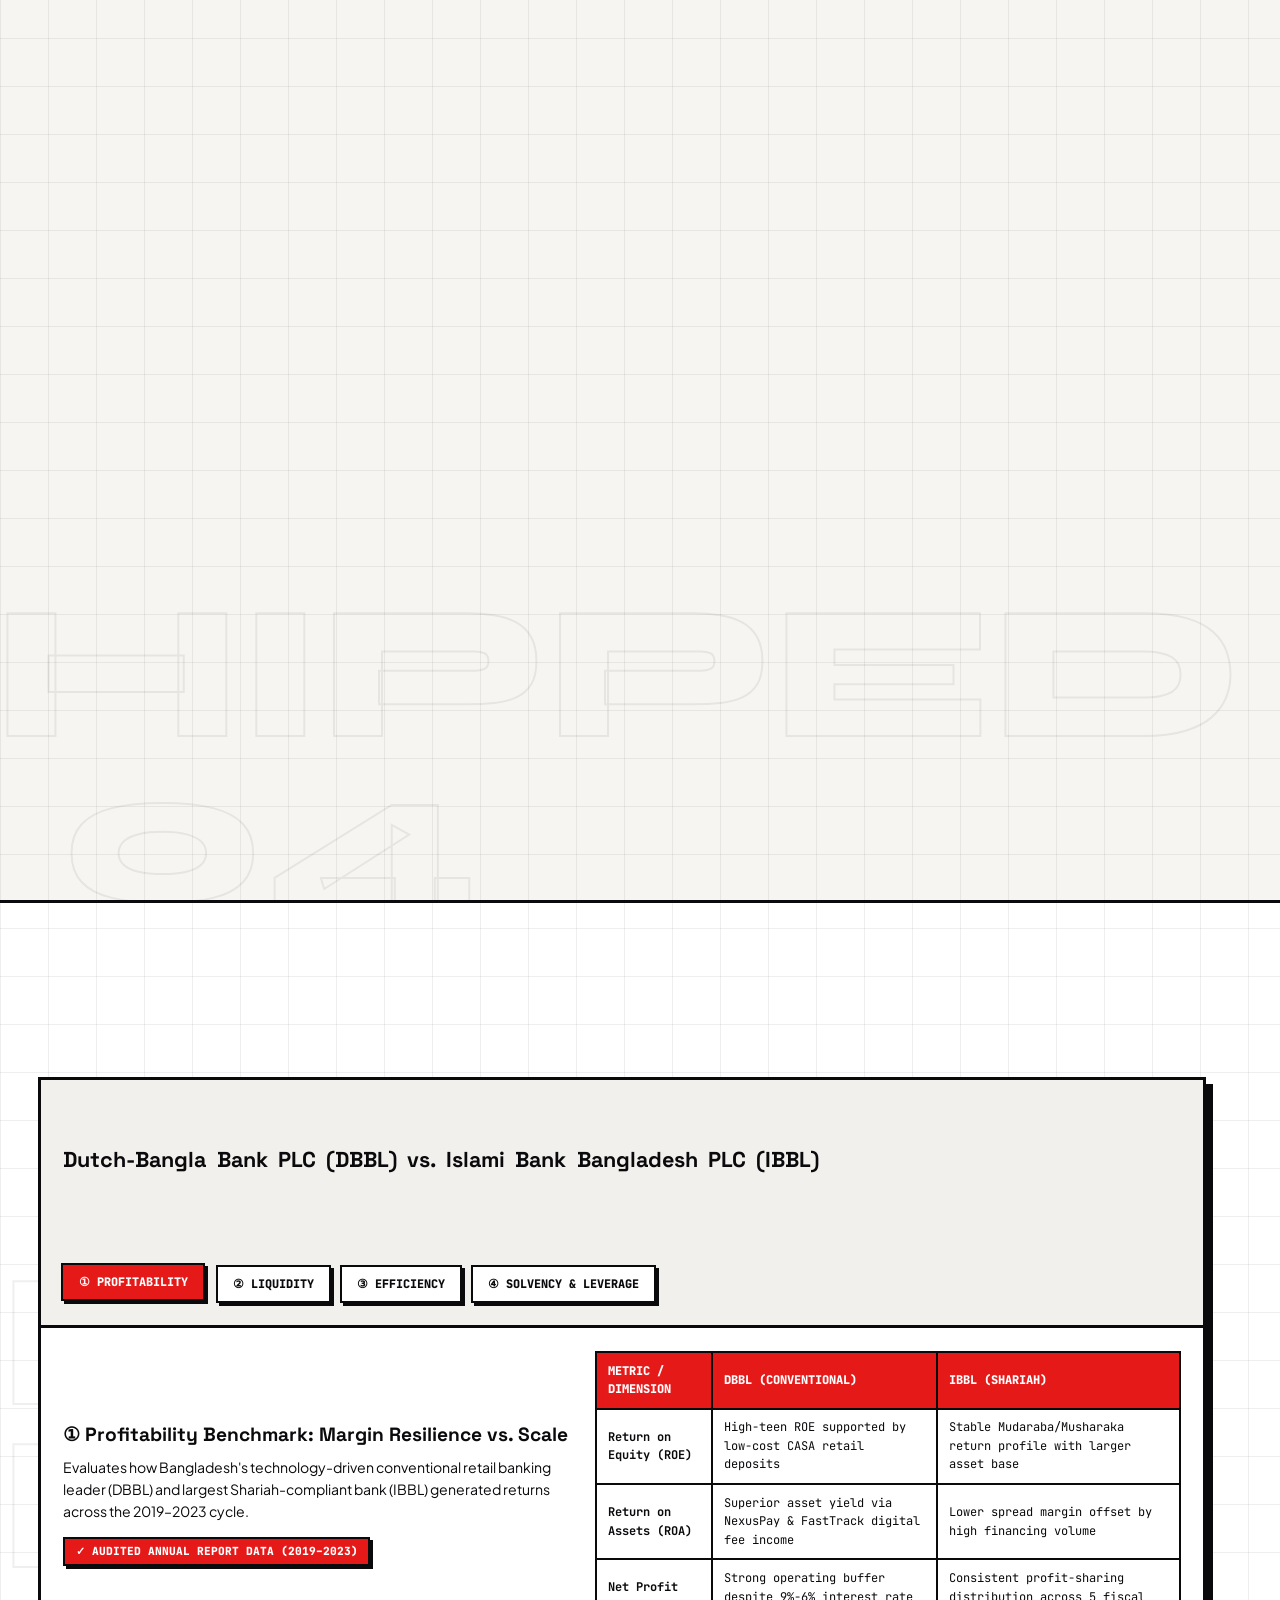
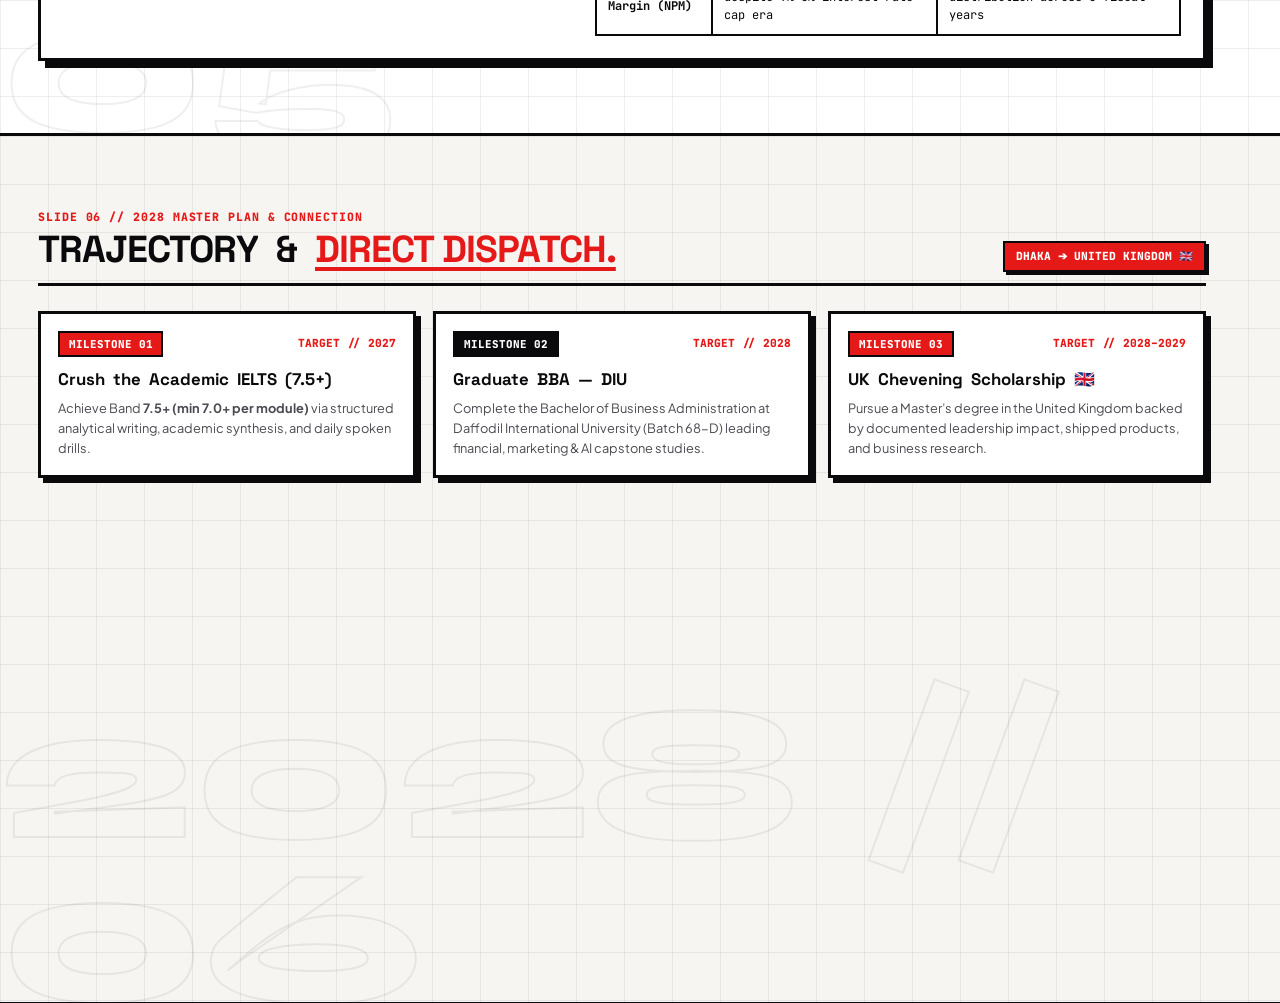
==== commit fd200ffd: "Update portfolio with latest CV metrics (32+ AEclipse videos, 16K+ views, Coursera Excel certs, bKas" ====
--- a/Mukto_Shahriar_Portfolio.html
+++ b/Mukto_Shahriar_Portfolio.html
@@ -2575,16 +2575,16 @@
             <!-- Key Metric Ticker Cards with Animated Counters -->
             <div class="hero-metrics anim-up" style="--d: 0.62s">
               <div class="metric-card" data-tilt>
-                <span class="metric-num"><span class="count-up" data-target="16">16</span>+</span>
-                <span class="metric-label">AECLIPSE SHORTS &amp; SHIPPED APPS</span>
+                <span class="metric-num"><span class="count-up" data-target="32">32</span>+</span>
+                <span class="metric-label">AECLIPSE VIDEOS (16K+ VIEWS)</span>
               </div>
               <div class="metric-card" data-tilt>
                 <span class="metric-num"><span class="count-up" data-target="5">5</span>-YR</span>
-                <span class="metric-label">BANK, PHARMA &amp; PATHAO STUDIES</span>
+                <span class="metric-label">BANK, BKASH &amp; PATHAO STUDIES</span>
               </div>
               <div class="metric-card" data-tilt>
                 <span class="metric-num"><span class="count-up" data-target="2028">2028</span></span>
-                <span class="metric-label">BBA GRAD &amp; CHEVENING TARGET</span>
+                <span class="metric-label">BBA GRAD &amp; OSA ASSOCIATE</span>
               </div>
             </div>
           </div>
@@ -2643,16 +2643,16 @@
                     <dd>Daffodil International University (BBA · 68-D)</dd>
                   </div>
                   <div class="spec-row">
-                    <dt>COLLEGE (HSC)</dt>
-                    <dd>Agricultural University College (2022)</dd>
+                    <dt>OSA ROLE</dt>
+                    <dd>Graphic Design &amp; Video Editing Candidate</dd>
                   </div>
                   <div class="spec-row">
-                    <dt>SCHOOL (SSC)</dt>
-                    <dd>Govt. Science High School (2020)</dd>
+                    <dt>AGENCY</dt>
+                    <dd>AEclipse Founder · 32+ Videos · 16K+ Views</dd>
                   </div>
                   <div class="spec-row">
                     <dt>CERTIFIED</dt>
-                    <dd>Google Digital Marketing · UY Lab Motion</dd>
+                    <dd>Google Digital Mktg · MS Excel (2x) · UY Lab</dd>
                   </div>
                   <div class="spec-row">
                     <dt>DIRECT</dt>
@@ -2664,11 +2664,11 @@
                   <a href="https://www.linkedin.com/in/hasanshahriar007/" target="_blank" rel="noopener noreferrer" class="passport-chip chip-red" data-cursor="OPEN">
                     in/hasanshahriar007 ↗
                   </a>
-                  <a href="mailto:hshahriar1430@gmail.com" class="passport-chip chip-black" data-cursor="EMAIL">
-                    hshahriar1430@gmail.com
+                  <a href="https://www.youtube.com/@AEclipse_1" target="_blank" rel="noopener noreferrer" class="passport-chip chip-black" data-cursor="YOUTUBE">
+                    youtube.com/@AEclipse_1 ↗
                   </a>
                   <a href="#slide-projects" class="passport-chip chip-white" data-goto="3" data-cursor="APPS">
-                    AECLIPSE FOUNDER
+                    AECLIPSE CREATIVE
                   </a>
                 </div>
               </div>
@@ -2682,15 +2682,15 @@
       <div class="slide-ticker" aria-hidden="true">
         <div class="ticker-track">
           <span>MD. HASAN SHAHRIAR</span><span class="t-sep">■</span>
-          <span>FOUNDER &amp; LEAD CREATIVE — AECLIPSE</span><span class="t-sep">■</span>
+          <span>FOUNDER &amp; CREATIVE DIRECTOR — AECLIPSE (32+ VIDEOS · 16K+ REACH)</span><span class="t-sep">■</span>
           <span>GOOGLE DIGITAL MARKETING CERTIFIED (2024)</span><span class="t-sep">■</span>
           <span>DIU BUSINESS &amp; EDUCATION CLUB</span><span class="t-sep">■</span>
-          <span>PATHAO SUPER-APP &amp; FINTECH RESEARCH</span><span class="t-sep">■</span>
+          <span>BKASH &amp; PATHAO MFS STRATEGY STUDIES</span><span class="t-sep">■</span>
           <span>PYTHON STATISTICAL ANALYSIS (BUS-201)</span><span class="t-sep">■</span>
           <span>DBBL VS. IBBL 5Y STUDY</span><span class="t-sep">■</span>
           <span>ADOBE AFTER EFFECTS &amp; PREMIERE PRO</span><span class="t-sep">■</span>
           <span>MD. HASAN SHAHRIAR</span><span class="t-sep">■</span>
-          <span>FOUNDER &amp; LEAD CREATIVE — AECLIPSE</span><span class="t-sep">■</span>
+          <span>FOUNDER &amp; CREATIVE DIRECTOR — AECLIPSE (32+ VIDEOS · 16K+ REACH)</span><span class="t-sep">■</span>
           <span>GOOGLE DIGITAL MARKETING CERTIFIED (2024)</span><span class="t-sep">■</span>
         </div>
       </div>
@@ -2725,22 +2725,23 @@
 
               <div class="habit-stack-list" style="margin-top: 0.85rem;">
                 <div class="habit-item">
-                  <span class="habit-step">2024–NOW</span>
-                  <span><strong>Founder &amp; Lead Creative — AEclipse (Creative Agency):</strong> Directed AI-driven visual storytelling, brand identity, and 16+ multi-platform Shorts/Reels across YouTube, Facebook &amp; Instagram (reaching 2,050+ organic views per top episode).</span>
+                  <span class="habit-step">2022–NOW</span>
+                  <span><strong>Founder &amp; Creative Director — AEclipse Creative Agency:</strong> Directing AI-generated visual storytelling and vertical video production on psychology, stoicism &amp; leadership. Published <strong>32+ videos</strong> across YouTube Shorts, Facebook Reels &amp; Instagram with <strong>16,000+ combined views</strong> (<a href="https://www.youtube.com/@AEclipse_1" target="_blank" rel="noopener noreferrer" style="color:var(--red);font-weight:700;">youtube.com/@AEclipse_1 ↗</a>).</span>
                 </div>
                 <div class="habit-item">
                   <span class="habit-step">2024–NOW</span>
-                  <span><strong>Freelance Video Editor &amp; Motion Designer:</strong> Produced promotional motion graphics, color-graded edits, and short-form social campaigns using Adobe After Effects, Premiere Pro, Photoshop, Illustrator &amp; CapCut.</span>
+                  <span><strong>Freelance Video Editor &amp; Motion Designer:</strong> Producing promotional motion graphics, thumbnails, color-graded edits, and social campaigns using Adobe Premiere Pro, After Effects, Photoshop, Illustrator &amp; CapCut.</span>
                 </div>
                 <div class="habit-item">
                   <span class="habit-step">2024–NOW</span>
-                  <span><strong>Active Member — DIU Business &amp; Education Club, Dhaka:</strong> Designed promotional campaigns, social media outreach, lead generation workflows, and corporate event proposals.</span>
+                  <span><strong>Active Member — DIU Business &amp; Education Club, Dhaka:</strong> Designing promotional campaigns, social media outreach, lead generation workflows, and campus event proposals.</span>
                 </div>
                 <div class="habit-item">
                   <span class="habit-step">2024</span>
-                  <span><strong>Tele Purchase Executive (HealthOS) &amp; SQL MIS Experience:</strong> Managed B2B pharmaceutical inquiries, CRM order pipelines, and SQL-based Management Information Systems (MIS) query optimization.</span>
+                  <span><strong>Tele Purchase Executive — HealthOS:</strong> Conducted 20+ daily B2B purchase calls, tailored medicine deals, consistently surpassed daily targets, and optimized SQL-based MIS queries.</span>
                 </div>
               </div>
+            </div>
             </div>
 
             <div class="interest-pills">
@@ -2764,7 +2765,7 @@
             <ul class="course-list" aria-label="Academic History and Core Coursework">
               <li>
                 <span class="course-code">BBA · DIU</span>
-                <span class="course-name">Daffodil International University (Expected 2028 · Batch 68-D)</span>
+                <span class="course-name">Daffodil International University (Expected 2028 · Batch 68-D · ID: 251-11-177)</span>
               </li>
               <li>
                 <span class="course-code">HSC · 2022</span>
@@ -2775,20 +2776,24 @@
                 <span class="course-name">Govt. Science High School (Student Initiative &amp; Event Lead)</span>
               </li>
               <li>
-                <span class="course-code">FIN-301</span>
-                <span class="course-name">Financial Management &amp; 5Y Ratio Analysis (Group Lead)</span>
+                <span class="course-code">GOOGLE</span>
+                <span class="course-name">Google Digital Marketing Certification (SEO, SEM, Analytics · Jan 2024)</span>
               </li>
               <li>
-                <span class="course-code">BUS-201</span>
-                <span class="course-name">Business Statistics with Python (Pandas, SciPy, OLS Regression)</span>
+                <span class="course-code">EXCEL // 01</span>
+                <span class="course-name">MS Excel Formulas &amp; Functions — Coursera (Feb 2025 · ID: PF5Q301VG48G)</span>
               </li>
               <li>
-                <span class="course-code">MIS-LAB</span>
-                <span class="course-name">Management Information Systems &amp; Excel What-If Modeling</span>
+                <span class="course-code">EXCEL // 02</span>
+                <span class="course-name">Getting Started with MS Excel — Coursera (Feb 2025 · ID: ARFILGOY8A7N)</span>
               </li>
               <li>
-                <span class="course-code">GOOGLE</span>
-                <span class="course-name">Google Digital Garage Certification (SEO, SEM, Analytics · 2024)</span>
+                <span class="course-code">UY LAB</span>
+                <span class="course-name">Professional Video Editing &amp; Motion Graphics (Jan 2023)</span>
+              </li>
+              <li>
+                <span class="course-code">OSA · DIU</span>
+                <span class="course-name">Together for Life (Building Hope, Preventing Suicide · Psychological Service Unit)</span>
               </li>
             </ul>
           </div>
@@ -3082,20 +3087,20 @@
               <span class="project-type">SUPER-APP &amp; FINTECH CASE STUDY</span>
             </div>
             <div class="project-content">
-              <h3 class="project-title">Pathao Ltd. — Super-App &amp; FinTech Strategy Study</h3>
+              <h3 class="project-title">bKash MFS Dominance &amp; Pathao Super-App Studies</h3>
               <p class="project-desc">
-                In-depth strategic research on Pathao’s evolution from a 2015 logistics startup to a $100M+ Bangladeshi Super-App across 4 pillars: Rides, Food, 64-district 3PL Courier (~50% market share, 100k daily parcels), and Pathao Pay PSP FinTech.
+                Dual institutional research: 135 KB in-depth analysis of bKash ($2B Unicorn, 84M+ verified users, STP marketing, 800k+ merchant Bangla QR network &amp; 109% profit surge to 661 Cr BDT) paired with Pathao’s 4-pillar super-app &amp; 3PL logistics case study.
               </p>
               <div class="project-tags">
-                <span class="tag">Super-App Economics</span>
-                <span class="tag">Pathao Pay FinTech</span>
-                <span class="tag">3PL Courier (50% Share)</span>
-                <span class="tag">SWOT &amp; VC Analysis</span>
+                <span class="tag">bKash ($2B Unicorn)</span>
+                <span class="tag">84M+ Verified MFS Users</span>
+                <span class="tag">Pathao 3PL Logistics</span>
+                <span class="tag">STP &amp; Financial Inclusion</span>
               </div>
             </div>
             <div class="project-footer">
               <button type="button" class="brutal-btn btn-sm btn-full" data-modal="dokanpos" data-cursor="INSPECT">
-                <span>INSPECT PATHAO CASE STUDY</span>
+                <span>INSPECT BKASH &amp; PATHAO STUDIES</span>
                 <span aria-hidden="true">→</span>
               </button>
             </div>
@@ -3134,15 +3139,15 @@
               <span class="project-type">CREATIVE AGENCY &amp; MOTION PIPELINE</span>
             </div>
             <div class="project-content">
-              <h3 class="project-title">AEclipse — 16+ Multi-Platform Shorts &amp; Visual Essays</h3>
+              <h3 class="project-title">AEclipse — 32+ Multi-Platform Shorts &amp; Visual Essays</h3>
               <p class="project-desc">
-                Founded AEclipse to produce psychological, stoic, and historical visual essays across YouTube Shorts, Facebook Reels &amp; Instagram — including viral hits <em>"Never Explain Yourself"</em> (2,053 views) &amp; <em>"Disappear When Taken for Granted"</em> (1,401 views).
+                Founded AEclipse to produce psychological, stoic, and historical visual essays across YouTube Shorts, Facebook Reels &amp; Instagram — scaling to <strong>32+ published videos</strong> with <strong>16,000+ combined views</strong> (<a href="https://www.youtube.com/@AEclipse_1" target="_blank" rel="noopener noreferrer" style="color:var(--red);font-weight:700;">@AEclipse_1</a>).
               </p>
               <div class="project-tags">
-                <span class="tag">After Effects &amp; Premiere</span>
-                <span class="tag">16+ Shipped Episodes</span>
-                <span class="tag">AI Video Synthesis</span>
-                <span class="tag">Brand Strategy</span>
+                <span class="tag">32+ Published Videos</span>
+                <span class="tag">16,000+ Combined Views</span>
+                <span class="tag">@AEclipse_1 YouTube</span>
+                <span class="tag">Premiere &amp; After Effects</span>
               </div>
             </div>
             <div class="project-footer">
@@ -3931,7 +3936,7 @@
     all: `<strong>SYNTHESIS MODE:</strong> Combining BBA marketing &amp; financial strategy (Pathao Super-App study, DBBL vs. IBBL 5Y ratios, Google Digital Marketing) with Python econometrics (BUS-201), shipped Android/web apps (MuktoFlow V2.0 APK, UniGrade), and AEclipse motion storytelling.`,
     business: `<strong>BUSINESS, MARKETING &amp; FINANCE LENS:</strong> BBA strategist at DIU (Batch 68-D), Google Digital Garage certified (2024), Active Member of DIU Business &amp; Education Club, and former HealthOS Tele Purchase Executive.`,
     tech: `<strong>AI, PYTHON &amp; TECH BUILDER LENS:</strong> Shipping practical tools with Python (Pandas, NumPy, SciPy, Seaborn), SQL MIS, React, and Google AI Studio — including MuktoFlow V2.0 (Android APK + Gemini API), UniGrade CGPA Planner, and DokanPOS.`,
-    media: `<strong>AECLIPSE CREATIVE AGENCY &amp; MOTION LENS:</strong> Founder &amp; Lead Creative at AEclipse and UY Lab-trained Video Editor (After Effects, Premiere Pro, Photoshop, Illustrator, CapCut) with 16+ published multi-platform Shorts &amp; Reels.`,
+    media: `<strong>AECLIPSE CREATIVE AGENCY &amp; MOTION LENS:</strong> Founder &amp; Creative Director at AEclipse (32+ videos, 16K+ views on @AEclipse_1), UY Lab-trained Video Editor (After Effects, Premiere Pro, Photoshop, Illustrator, CapCut), and DIU OSA Student Associate candidate.`,
   };
 
   lensBtns.forEach((btn) => {
@@ -4184,14 +4189,14 @@
       ],
     },
     dokanpos: {
-      code: "STR // 04 — PATHAO LTD. SUPER-APP & FINTECH TRANSFORMATION STUDY",
-      title: "Pathao Ltd. — Digital Transformation, 3PL Logistics & Pathao Pay Case Study",
+      code: "STR // 04 — BKASH LTD. MFS DOMINANCE & PATHAO SUPER-APP STUDIES",
+      title: "bKash Limited MFS Ecosystem & Pathao Ltd. Super-App Case Studies",
       summary:
-        "Comprehensive strategic business research examining how Pathao evolved from a 2015 stealth e-commerce delivery team in Dhaka into a $100M+ Bangladeshi Super-App serving 10M+ users and 500,000+ gig-economy earners.",
+        "Two institutional fintech & strategic management investigations authored at Daffodil International University: a 135 KB deep analytical dossier on bKash Limited's market dominance and a case study on Pathao's 4-pillar super-app transformation.",
       specs: [
-        "🛵 <strong>Four-Pillar Super-App Ecosystem:</strong> Analyzed unit economics across Ride-Sharing (bikes/cars), Pathao Food (hyperlocal Q-commerce), Pathao Courier (64-district 3PL network handling <strong>100,000+ daily parcels</strong> with ~50% market share), and Pathao Pay.",
-        "💳 <strong>FinTech &amp; BNPL Innovation:</strong> Evaluated Pathao Pay’s Bangladesh Bank PSP license, digital wallet loops, debit card integration, and 'Pay Later' micro-credit for Gen-Z consumers.",
-        "📊 <strong>VC Capital &amp; SWOT Matrix:</strong> Documented $50M+ in institutional funding (Go-Jek, VentureSouq, Battery Road Digital Holdings), post-pandemic EBITDA profitability, and algorithmic route optimization.",
+        "📱 <strong>bKash 84M+ User Ecosystem ($2B Unicorn):</strong> Analyzed the Bottom-of-the-Pyramid (BoP) STP marketing framework connecting urban wage-earners with rural families, expanding to 84M+ verified accounts, 800K+ Bangla QR merchants, and 109% net profit surge to 661 Crore BDT in FY2025.",
+        "🛵 <strong>Pathao Four-Pillar Ecosystem:</strong> Evaluated unit economics across Ride-Sharing, Pathao Food, 64-district 3PL Courier (handling <strong>100,000+ daily parcels</strong> with ~50% market share), and Pathao Pay PSP digital wallet.",
+        "💳 <strong>Institutional Funding & Governance:</strong> Documented foreign direct investments from BRAC Bank, Ant Group/Alipay, SoftBank Vision Fund 2, IFC, and Go-Jek.",
       ],
     },
     finresearch: {
@@ -4206,14 +4211,14 @@
       ],
     },
     aeclipse: {
-      code: "MED // 06 — AECLIPSE CREATIVE AGENCY & MOTION PRODUCTION",
-      title: "AEclipse — Founder, Brand Strategist & Multi-Platform Motion Pipeline",
+      code: "MED // 06 — AECLIPSE CREATIVE AGENCY & MOTION PIPELINE",
+      title: "AEclipse — Creative Director & 32+ Multi-Platform Video Pipeline",
       summary:
-        "Founded AEclipse to deliver AI-powered visual storytelling, motion graphics, and psychological/historical video essays across YouTube Shorts, Facebook Reels, and Instagram Reels.",
+        "Founded AEclipse to produce AI-generated visual storytelling, motion design, and high-retention short videos on stoicism, leadership psychology, and world history across YouTube Shorts, Facebook Reels, and Instagram Reels.",
       specs: [
-        "📈 <strong>Verified Multi-Platform Reach:</strong> Produced and tracked 16+ original episodes in the AEclipse Content Tracker — highlighted by Ep. 09 <em>'Never Explain Yourself to Anyone'</em> (<strong>2,053 views</strong>) and Ep. 13 <em>'Disappear When They Take You for Granted'</em> (<strong>1,401 views</strong>).",
-        "🎬 <strong>Professional Post-Production Suite:</strong> Certified at UY Lab; combines Adobe After Effects, Premiere Pro, Photoshop, Illustrator, and CapCut with AI visual synthesis (Gemini Omni / Veo &amp; Master Prompt frameworks).",
-        "🧠 <strong>Strategic Narrative Themes:</strong> Scripts original essays on stoic emotional control (<em>'Stop Reacting to Everything'</em>), negotiation power, geopolitics, and leadership psychology.",
+        "📈 <strong>32+ Published Videos &amp; 16,000+ Combined Views:</strong> Produced 32+ original episodes tracked in the AEclipse Content Tracker with 16K+ total views (<a href=\"https://www.youtube.com/@AEclipse_1\" target=\"_blank\" rel=\"noopener noreferrer\" style=\"color:var(--red);font-weight:700;\">youtube.com/@AEclipse_1 ↗</a>).",
+        "🎬 <strong>Full Creative Production Pipeline:</strong> Handles the complete workflow from concept scriptwriting, Midjourney/Veo prompt engineering, and voiceover synchronization to dynamic typography in Adobe Premiere Pro and After Effects.",
+        "🎯 <strong>On-Campus Creative Leadership:</strong> Applying visual storytelling expertise as Student Associate (Graphic Design &amp; Video Editing) candidate at DIU Office of the Students’ Affairs (OSA) under the Learn &amp; Earn initiative.",
       ],
     },
   };
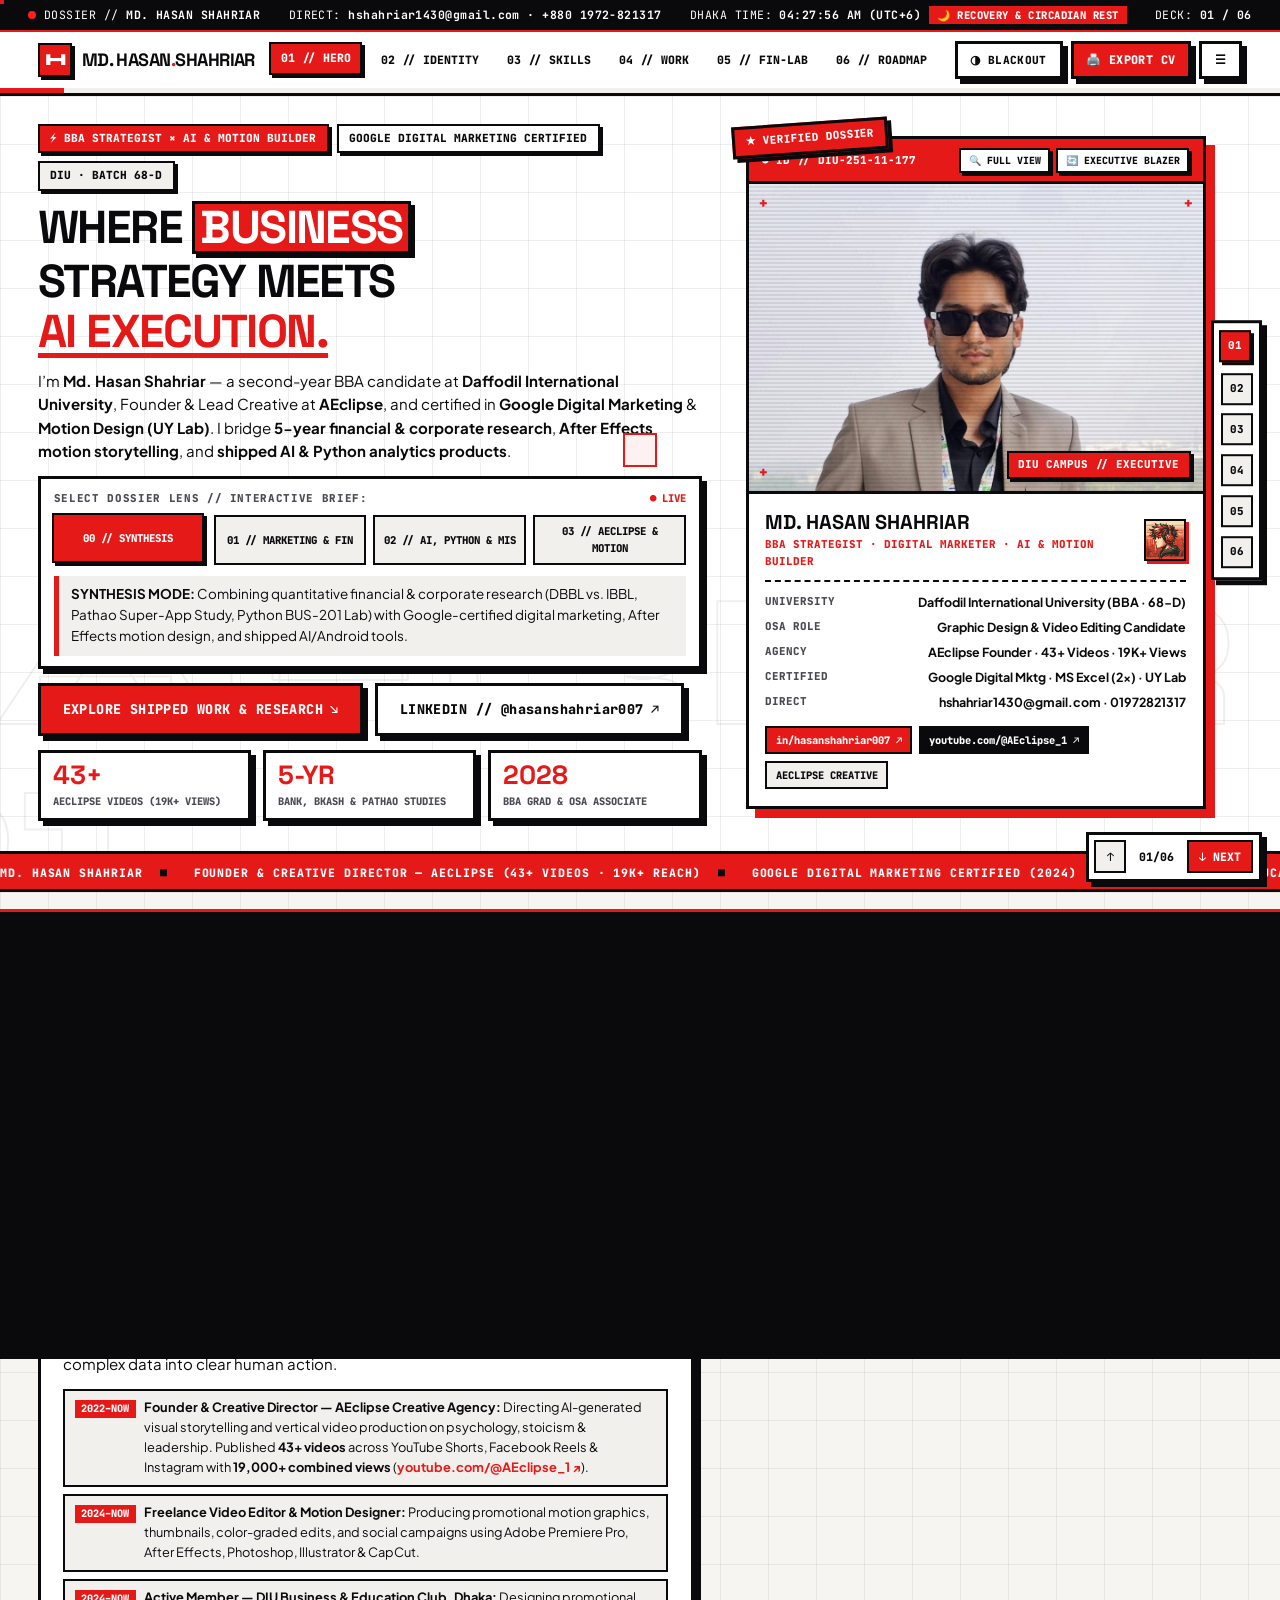
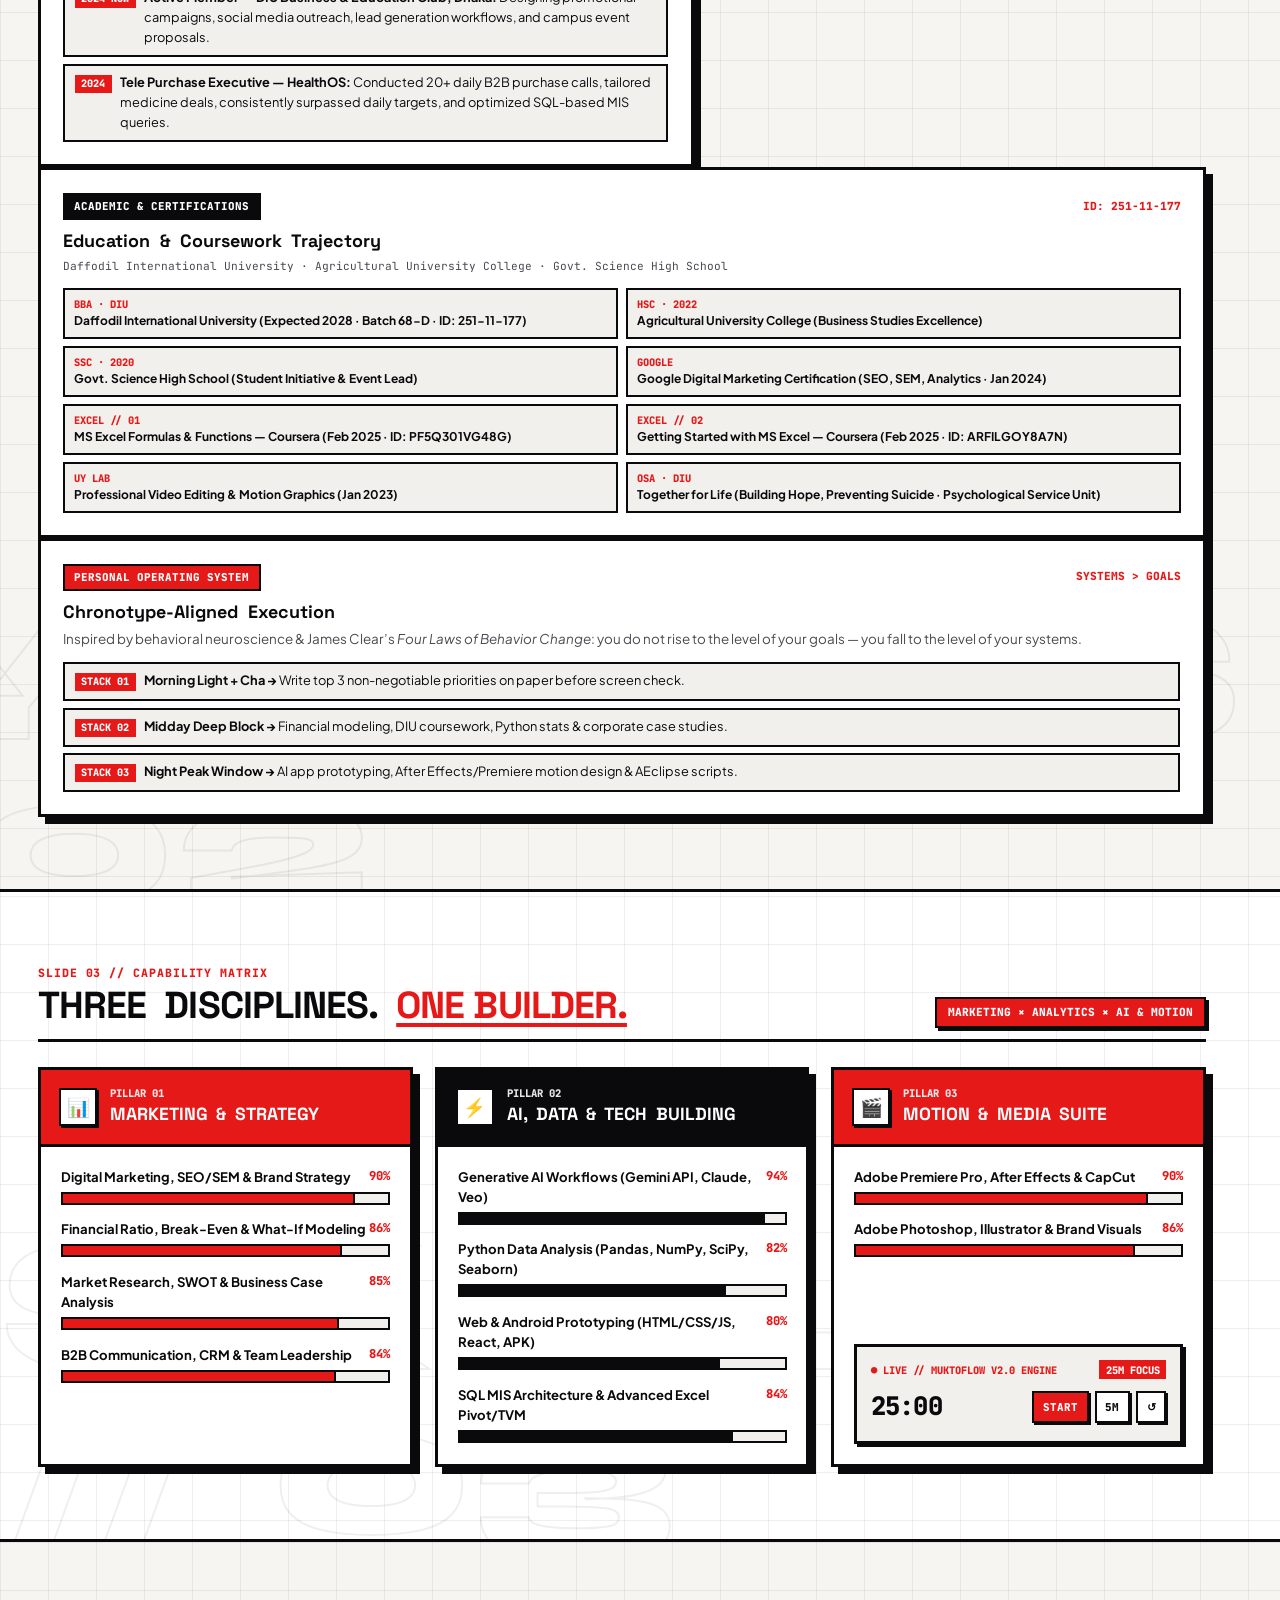
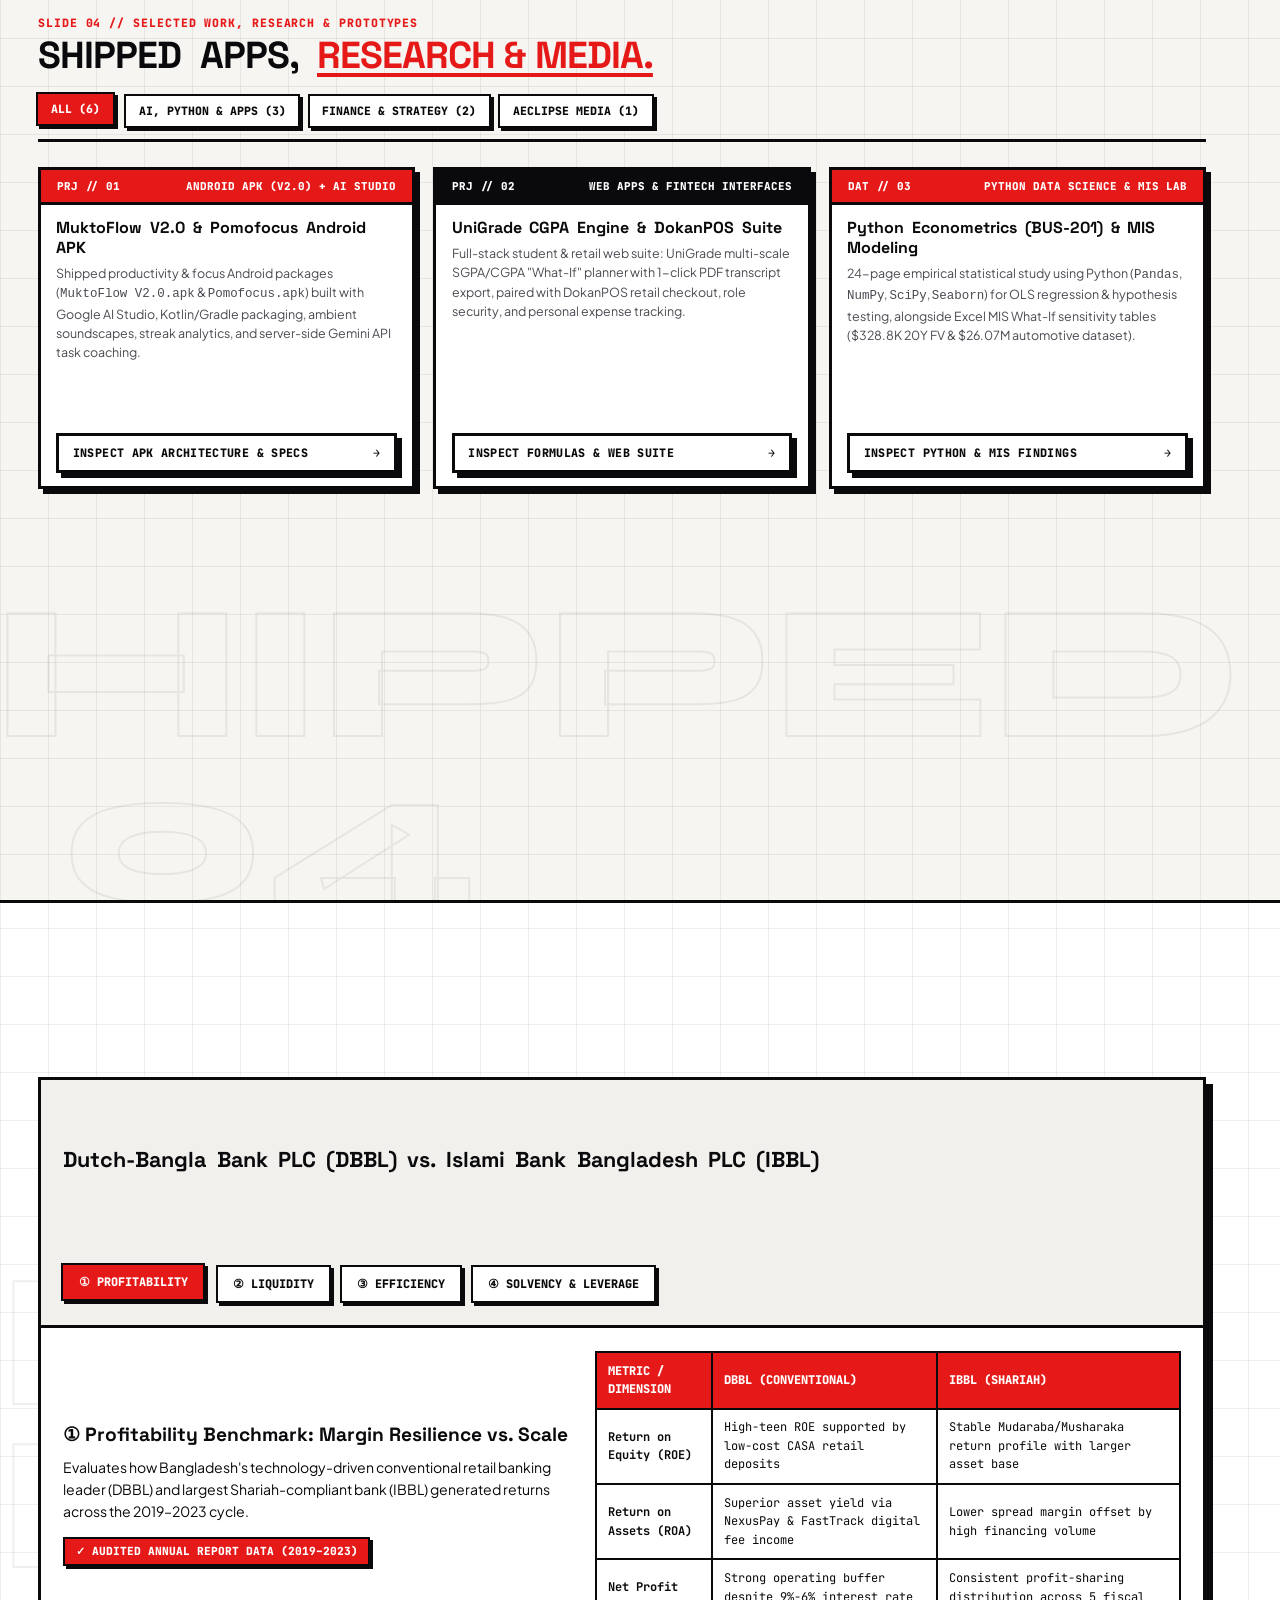
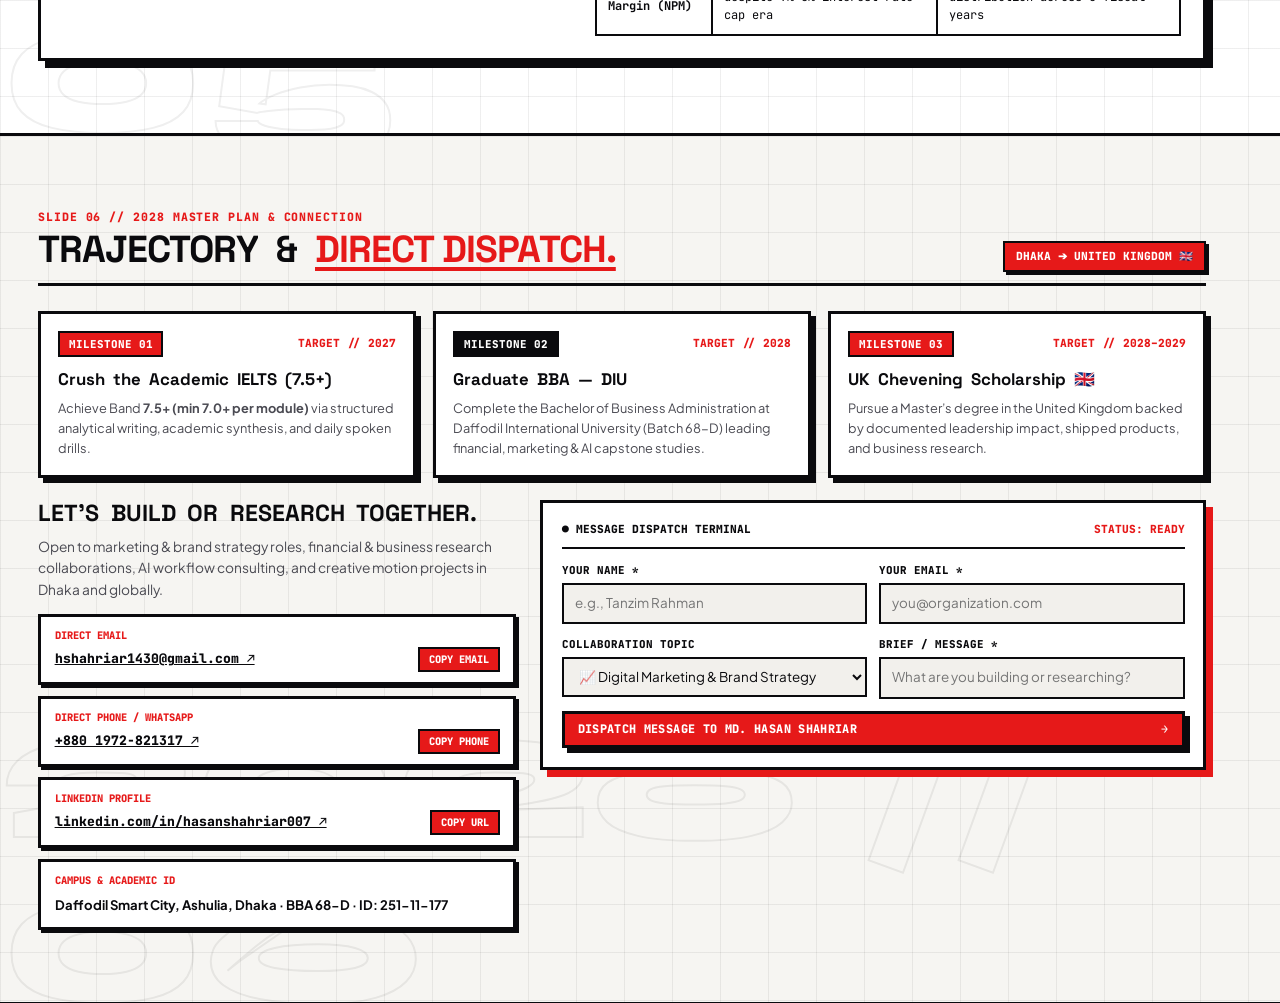
==== commit 7a2deafd: "Update AEclipse stats: 43+ videos, 19K+ combined views" ====
--- a/Mukto_Shahriar_Portfolio.html
+++ b/Mukto_Shahriar_Portfolio.html
@@ -2575,8 +2575,8 @@
             <!-- Key Metric Ticker Cards with Animated Counters -->
             <div class="hero-metrics anim-up" style="--d: 0.62s">
               <div class="metric-card" data-tilt>
-                <span class="metric-num"><span class="count-up" data-target="32">32</span>+</span>
-                <span class="metric-label">AECLIPSE VIDEOS (16K+ VIEWS)</span>
+                <span class="metric-num"><span class="count-up" data-target="43">43</span>+</span>
+                <span class="metric-label">AECLIPSE VIDEOS (19K+ VIEWS)</span>
               </div>
               <div class="metric-card" data-tilt>
                 <span class="metric-num"><span class="count-up" data-target="5">5</span>-YR</span>
@@ -2648,7 +2648,7 @@
                   </div>
                   <div class="spec-row">
                     <dt>AGENCY</dt>
-                    <dd>AEclipse Founder · 32+ Videos · 16K+ Views</dd>
+                    <dd>AEclipse Founder · 43+ Videos · 19K+ Views</dd>
                   </div>
                   <div class="spec-row">
                     <dt>CERTIFIED</dt>
@@ -2682,7 +2682,7 @@
       <div class="slide-ticker" aria-hidden="true">
         <div class="ticker-track">
           <span>MD. HASAN SHAHRIAR</span><span class="t-sep">■</span>
-          <span>FOUNDER &amp; CREATIVE DIRECTOR — AECLIPSE (32+ VIDEOS · 16K+ REACH)</span><span class="t-sep">■</span>
+          <span>FOUNDER &amp; CREATIVE DIRECTOR — AECLIPSE (43+ VIDEOS · 19K+ REACH)</span><span class="t-sep">■</span>
           <span>GOOGLE DIGITAL MARKETING CERTIFIED (2024)</span><span class="t-sep">■</span>
           <span>DIU BUSINESS &amp; EDUCATION CLUB</span><span class="t-sep">■</span>
           <span>BKASH &amp; PATHAO MFS STRATEGY STUDIES</span><span class="t-sep">■</span>
@@ -2690,7 +2690,7 @@
           <span>DBBL VS. IBBL 5Y STUDY</span><span class="t-sep">■</span>
           <span>ADOBE AFTER EFFECTS &amp; PREMIERE PRO</span><span class="t-sep">■</span>
           <span>MD. HASAN SHAHRIAR</span><span class="t-sep">■</span>
-          <span>FOUNDER &amp; CREATIVE DIRECTOR — AECLIPSE (32+ VIDEOS · 16K+ REACH)</span><span class="t-sep">■</span>
+          <span>FOUNDER &amp; CREATIVE DIRECTOR — AECLIPSE (43+ VIDEOS · 19K+ REACH)</span><span class="t-sep">■</span>
           <span>GOOGLE DIGITAL MARKETING CERTIFIED (2024)</span><span class="t-sep">■</span>
         </div>
       </div>
@@ -2726,7 +2726,7 @@
               <div class="habit-stack-list" style="margin-top: 0.85rem;">
                 <div class="habit-item">
                   <span class="habit-step">2022–NOW</span>
-                  <span><strong>Founder &amp; Creative Director — AEclipse Creative Agency:</strong> Directing AI-generated visual storytelling and vertical video production on psychology, stoicism &amp; leadership. Published <strong>32+ videos</strong> across YouTube Shorts, Facebook Reels &amp; Instagram with <strong>16,000+ combined views</strong> (<a href="https://www.youtube.com/@AEclipse_1" target="_blank" rel="noopener noreferrer" style="color:var(--red);font-weight:700;">youtube.com/@AEclipse_1 ↗</a>).</span>
+                  <span><strong>Founder &amp; Creative Director — AEclipse Creative Agency:</strong> Directing AI-generated visual storytelling and vertical video production on psychology, stoicism &amp; leadership. Published <strong>43+ videos</strong> across YouTube Shorts, Facebook Reels &amp; Instagram with <strong>19,000+ combined views</strong> (<a href="https://www.youtube.com/@AEclipse_1" target="_blank" rel="noopener noreferrer" style="color:var(--red);font-weight:700;">youtube.com/@AEclipse_1 ↗</a>).</span>
                 </div>
                 <div class="habit-item">
                   <span class="habit-step">2024–NOW</span>
@@ -3139,13 +3139,13 @@
               <span class="project-type">CREATIVE AGENCY &amp; MOTION PIPELINE</span>
             </div>
             <div class="project-content">
-              <h3 class="project-title">AEclipse — 32+ Multi-Platform Shorts &amp; Visual Essays</h3>
+              <h3 class="project-title">AEclipse — 43+ Multi-Platform Shorts &amp; Visual Essays</h3>
               <p class="project-desc">
-                Founded AEclipse to produce psychological, stoic, and historical visual essays across YouTube Shorts, Facebook Reels &amp; Instagram — scaling to <strong>32+ published videos</strong> with <strong>16,000+ combined views</strong> (<a href="https://www.youtube.com/@AEclipse_1" target="_blank" rel="noopener noreferrer" style="color:var(--red);font-weight:700;">@AEclipse_1</a>).
+                Founded AEclipse to produce psychological, stoic, and historical visual essays across YouTube Shorts, Facebook Reels &amp; Instagram — scaling to <strong>43+ published videos</strong> with <strong>19,000+ combined views</strong> (<a href="https://www.youtube.com/@AEclipse_1" target="_blank" rel="noopener noreferrer" style="color:var(--red);font-weight:700;">@AEclipse_1</a>).
               </p>
               <div class="project-tags">
-                <span class="tag">32+ Published Videos</span>
-                <span class="tag">16,000+ Combined Views</span>
+                <span class="tag">43+ Published Videos</span>
+                <span class="tag">19,000+ Combined Views</span>
                 <span class="tag">@AEclipse_1 YouTube</span>
                 <span class="tag">Premiere &amp; After Effects</span>
               </div>
@@ -3936,7 +3936,7 @@
     all: `<strong>SYNTHESIS MODE:</strong> Combining BBA marketing &amp; financial strategy (Pathao Super-App study, DBBL vs. IBBL 5Y ratios, Google Digital Marketing) with Python econometrics (BUS-201), shipped Android/web apps (MuktoFlow V2.0 APK, UniGrade), and AEclipse motion storytelling.`,
     business: `<strong>BUSINESS, MARKETING &amp; FINANCE LENS:</strong> BBA strategist at DIU (Batch 68-D), Google Digital Garage certified (2024), Active Member of DIU Business &amp; Education Club, and former HealthOS Tele Purchase Executive.`,
     tech: `<strong>AI, PYTHON &amp; TECH BUILDER LENS:</strong> Shipping practical tools with Python (Pandas, NumPy, SciPy, Seaborn), SQL MIS, React, and Google AI Studio — including MuktoFlow V2.0 (Android APK + Gemini API), UniGrade CGPA Planner, and DokanPOS.`,
-    media: `<strong>AECLIPSE CREATIVE AGENCY &amp; MOTION LENS:</strong> Founder &amp; Creative Director at AEclipse (32+ videos, 16K+ views on @AEclipse_1), UY Lab-trained Video Editor (After Effects, Premiere Pro, Photoshop, Illustrator, CapCut), and DIU OSA Student Associate candidate.`,
+    media: `<strong>AECLIPSE CREATIVE AGENCY &amp; MOTION LENS:</strong> Founder &amp; Creative Director at AEclipse (43+ videos, 19K+ views on @AEclipse_1), UY Lab-trained Video Editor (After Effects, Premiere Pro, Photoshop, Illustrator, CapCut), and DIU OSA Student Associate candidate.`,
   };
 
   lensBtns.forEach((btn) => {
@@ -4212,11 +4212,11 @@
     },
     aeclipse: {
       code: "MED // 06 — AECLIPSE CREATIVE AGENCY & MOTION PIPELINE",
-      title: "AEclipse — Creative Director & 32+ Multi-Platform Video Pipeline",
+      title: "AEclipse — Creative Director & 43+ Multi-Platform Video Pipeline",
       summary:
         "Founded AEclipse to produce AI-generated visual storytelling, motion design, and high-retention short videos on stoicism, leadership psychology, and world history across YouTube Shorts, Facebook Reels, and Instagram Reels.",
       specs: [
-        "📈 <strong>32+ Published Videos &amp; 16,000+ Combined Views:</strong> Produced 32+ original episodes tracked in the AEclipse Content Tracker with 16K+ total views (<a href=\"https://www.youtube.com/@AEclipse_1\" target=\"_blank\" rel=\"noopener noreferrer\" style=\"color:var(--red);font-weight:700;\">youtube.com/@AEclipse_1 ↗</a>).",
+        "📈 <strong>43+ Published Videos &amp; 19,000+ Combined Views:</strong> Produced 43+ original episodes tracked in the AEclipse Content Tracker with 19K+ total views (<a href=\"https://www.youtube.com/@AEclipse_1\" target=\"_blank\" rel=\"noopener noreferrer\" style=\"color:var(--red);font-weight:700;\">youtube.com/@AEclipse_1 ↗</a>).",
         "🎬 <strong>Full Creative Production Pipeline:</strong> Handles the complete workflow from concept scriptwriting, Midjourney/Veo prompt engineering, and voiceover synchronization to dynamic typography in Adobe Premiere Pro and After Effects.",
         "🎯 <strong>On-Campus Creative Leadership:</strong> Applying visual storytelling expertise as Student Associate (Graphic Design &amp; Video Editing) candidate at DIU Office of the Students’ Affairs (OSA) under the Learn &amp; Earn initiative.",
       ],
